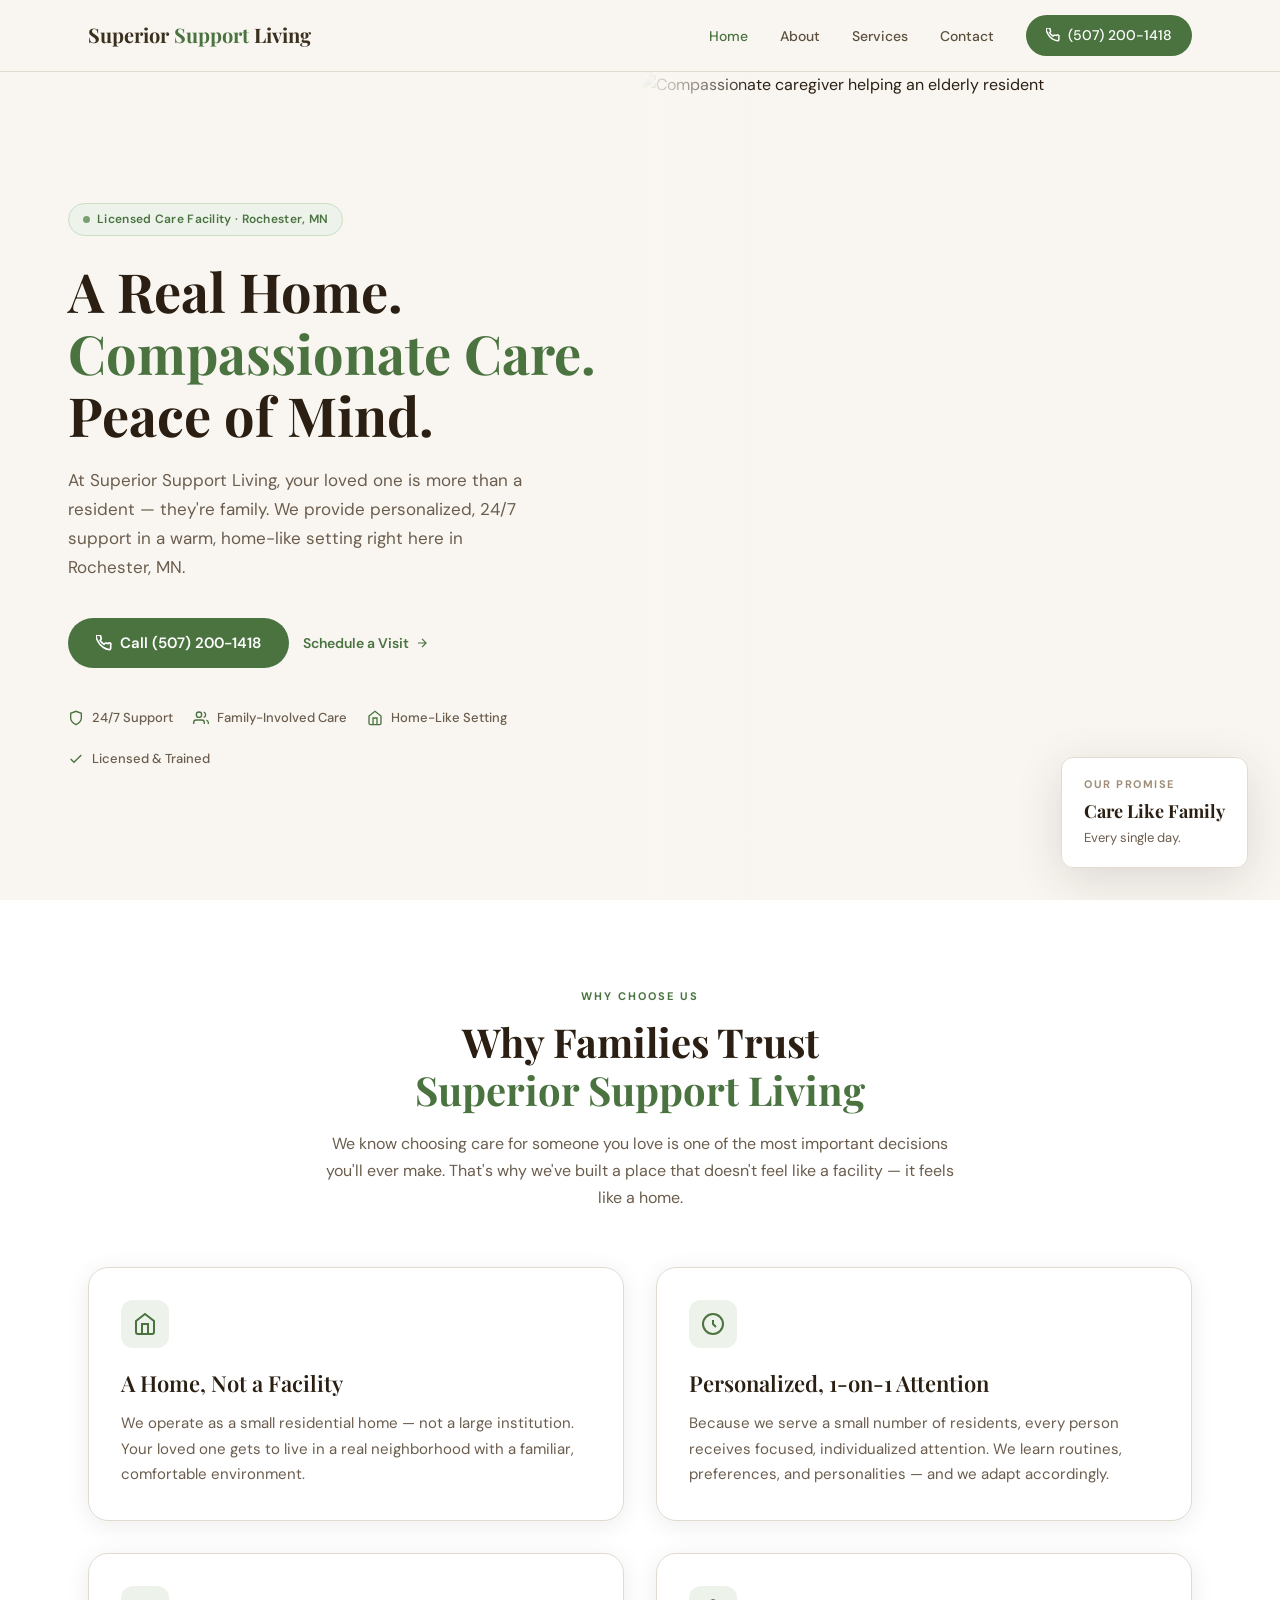
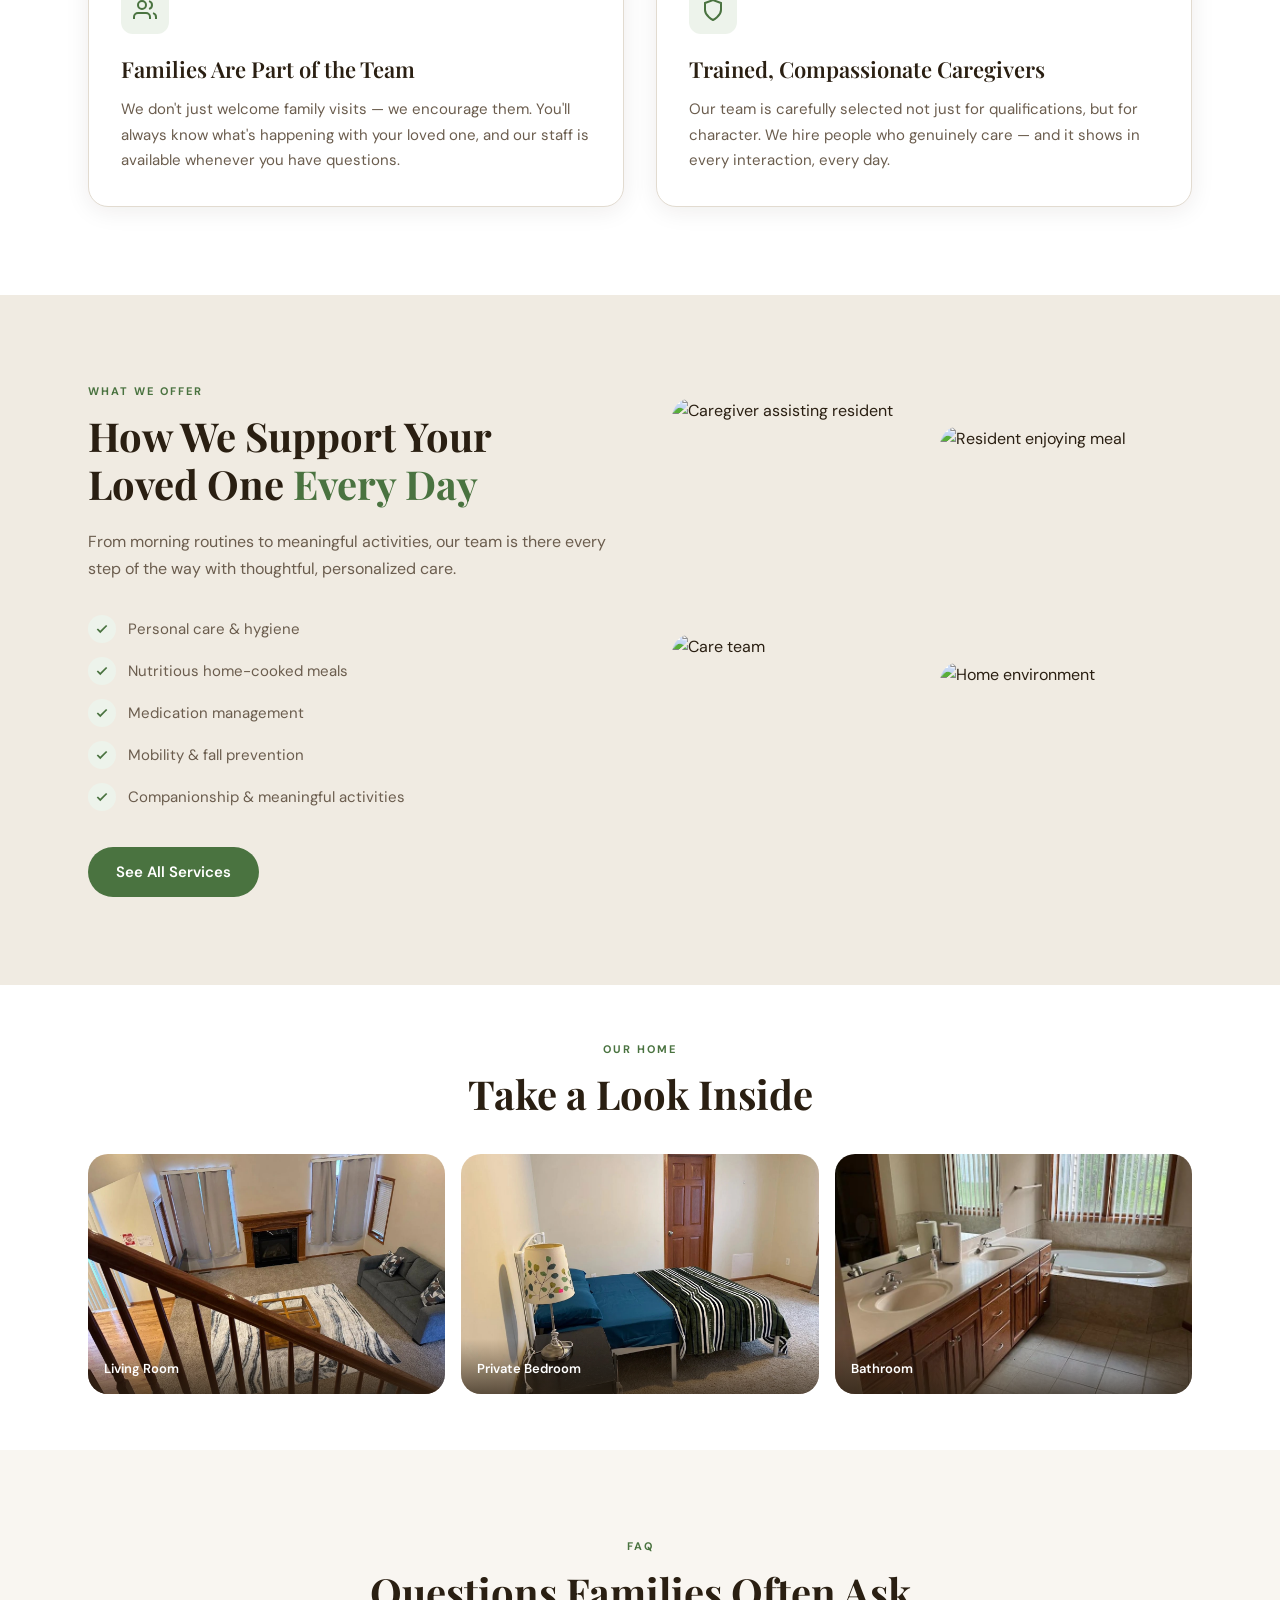
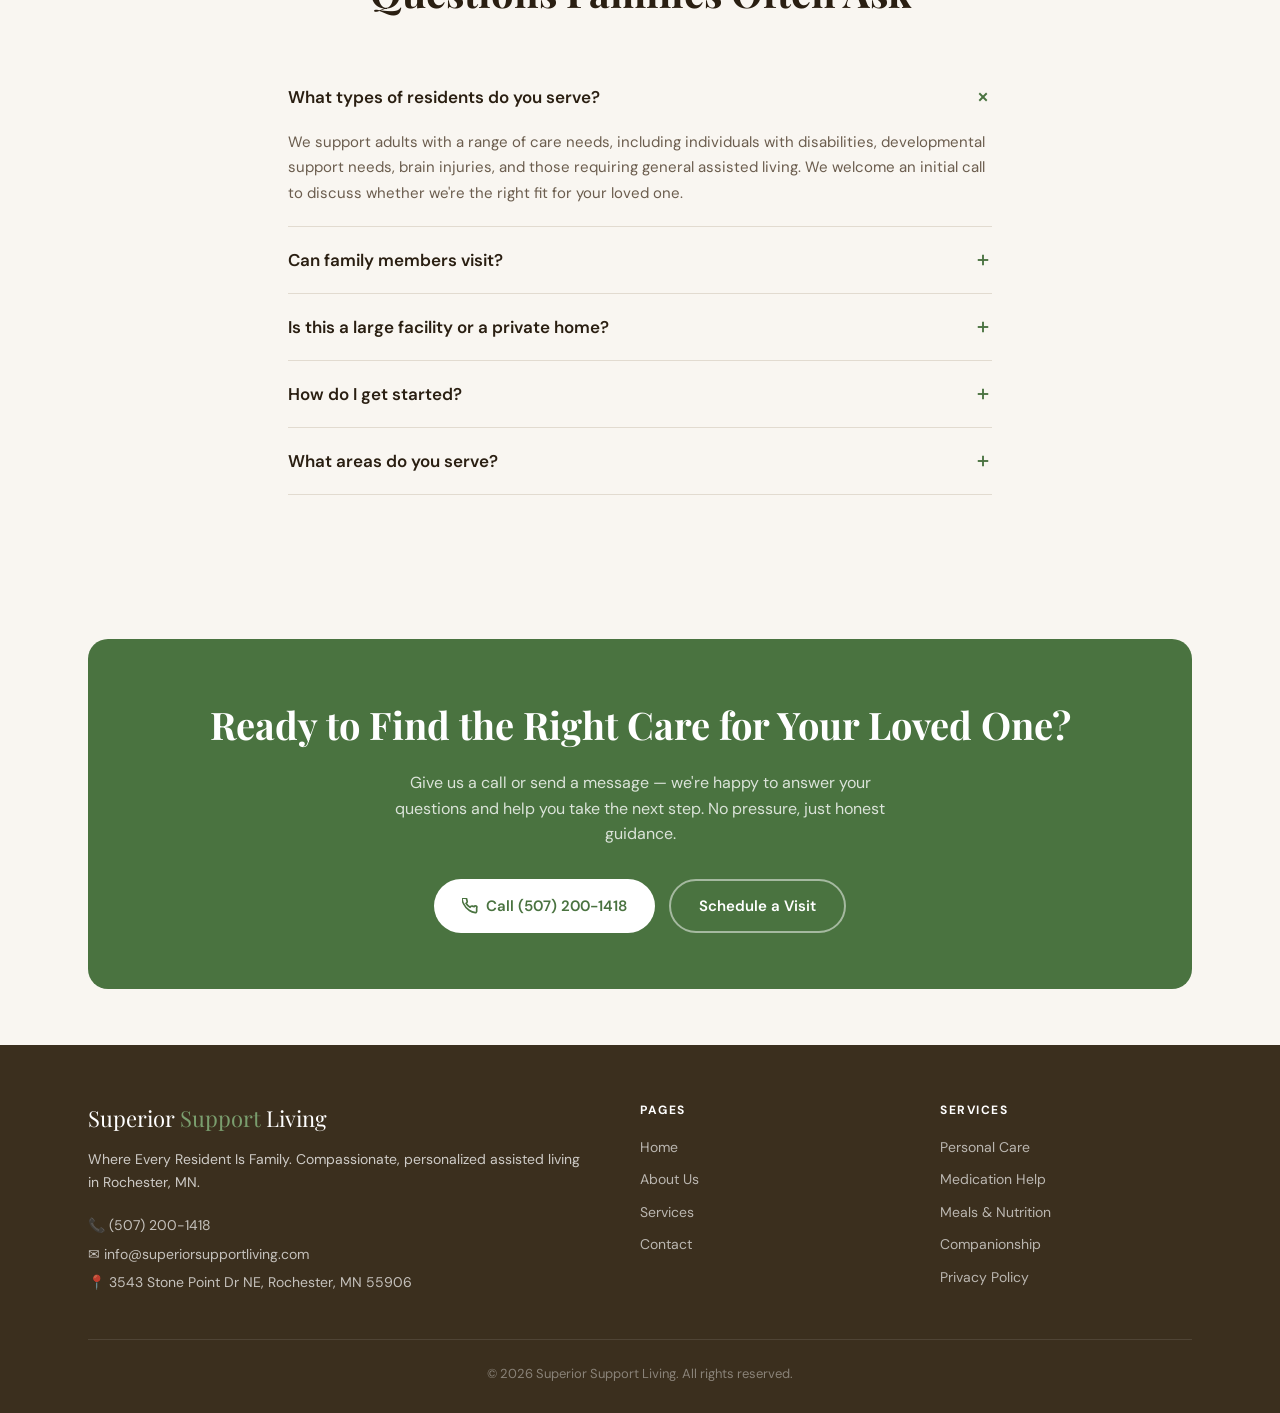
==== index.html @ 50639006 "🏠 Initial launch — full responsive redesign - 5 pages: Home, About, Services, Contact, Privacy - War" ====
<!DOCTYPE html>
<html lang="en">
<head>
  <meta charset="UTF-8" />
  <meta name="viewport" content="width=device-width, initial-scale=1.0" />
  <title>Superior Support Living — Home Care in Rochester, MN</title>
  <meta name="description" content="Superior Support Living offers compassionate, personalized 24/7 assisted living in a warm home-like setting in Rochester, MN. Call (507) 200-1418." />
  <link rel="stylesheet" href="style.css" />
</head>
<body>

<!-- ─── NAV ─── -->
<nav class="nav">
  <div class="container">
    <a href="index.html" class="nav-logo">Superior <span>Support</span> Living</a>
    <ul class="nav-links">
      <li><a href="index.html" class="active">Home</a></li>
      <li><a href="about.html">About</a></li>
      <li><a href="services.html">Services</a></li>
      <li><a href="contact.html">Contact</a></li>
      <li>
        <a href="tel:5072001418" class="nav-phone">
          <svg viewBox="0 0 24 24" fill="none" stroke="currentColor" stroke-width="2.5"><path d="M22 16.92v3a2 2 0 01-2.18 2 19.79 19.79 0 01-8.63-3.07A19.5 19.5 0 013.07 9.8a19.79 19.79 0 01-3.07-8.67A2 2 0 012 .11h3a2 2 0 012 1.72c.127.96.361 1.903.7 2.81a2 2 0 01-.45 2.11L6.09 7.91a16 16 0 006 6l1.27-1.27a2 2 0 012.11-.45c.907.339 1.85.573 2.81.7A2 2 0 0122 14.92z"/></svg>
          (507) 200-1418
        </a>
      </li>
    </ul>
    <button class="hamburger" id="hamburger" aria-label="Open menu">
      <span></span><span></span><span></span>
    </button>
  </div>
</nav>

<!-- Mobile nav -->
<div class="mobile-nav" id="mobile-nav">
  <a href="index.html">Home</a>
  <a href="about.html">About</a>
  <a href="services.html">Services</a>
  <a href="contact.html">Contact</a>
  <a href="tel:5072001418" class="nav-phone">
    <svg viewBox="0 0 24 24" fill="none" stroke="currentColor" stroke-width="2.5" style="width:14px;height:14px"><path d="M22 16.92v3a2 2 0 01-2.18 2 19.79 19.79 0 01-8.63-3.07A19.5 19.5 0 013.07 9.8a19.79 19.79 0 01-3.07-8.67A2 2 0 012 .11h3a2 2 0 012 1.72c.127.96.361 1.903.7 2.81a2 2 0 01-.45 2.11L6.09 7.91a16 16 0 006 6l1.27-1.27a2 2 0 012.11-.45c.907.339 1.85.573 2.81.7A2 2 0 0122 14.92z"/></svg>
    (507) 200-1418
  </a>
</div>

<div class="page-body">

  <!-- ─── HERO ─── -->
  <section style="background: var(--cream); overflow: hidden;">
    <div class="hero-split" style="display:grid; grid-template-columns:1fr 1fr; align-items:center; min-height:calc(100vh - var(--nav-h));">
    <div class="hero-content" style="padding: 72px 28px; max-width: 600px; margin-left: auto;">
      <div class="badge fade-up" style="margin-bottom: 24px;">
        <div class="badge-dot"></div>
        Licensed Care Facility · Rochester, MN
      </div>
      <h1 class="h1 fade-up d1" style="margin-bottom: 20px;">A Real Home.<br><em>Compassionate Care.</em><br>Peace of Mind.</h1>
      <p style="font-size: 17px; color: var(--muted); line-height: 1.7; margin-bottom: 36px; max-width: 460px;" class="fade-up d2">
        At Superior Support Living, your loved one is more than a resident — they're family. We provide personalized, 24/7 support in a warm, home-like setting right here in Rochester, MN.
      </p>
      <div class="hero-actions fade-up d3" style="display: flex; gap: 14px; align-items: center; margin-bottom: 40px; flex-wrap: wrap;">
        <a href="tel:5072001418" class="btn btn-primary">
          <svg viewBox="0 0 24 24" fill="none" stroke="currentColor" stroke-width="2.5"><path d="M22 16.92v3a2 2 0 01-2.18 2 19.79 19.79 0 01-8.63-3.07A19.5 19.5 0 013.07 9.8a19.79 19.79 0 01-3.07-8.67A2 2 0 012 .11h3a2 2 0 012 1.72c.127.96.361 1.903.7 2.81a2 2 0 01-.45 2.11L6.09 7.91a16 16 0 006 6l1.27-1.27a2 2 0 012.11-.45c.907.339 1.85.573 2.81.7A2 2 0 0122 14.92z"/></svg>
          Call (507) 200-1418
        </a>
        <a href="contact.html" class="link-arrow">
          Schedule a Visit
          <svg viewBox="0 0 24 24" fill="none" stroke="currentColor" stroke-width="2"><path d="M5 12h14M12 5l7 7-7 7"/></svg>
        </a>
      </div>
      <div class="trust-row fade-up d4">
        <div class="trust-item">
          <svg viewBox="0 0 24 24" fill="none" stroke="currentColor" stroke-width="2"><path d="M12 22s8-4 8-10V5l-8-3-8 3v7c0 6 8 10 8 10z"/></svg>
          24/7 Support
        </div>
        <div class="trust-item">
          <svg viewBox="0 0 24 24" fill="none" stroke="currentColor" stroke-width="2"><path d="M17 21v-2a4 4 0 00-4-4H5a4 4 0 00-4 4v2"/><circle cx="9" cy="7" r="4"/><path d="M23 21v-2a4 4 0 00-3-3.87M16 3.13a4 4 0 010 7.75"/></svg>
          Family-Involved Care
        </div>
        <div class="trust-item">
          <svg viewBox="0 0 24 24" fill="none" stroke="currentColor" stroke-width="2"><path d="M3 9l9-7 9 7v11a2 2 0 01-2 2H5a2 2 0 01-2-2z"/><polyline points="9 22 9 12 15 12 15 22"/></svg>
          Home-Like Setting
        </div>
        <div class="trust-item">
          <svg viewBox="0 0 24 24" fill="none" stroke="currentColor" stroke-width="2"><polyline points="20 6 9 17 4 12"/></svg>
          Licensed & Trained
        </div>
      </div>
    </div>

    <!-- Hero image side -->
    <div class="hero-img" style="height: 100%; min-height: 600px; position: relative; overflow: hidden;">
      <img
        src="https://images.unsplash.com/photo-1576765608866-5b51046452be?w=900&q=80"
        alt="Compassionate caregiver helping an elderly resident"
        style="width:100%; height:100%; object-fit:cover; object-position: center top;"
      />
      <div class="gradient-fade" style="position:absolute;inset:0;background:linear-gradient(to right, var(--cream) 0%, transparent 18%);"></div>
      <!-- Floating card -->
      <div class="floating-card" style="position:absolute;bottom:32px;right:32px;background:rgba(255,255,255,0.95);border-radius:var(--radius);padding:18px 22px;backdrop-filter:blur(8px);border:1px solid var(--border);box-shadow:var(--shadow-lg);">
        <div style="font-size:11px;font-weight:700;letter-spacing:1.5px;text-transform:uppercase;color:var(--brown-light);margin-bottom:4px;">Our Promise</div>
        <div style="font-family:var(--font-head);font-size:18px;font-weight:700;color:var(--text);margin-bottom:2px;">Care Like Family</div>
        <div style="font-size:13px;color:var(--muted);">Every single day.</div>
      </div>
    </div>
  </div>
  </section>

  <!-- ─── WHY CHOOSE US ─── -->
  <section class="section" style="background: var(--white);">
    <div class="container">
      <div style="text-align:center; max-width: 640px; margin: 0 auto 56px;">
        <div class="eyebrow">Why Choose Us</div>
        <h2 class="h2">Why Families Trust<br><em>Superior Support Living</em></h2>
        <p style="color:var(--muted);margin-top:16px;font-size:16px;line-height:1.7;">We know choosing care for someone you love is one of the most important decisions you'll ever make. That's why we've built a place that doesn't feel like a facility — it feels like a home.</p>
      </div>
      <div class="grid-2" style="gap: 32px;">
        <div class="card">
          <div class="card-icon">
            <svg viewBox="0 0 24 24" fill="none" stroke="currentColor" stroke-width="2"><path d="M3 9l9-7 9 7v11a2 2 0 01-2 2H5a2 2 0 01-2-2z"/><polyline points="9 22 9 12 15 12 15 22"/></svg>
          </div>
          <h3 class="h3" style="margin-bottom:10px;">A Home, Not a Facility</h3>
          <p style="color:var(--muted);font-size:15px;line-height:1.7;">We operate as a small residential home — not a large institution. Your loved one gets to live in a real neighborhood with a familiar, comfortable environment.</p>
        </div>
        <div class="card">
          <div class="card-icon">
            <svg viewBox="0 0 24 24" fill="none" stroke="currentColor" stroke-width="2"><circle cx="12" cy="12" r="10"/><path d="M12 8v4l3 3"/></svg>
          </div>
          <h3 class="h3" style="margin-bottom:10px;">Personalized, 1-on-1 Attention</h3>
          <p style="color:var(--muted);font-size:15px;line-height:1.7;">Because we serve a small number of residents, every person receives focused, individualized attention. We learn routines, preferences, and personalities — and we adapt accordingly.</p>
        </div>
        <div class="card">
          <div class="card-icon">
            <svg viewBox="0 0 24 24" fill="none" stroke="currentColor" stroke-width="2"><path d="M17 21v-2a4 4 0 00-4-4H5a4 4 0 00-4 4v2"/><circle cx="9" cy="7" r="4"/><path d="M23 21v-2a4 4 0 00-3-3.87M16 3.13a4 4 0 010 7.75"/></svg>
          </div>
          <h3 class="h3" style="margin-bottom:10px;">Families Are Part of the Team</h3>
          <p style="color:var(--muted);font-size:15px;line-height:1.7;">We don't just welcome family visits — we encourage them. You'll always know what's happening with your loved one, and our staff is available whenever you have questions.</p>
        </div>
        <div class="card">
          <div class="card-icon">
            <svg viewBox="0 0 24 24" fill="none" stroke="currentColor" stroke-width="2"><path d="M12 22s8-4 8-10V5l-8-3-8 3v7c0 6 8 10 8 10z"/></svg>
          </div>
          <h3 class="h3" style="margin-bottom:10px;">Trained, Compassionate Caregivers</h3>
          <p style="color:var(--muted);font-size:15px;line-height:1.7;">Our team is carefully selected not just for qualifications, but for character. We hire people who genuinely care — and it shows in every interaction, every day.</p>
        </div>
      </div>
    </div>
  </section>

  <!-- ─── SERVICES PREVIEW ─── -->
  <section class="section" style="background: var(--cream-dark);">
    <div class="container">
      <div class="services-split" style="display:grid;grid-template-columns:1fr 1fr;gap:64px;align-items:center;">
        <div>
          <div class="eyebrow">What We Offer</div>
          <h2 class="h2" style="margin-bottom:20px;">How We Support Your Loved One <em>Every Day</em></h2>
          <p style="color:var(--muted);font-size:16px;line-height:1.7;margin-bottom:32px;">From morning routines to meaningful activities, our team is there every step of the way with thoughtful, personalized care.</p>
          <ul style="display:flex;flex-direction:column;gap:14px;margin-bottom:36px;">
            <li style="display:flex;align-items:center;gap:12px;font-size:15px;color:var(--muted);">
              <span style="width:28px;height:28px;border-radius:50%;background:var(--green-pale);display:flex;align-items:center;justify-content:center;flex-shrink:0;">
                <svg width="14" height="14" viewBox="0 0 24 24" fill="none" stroke="var(--green)" stroke-width="3"><polyline points="20 6 9 17 4 12"/></svg>
              </span>
              Personal care &amp; hygiene
            </li>
            <li style="display:flex;align-items:center;gap:12px;font-size:15px;color:var(--muted);">
              <span style="width:28px;height:28px;border-radius:50%;background:var(--green-pale);display:flex;align-items:center;justify-content:center;flex-shrink:0;">
                <svg width="14" height="14" viewBox="0 0 24 24" fill="none" stroke="var(--green)" stroke-width="3"><polyline points="20 6 9 17 4 12"/></svg>
              </span>
              Nutritious home-cooked meals
            </li>
            <li style="display:flex;align-items:center;gap:12px;font-size:15px;color:var(--muted);">
              <span style="width:28px;height:28px;border-radius:50%;background:var(--green-pale);display:flex;align-items:center;justify-content:center;flex-shrink:0;">
                <svg width="14" height="14" viewBox="0 0 24 24" fill="none" stroke="var(--green)" stroke-width="3"><polyline points="20 6 9 17 4 12"/></svg>
              </span>
              Medication management
            </li>
            <li style="display:flex;align-items:center;gap:12px;font-size:15px;color:var(--muted);">
              <span style="width:28px;height:28px;border-radius:50%;background:var(--green-pale);display:flex;align-items:center;justify-content:center;flex-shrink:0;">
                <svg width="14" height="14" viewBox="0 0 24 24" fill="none" stroke="var(--green)" stroke-width="3"><polyline points="20 6 9 17 4 12"/></svg>
              </span>
              Mobility &amp; fall prevention
            </li>
            <li style="display:flex;align-items:center;gap:12px;font-size:15px;color:var(--muted);">
              <span style="width:28px;height:28px;border-radius:50%;background:var(--green-pale);display:flex;align-items:center;justify-content:center;flex-shrink:0;">
                <svg width="14" height="14" viewBox="0 0 24 24" fill="none" stroke="var(--green)" stroke-width="3"><polyline points="20 6 9 17 4 12"/></svg>
              </span>
              Companionship &amp; meaningful activities
            </li>
          </ul>
          <a href="services.html" class="btn btn-primary">See All Services</a>
        </div>
        <div class="photo-mosaic" style="display:grid;grid-template-columns:1fr 1fr;gap:16px;">
          <img src="https://images.unsplash.com/photo-1609220136736-443140cffec6?w=400&q=80" alt="Caregiver assisting resident" style="border-radius:var(--radius-lg);height:220px;object-fit:cover;width:100%;" />
          <img src="https://images.unsplash.com/photo-1600880292203-757bb62b4baf?w=400&q=80" alt="Resident enjoying meal" style="border-radius:var(--radius-lg);height:220px;object-fit:cover;width:100%;margin-top:28px;" />
          <img src="https://images.unsplash.com/photo-1559839734-2b71ea197ec2?w=400&q=80" alt="Care team" style="border-radius:var(--radius-lg);height:220px;object-fit:cover;width:100%;margin-top:-28px;" />
          <img src="https://images.unsplash.com/photo-1576091160399-112ba8d25d1d?w=400&q=80" alt="Home environment" style="border-radius:var(--radius-lg);height:220px;object-fit:cover;width:100%;" />
        </div>
      </div>
    </div>
  </section>

  <!-- ─── FACILITY PHOTOS ─── -->
  <section class="section-sm" style="background:var(--white);">
    <div class="container">
      <div style="text-align:center;margin-bottom:36px;">
        <div class="eyebrow">Our Home</div>
        <h2 class="h2">Take a Look Inside</h2>
      </div>
      <div class="photo-strip" style="display:grid;grid-template-columns:repeat(3,1fr);gap:16px;">
        <div style="position:relative;border-radius:var(--radius-lg);overflow:hidden;height:240px;">
          <img src="1777324866718_image.png" alt="Cozy living room with fireplace" style="width:100%;height:100%;object-fit:cover;" />
          <div style="position:absolute;bottom:0;left:0;right:0;background:linear-gradient(to top,rgba(42,31,18,.7),transparent);padding:20px 16px 14px;">
            <div style="font-size:13px;font-weight:600;color:var(--white);">Living Room</div>
          </div>
        </div>
        <div style="position:relative;border-radius:var(--radius-lg);overflow:hidden;height:240px;">
          <img src="1777324880908_image.png" alt="Private bedroom" style="width:100%;height:100%;object-fit:cover;" />
          <div style="position:absolute;bottom:0;left:0;right:0;background:linear-gradient(to top,rgba(42,31,18,.7),transparent);padding:20px 16px 14px;">
            <div style="font-size:13px;font-weight:600;color:var(--white);">Private Bedroom</div>
          </div>
        </div>
        <div style="position:relative;border-radius:var(--radius-lg);overflow:hidden;height:240px;">
          <img src="1777324900011_image.png" alt="Spacious bathroom" style="width:100%;height:100%;object-fit:cover;" />
          <div style="position:absolute;bottom:0;left:0;right:0;background:linear-gradient(to top,rgba(42,31,18,.7),transparent);padding:20px 16px 14px;">
            <div style="font-size:13px;font-weight:600;color:var(--white);">Bathroom</div>
          </div>
        </div>
      </div>
    </div>
  </section>

  <!-- ─── FAQ ─── -->
  <section class="section" style="background: var(--cream);">
    <div class="container" style="max-width: 760px;">
      <div style="text-align:center; margin-bottom: 48px;">
        <div class="eyebrow">FAQ</div>
        <h2 class="h2">Questions Families Often Ask</h2>
      </div>
      <div class="faq-list">
        <div class="faq-item open">
          <button class="faq-q">What types of residents do you serve?<svg viewBox="0 0 24 24" fill="none" stroke="currentColor" stroke-width="2.5"><line x1="12" y1="5" x2="12" y2="19"/><line x1="5" y1="12" x2="19" y2="12"/></svg></button>
          <div class="faq-a"><p>We support adults with a range of care needs, including individuals with disabilities, developmental support needs, brain injuries, and those requiring general assisted living. We welcome an initial call to discuss whether we're the right fit for your loved one.</p></div>
        </div>
        <div class="faq-item">
          <button class="faq-q">Can family members visit?<svg viewBox="0 0 24 24" fill="none" stroke="currentColor" stroke-width="2.5"><line x1="12" y1="5" x2="12" y2="19"/><line x1="5" y1="12" x2="19" y2="12"/></svg></button>
          <div class="faq-a"><p>Absolutely — and we encourage it. Family involvement is a core part of how we care for residents. You're welcome to visit, join meals, and stay connected. Just give us a heads up so we can prepare a warm welcome.</p></div>
        </div>
        <div class="faq-item">
          <button class="faq-q">Is this a large facility or a private home?<svg viewBox="0 0 24 24" fill="none" stroke="currentColor" stroke-width="2.5"><line x1="12" y1="5" x2="12" y2="19"/><line x1="5" y1="12" x2="19" y2="12"/></svg></button>
          <div class="faq-a"><p>We operate as a small, private residential home — not a large nursing facility. Smaller settings mean more personal attention, quieter days, and an environment that actually feels like home.</p></div>
        </div>
        <div class="faq-item">
          <button class="faq-q">How do I get started?<svg viewBox="0 0 24 24" fill="none" stroke="currentColor" stroke-width="2.5"><line x1="12" y1="5" x2="12" y2="19"/><line x1="5" y1="12" x2="19" y2="12"/></svg></button>
          <div class="faq-a"><p>The easiest first step is to give us a call at (507) 200-1418. We'll have a friendly conversation, answer your questions, and arrange a visit if you'd like to see the home in person. There's no pressure — just honest guidance.</p></div>
        </div>
        <div class="faq-item">
          <button class="faq-q">What areas do you serve?<svg viewBox="0 0 24 24" fill="none" stroke="currentColor" stroke-width="2.5"><line x1="12" y1="5" x2="12" y2="19"/><line x1="5" y1="12" x2="19" y2="12"/></svg></button>
          <div class="faq-a"><p>We are based in Rochester, MN and primarily serve residents and families in the greater Rochester area.</p></div>
        </div>
      </div>
    </div>
  </section>

  <!-- ─── CTA BANNER ─── -->
  <section class="section-sm">
    <div class="container">
      <div class="cta-banner">
        <h2>Ready to Find the Right Care for Your Loved One?</h2>
        <p>Give us a call or send a message — we're happy to answer your questions and help you take the next step. No pressure, just honest guidance.</p>
        <div class="btn-row">
          <a href="tel:5072001418" class="btn btn-white">
            <svg viewBox="0 0 24 24" fill="none" stroke="currentColor" stroke-width="2.5"><path d="M22 16.92v3a2 2 0 01-2.18 2 19.79 19.79 0 01-8.63-3.07A19.5 19.5 0 013.07 9.8a19.79 19.79 0 01-3.07-8.67A2 2 0 012 .11h3a2 2 0 012 1.72c.127.96.361 1.903.7 2.81a2 2 0 01-.45 2.11L6.09 7.91a16 16 0 006 6l1.27-1.27a2 2 0 012.11-.45c.907.339 1.85.573 2.81.7A2 2 0 0122 14.92z"/></svg>
            Call (507) 200-1418
          </a>
          <a href="contact.html" class="btn btn-outline" style="background:transparent;color:white;border-color:rgba(255,255,255,0.5);">Schedule a Visit</a>
        </div>
      </div>
    </div>
  </section>

</div><!-- end page-body -->

<!-- ─── FOOTER ─── -->
<footer>
  <div class="container">
    <div class="footer-grid">
      <div>
        <div class="footer-logo">Superior <span>Support</span> Living</div>
        <p class="footer-tagline">Where Every Resident Is Family. Compassionate, personalized assisted living in Rochester, MN.</p>
        <div class="footer-contact">
          <a href="tel:5072001418">📞 (507) 200-1418</a>
          <a href="mailto:info@superiorsupportliving.com">✉ info@superiorsupportliving.com</a>
          <a href="https://maps.google.com/?q=3543+Stone+Point+Dr+NE+Rochester+MN+55906" target="_blank">📍 3543 Stone Point Dr NE, Rochester, MN 55906</a>
        </div>
      </div>
      <div class="footer-col">
        <h4>Pages</h4>
        <a href="index.html">Home</a>
        <a href="about.html">About Us</a>
        <a href="services.html">Services</a>
        <a href="contact.html">Contact</a>
      </div>
      <div class="footer-col">
        <h4>Services</h4>
        <a href="services.html">Personal Care</a>
        <a href="services.html">Medication Help</a>
        <a href="services.html">Meals & Nutrition</a>
        <a href="services.html">Companionship</a>
        <a href="privacy.html">Privacy Policy</a>
      </div>
    </div>
    <div class="footer-bottom">© 2026 Superior Support Living. All rights reserved.</div>
  </div>
</footer>

<script>
  const hamburger = document.getElementById('hamburger');
  const mobileNav = document.getElementById('mobile-nav');
  hamburger.addEventListener('click', () => {
    mobileNav.classList.toggle('open');
    document.body.classList.toggle('nav-open');
  });
  document.querySelectorAll('.faq-q').forEach(btn => {
    btn.addEventListener('click', () => {
      const item = btn.parentElement;
      const isOpen = item.classList.contains('open');
      document.querySelectorAll('.faq-item').forEach(i => i.classList.remove('open'));
      if (!isOpen) item.classList.add('open');
    });
  });
</script>
</body>
</html>
---- style.css ----
@import url('https://fonts.googleapis.com/css2?family=Playfair+Display:wght@400;600;700&family=DM+Sans:wght@300;400;500;600&display=swap');

/* ─── TOKENS ─── */
:root {
  --green:       #4a7340;
  --green-light: #7a9e6e;
  --green-pale:  #edf3eb;
  --green-mid:   #c8dfc2;
  --cream:       #f9f6f1;
  --cream-dark:  #f0ebe2;
  --brown:       #3b2f1e;
  --brown-mid:   #5c4f3d;
  --brown-light: #9e8e7a;
  --white:       #ffffff;
  --text:        #2a1f12;
  --muted:       #6b5d4e;
  --border:      #e2dbd0;
  --shadow:      0 4px 24px rgba(42,31,18,0.08);
  --shadow-lg:   0 12px 48px rgba(42,31,18,0.14);
  --radius:      12px;
  --radius-lg:   20px;
  --font-head:   'Playfair Display', Georgia, serif;
  --font-body:   'DM Sans', sans-serif;
  --nav-h:       72px;
  --max:         1160px;
}

/* ─── RESET ─── */
*, *::before, *::after { box-sizing: border-box; margin: 0; padding: 0; }
html { scroll-behavior: smooth; font-size: 16px; }
body { font-family: var(--font-body); background: var(--cream); color: var(--text); line-height: 1.6; -webkit-font-smoothing: antialiased; }
img { max-width: 100%; display: block; }
a { color: inherit; text-decoration: none; }
ul { list-style: none; }

/* ─── LAYOUT ─── */
.container { max-width: var(--max); margin: 0 auto; padding: 0 28px; }
.section { padding: 88px 0; }
.section-sm { padding: 56px 0; }

/* ─── NAV ─── */
.nav {
  position: fixed; top: 0; left: 0; right: 0; z-index: 100;
  height: var(--nav-h);
  background: rgba(249,246,241,0.95);
  backdrop-filter: blur(12px);
  border-bottom: 1px solid var(--border);
  display: flex; align-items: center;
}
.nav .container { display: flex; align-items: center; justify-content: space-between; width: 100%; }
.nav-logo { font-family: var(--font-head); font-size: 20px; font-weight: 700; color: var(--brown); }
.nav-logo span { color: var(--green); }
.nav-links { display: flex; gap: 32px; align-items: center; }
.nav-links a { font-size: 14px; font-weight: 500; color: var(--brown-mid); transition: color .2s; }
.nav-links a:hover, .nav-links a.active { color: var(--green); }
.nav-phone {
  display: flex; align-items: center; gap: 8px;
  background: var(--green); color: var(--white) !important;
  padding: 9px 20px; border-radius: 50px;
  font-size: 14px; font-weight: 600;
  transition: background .2s, transform .15s;
}
.nav-phone:hover { background: var(--green-light); transform: translateY(-1px); }
.nav-phone svg { width: 14px; height: 14px; flex-shrink: 0; }

/* hamburger */
.hamburger { display: none; background: none; border: none; cursor: pointer; padding: 6px; flex-direction: column; gap: 5px; }
.hamburger span { display: block; width: 24px; height: 2px; background: var(--brown); border-radius: 2px; transition: all .25s; }
.mobile-nav { display: none; position: fixed; inset: var(--nav-h) 0 0 0; background: var(--cream); z-index: 99; padding: 32px 28px; flex-direction: column; gap: 24px; }
.mobile-nav a { font-size: 20px; font-weight: 500; color: var(--brown-mid); padding: 8px 0; border-bottom: 1px solid var(--border); }
.mobile-nav .nav-phone { align-self: flex-start; margin-top: 8px; }
.mobile-nav.open { display: flex; }
body.nav-open { overflow: hidden; }

/* ─── PAGE BODY OFFSET ─── */
.page-body { padding-top: var(--nav-h); }

/* ─── BUTTONS ─── */
.btn { display: inline-flex; align-items: center; gap: 8px; padding: 13px 28px; border-radius: 50px; font-family: var(--font-body); font-size: 15px; font-weight: 600; cursor: pointer; border: none; transition: all .2s; }
.btn-primary { background: var(--green); color: var(--white); }
.btn-primary:hover { background: var(--green-light); transform: translateY(-2px); box-shadow: 0 8px 24px rgba(74,115,64,0.25); }
.btn-outline { background: transparent; color: var(--green); border: 2px solid var(--green); }
.btn-outline:hover { background: var(--green-pale); transform: translateY(-2px); }
.btn-white { background: var(--white); color: var(--green); }
.btn-white:hover { background: var(--cream); transform: translateY(-2px); }
.btn svg { width: 16px; height: 16px; }

.link-arrow { display: inline-flex; align-items: center; gap: 6px; font-size: 14px; font-weight: 600; color: var(--green); transition: gap .2s; }
.link-arrow:hover { gap: 10px; }
.link-arrow svg { width: 14px; height: 14px; }

/* ─── BADGE ─── */
.badge { display: inline-flex; align-items: center; gap: 7px; background: var(--green-pale); color: var(--green); font-size: 12px; font-weight: 600; padding: 6px 14px; border-radius: 50px; border: 1px solid var(--green-mid); letter-spacing: .3px; }
.badge-dot { width: 7px; height: 7px; background: var(--green-light); border-radius: 50%; }

/* ─── SECTION LABEL ─── */
.eyebrow { font-size: 11px; font-weight: 700; letter-spacing: 2px; text-transform: uppercase; color: var(--green); margin-bottom: 12px; }

/* ─── HEADINGS ─── */
.h1 { font-family: var(--font-head); font-size: clamp(36px, 5vw, 54px); font-weight: 700; line-height: 1.15; color: var(--text); }
.h2 { font-family: var(--font-head); font-size: clamp(28px, 3.5vw, 40px); font-weight: 700; line-height: 1.2; color: var(--text); }
.h3 { font-family: var(--font-head); font-size: 22px; font-weight: 600; color: var(--text); }
.h1 em, .h2 em { color: var(--green); font-style: normal; }

/* ─── TRUST ROW ─── */
.trust-row { display: flex; flex-wrap: wrap; gap: 20px; }
.trust-item { display: flex; align-items: center; gap: 8px; font-size: 13px; font-weight: 500; color: var(--muted); }
.trust-item svg { width: 16px; height: 16px; color: var(--green); flex-shrink: 0; }

/* ─── CARDS ─── */
.card { background: var(--white); border-radius: var(--radius-lg); padding: 32px; border: 1px solid var(--border); box-shadow: var(--shadow); transition: transform .2s, box-shadow .2s; }
.card:hover { transform: translateY(-4px); box-shadow: var(--shadow-lg); }
.card-icon { width: 48px; height: 48px; background: var(--green-pale); border-radius: 12px; display: flex; align-items: center; justify-content: center; margin-bottom: 18px; }
.card-icon svg { width: 24px; height: 24px; color: var(--green); }

/* ─── GRID ─── */
.grid-2 { display: grid; grid-template-columns: 1fr 1fr; gap: 28px; }
.grid-3 { display: grid; grid-template-columns: repeat(3, 1fr); gap: 28px; }

/* ─── FAQ ─── */
.faq-item { border-bottom: 1px solid var(--border); }
.faq-q { width: 100%; background: none; border: none; text-align: left; padding: 22px 0; cursor: pointer; display: flex; justify-content: space-between; align-items: center; font-family: var(--font-body); font-size: 17px; font-weight: 600; color: var(--text); gap: 16px; }
.faq-q svg { width: 18px; height: 18px; color: var(--green); flex-shrink: 0; transition: transform .25s; }
.faq-item.open .faq-q svg { transform: rotate(45deg); }
.faq-a { max-height: 0; overflow: hidden; transition: max-height .35s ease, padding .35s ease; }
.faq-a p { color: var(--muted); font-size: 15px; line-height: 1.7; padding-bottom: 20px; }
.faq-item.open .faq-a { max-height: 300px; }

/* ─── CTA BANNER ─── */
.cta-banner { background: var(--green); border-radius: var(--radius-lg); padding: 56px 48px; text-align: center; }
.cta-banner h2 { font-family: var(--font-head); font-size: clamp(26px, 3vw, 38px); color: var(--white); margin-bottom: 14px; }
.cta-banner p { color: rgba(255,255,255,0.8); font-size: 16px; margin-bottom: 32px; max-width: 520px; margin-left: auto; margin-right: auto; }
.cta-banner .btn-row { display: flex; gap: 14px; justify-content: center; flex-wrap: wrap; }

/* ─── FOOTER ─── */
footer { background: var(--brown); color: rgba(255,255,255,0.75); padding: 56px 0 28px; }
.footer-grid { display: grid; grid-template-columns: 2fr 1fr 1fr; gap: 48px; margin-bottom: 40px; }
.footer-logo { font-family: var(--font-head); font-size: 22px; color: var(--white); margin-bottom: 12px; }
.footer-logo span { color: var(--green-light); }
.footer-tagline { font-size: 14px; line-height: 1.65; margin-bottom: 20px; }
.footer-contact a { display: block; font-size: 14px; color: rgba(255,255,255,0.7); margin-bottom: 6px; transition: color .2s; }
.footer-contact a:hover { color: var(--white); }
.footer-col h4 { font-size: 12px; font-weight: 700; letter-spacing: 1.5px; text-transform: uppercase; color: var(--white); margin-bottom: 16px; }
.footer-col a { display: block; font-size: 14px; color: rgba(255,255,255,0.65); margin-bottom: 10px; transition: color .2s; }
.footer-col a:hover { color: var(--white); }
.footer-bottom { border-top: 1px solid rgba(255,255,255,0.1); padding-top: 24px; font-size: 13px; text-align: center; color: rgba(255,255,255,0.4); }

/* ─── PAGE HERO (inner pages) ─── */
.page-hero { background: var(--brown); padding: 72px 0 64px; text-align: center; }
.page-hero .eyebrow { color: var(--green-light); margin-bottom: 14px; }
.page-hero h1 { font-family: var(--font-head); font-size: clamp(32px, 4vw, 48px); color: var(--white); margin-bottom: 16px; }
.page-hero p { font-size: 17px; color: rgba(255,255,255,0.72); max-width: 560px; margin: 0 auto; }

/* ─── FORM ─── */
.form-grid { display: grid; grid-template-columns: 1fr 1fr; gap: 20px; }
.form-group { display: flex; flex-direction: column; gap: 6px; }
.form-group.full { grid-column: 1 / -1; }
.form-group label { font-size: 13px; font-weight: 600; color: var(--brown-mid); }
.form-group input, .form-group textarea, .form-group select {
  padding: 12px 16px; border: 1.5px solid var(--border); border-radius: var(--radius);
  font-family: var(--font-body); font-size: 15px; color: var(--text);
  background: var(--white); transition: border-color .2s;
  width: 100%;
}
.form-group input:focus, .form-group textarea:focus { outline: none; border-color: var(--green); }
.form-group textarea { resize: vertical; min-height: 130px; }

/* ─── VALUES ─── */
.value-item { display: flex; gap: 20px; align-items: flex-start; padding: 28px 0; border-bottom: 1px solid var(--border); }
.value-item:last-child { border-bottom: none; }
.value-num { font-family: var(--font-head); font-size: 36px; font-weight: 700; color: var(--green-mid); line-height: 1; flex-shrink: 0; width: 52px; }
.value-text h3 { font-size: 18px; font-weight: 600; margin-bottom: 6px; }
.value-text p { font-size: 15px; color: var(--muted); line-height: 1.65; }

/* ─── SERVICE CARD ─── */
.service-card { background: var(--white); border-radius: var(--radius-lg); border: 1px solid var(--border); overflow: hidden; transition: transform .2s, box-shadow .2s; }
.service-card:hover { transform: translateY(-4px); box-shadow: var(--shadow-lg); }
.service-card-head { background: var(--green-pale); padding: 28px 28px 20px; }
.service-card-head .card-icon { margin-bottom: 14px; }
.service-card-head h3 { font-size: 20px; font-weight: 600; }
.service-card-body { padding: 24px 28px; }
.service-card-body p { font-size: 15px; color: var(--muted); line-height: 1.65; margin-bottom: 16px; }
.service-bullets { display: flex; flex-direction: column; gap: 8px; }
.service-bullet { display: flex; align-items: flex-start; gap: 8px; font-size: 14px; color: var(--muted); }
.service-bullet::before { content: ''; width: 6px; height: 6px; border-radius: 50%; background: var(--green); margin-top: 7px; flex-shrink: 0; }

/* ─── ANIMATIONS ─── */
@keyframes fadeUp { from { opacity: 0; transform: translateY(24px); } to { opacity: 1; transform: translateY(0); } }
.fade-up { opacity: 0; animation: fadeUp .6s ease forwards; }
.fade-up.d1 { animation-delay: .1s; }
.fade-up.d2 { animation-delay: .2s; }
.fade-up.d3 { animation-delay: .3s; }
.fade-up.d4 { animation-delay: .4s; }

/* ══════════════════════════════════════
   RESPONSIVE — TABLET (≤900px)
══════════════════════════════════════ */
@media (max-width: 900px) {

  /* Nav */
  .nav-links { display: none; }
  .hamburger { display: flex; }

  /* Layout helpers */
  .grid-2,
  .grid-3 { grid-template-columns: 1fr; }

  .footer-grid { grid-template-columns: 1fr 1fr; gap: 32px; }
  .form-grid   { grid-template-columns: 1fr; }
  .form-group.full { grid-column: 1; }

  .cta-banner { padding: 40px 24px; }

  /* Section spacing */
  .section    { padding: 64px 0; }
  .section-sm { padding: 40px 0; }

  /* ── HOME: hero ── */
  .hero-split {
    grid-template-columns: 1fr !important;
    min-height: auto !important;
  }
  .hero-split .hero-content {
    padding: 48px 28px 40px !important;
    max-width: 100% !important;
    margin: 0 !important;
  }
  .hero-split .hero-img {
    min-height: 300px !important;
    height: 300px !important;
  }
  .hero-split .hero-img .gradient-fade {
    background: linear-gradient(to bottom, var(--cream) 0%, transparent 20%) !important;
  }

  /* ── HOME: services preview split ── */
  .services-split {
    grid-template-columns: 1fr !important;
    gap: 40px !important;
  }
  .services-split .photo-mosaic {
    grid-template-columns: 1fr 1fr !important;
  }
  .services-split .photo-mosaic img { margin-top: 0 !important; height: 180px !important; }

  /* ── HOME: photo strip ── */
  .photo-strip {
    grid-template-columns: 1fr !important;
    gap: 12px !important;
  }
  .photo-strip > div { height: 220px !important; }

  /* ── ABOUT: story split ── */
  .story-split {
    grid-template-columns: 1fr !important;
    gap: 40px !important;
  }
  .story-split .story-img-wrap {
    position: static !important;
  }
  .story-split .story-img-wrap .address-card {
    left: 0 !important;
    bottom: -12px !important;
    position: relative !important;
    display: inline-block;
    margin-top: 16px;
  }

  /* ── ABOUT: values split ── */
  .values-split {
    grid-template-columns: 1fr !important;
    gap: 40px !important;
  }
  .values-split .values-mosaic {
    display: none !important;
  }

  /* ── CONTACT: contact split ── */
  .contact-split {
    grid-template-columns: 1fr !important;
    gap: 40px !important;
  }

  /* ── SERVICES: additional grid ── */
  .additional-grid {
    grid-template-columns: 1fr 1fr !important;
  }
}

/* ══════════════════════════════════════
   RESPONSIVE — MOBILE (≤600px)
══════════════════════════════════════ */
@media (max-width: 600px) {

  /* Container */
  .container { padding: 0 18px; }

  /* Nav */
  .nav-logo { font-size: 16px; }

  /* Sections */
  .section    { padding: 48px 0; }
  .section-sm { padding: 32px 0; }

  /* Typography */
  .h1 { font-size: 30px; }
  .h2 { font-size: 24px; }
  .h3 { font-size: 19px; }
  .page-hero h1 { font-size: 26px; }
  .page-hero p  { font-size: 15px; }

  /* Hero */
  .hero-split .hero-content { padding: 36px 18px 32px !important; }
  .hero-split .hero-img     { height: 260px !important; min-height: 260px !important; }

  /* Buttons */
  .hero-actions { flex-direction: column; align-items: stretch !important; }
  .hero-actions .btn  { justify-content: center; width: 100%; }
  .hero-actions .link-arrow { justify-content: center; }
  .btn { padding: 12px 22px; font-size: 14px; }

  /* Trust row */
  .trust-row { gap: 12px; }
  .trust-item { font-size: 12px; }

  /* Grids */
  .grid-2,
  .grid-3 { grid-template-columns: 1fr; gap: 16px; }

  /* Footer */
  .footer-grid { grid-template-columns: 1fr; gap: 28px; }
  .footer-logo { font-size: 18px; }

  /* CTA banner */
  .cta-banner { padding: 36px 20px; border-radius: var(--radius); }
  .cta-banner h2 { font-size: 22px; }
  .cta-banner p  { font-size: 14px; }
  .cta-banner .btn-row { flex-direction: column; align-items: stretch; }
  .cta-banner .btn-row .btn { justify-content: center; }

  /* Values */
  .value-item   { flex-direction: column; gap: 8px; }
  .value-num    { font-size: 28px; width: auto; }

  /* Home photo strip */
  .photo-strip  { grid-template-columns: 1fr !important; }
  .photo-strip > div { height: 200px !important; }

  /* Services mosaic hidden on mobile */
  .services-split .photo-mosaic { display: none !important; }

  /* Services additional grid */
  .additional-grid { grid-template-columns: 1fr !important; }

  /* Mission/vision grid */
  .mission-grid { grid-template-columns: 1fr !important; gap: 16px !important; }

  /* Forms */
  .form-grid { grid-template-columns: 1fr !important; }

  /* Contact info cards */
  .contact-info-item { gap: 14px; }
  .contact-icon { width: 40px !important; height: 40px !important; font-size: 16px !important; }

  /* Map */
  .contact-map iframe { height: 180px !important; }

  /* Card padding */
  .card { padding: 24px 20px; }
  .service-card-head { padding: 22px 20px 16px; }
  .service-card-body { padding: 18px 20px; }

  /* Floating cards hidden on small screens */
  .floating-card { display: none !important; }

  /* Page hero padding */
  .page-hero { padding: 48px 0 40px; }
}
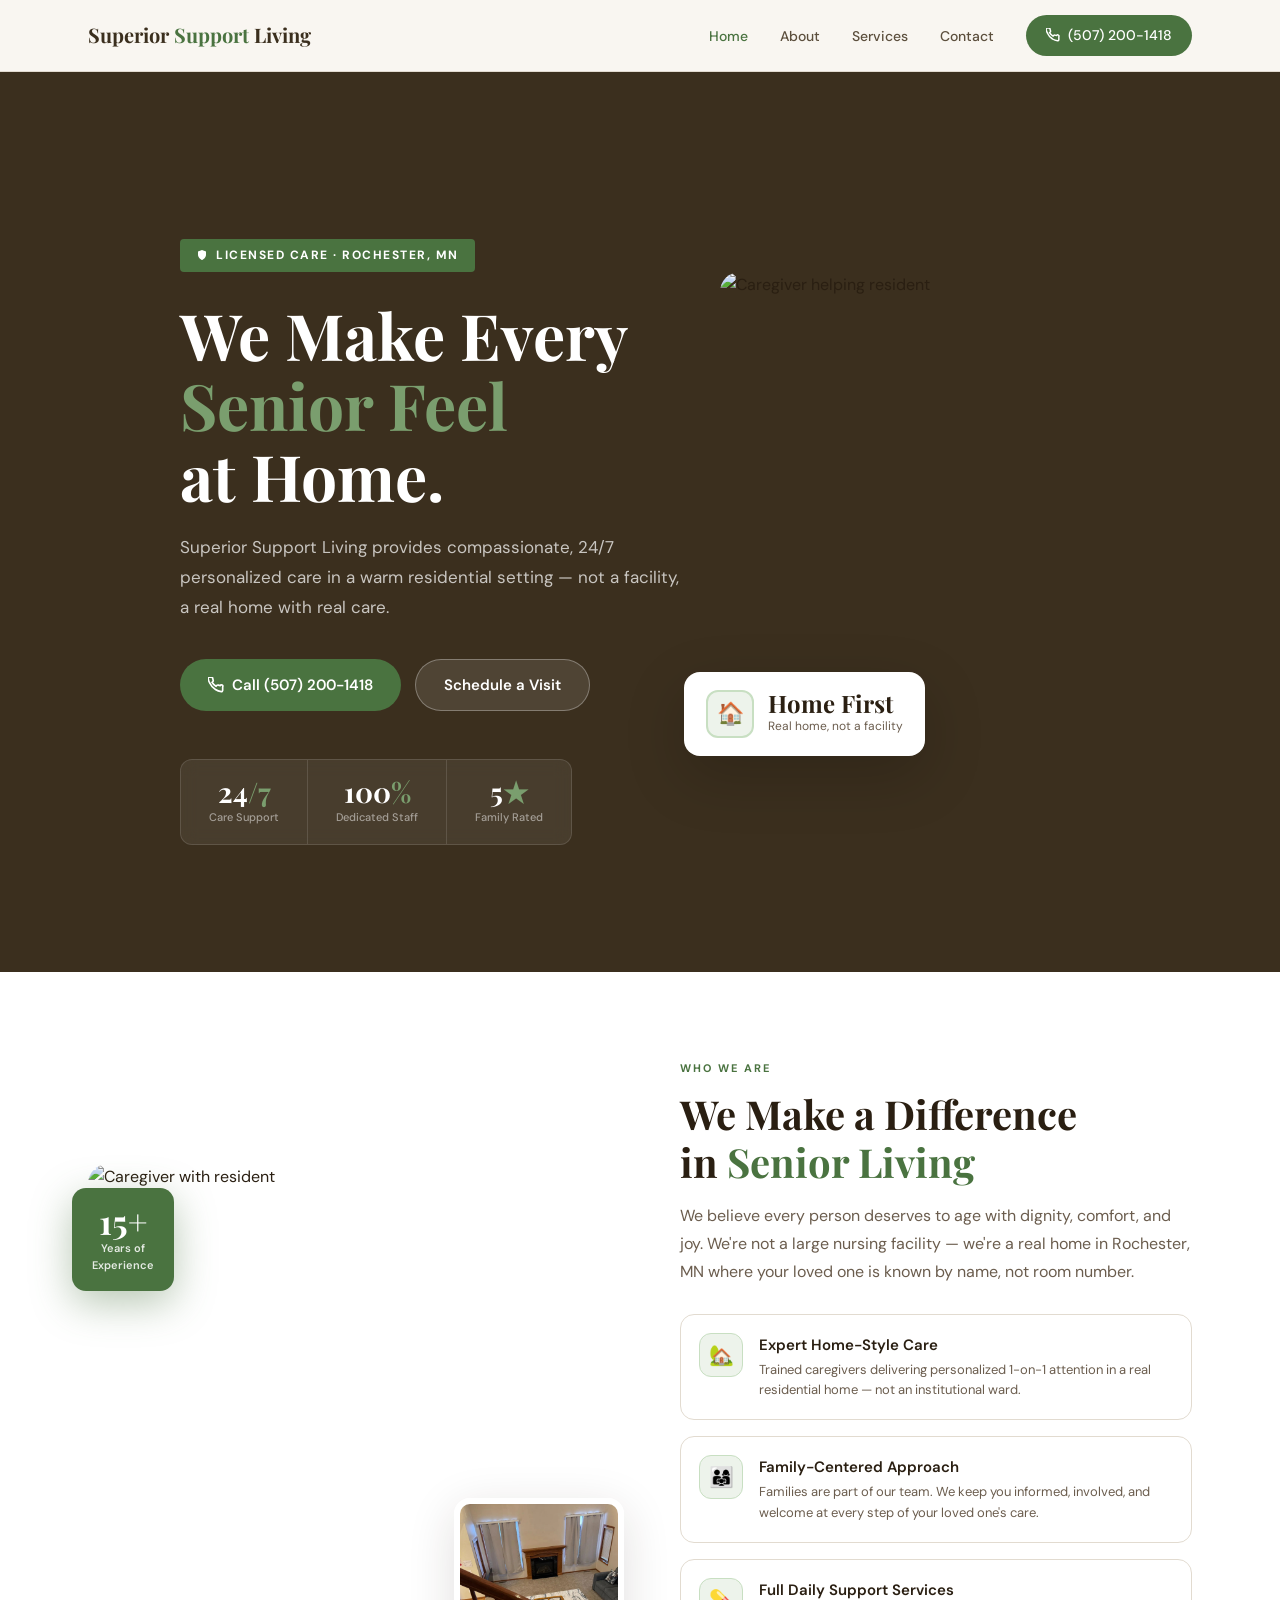
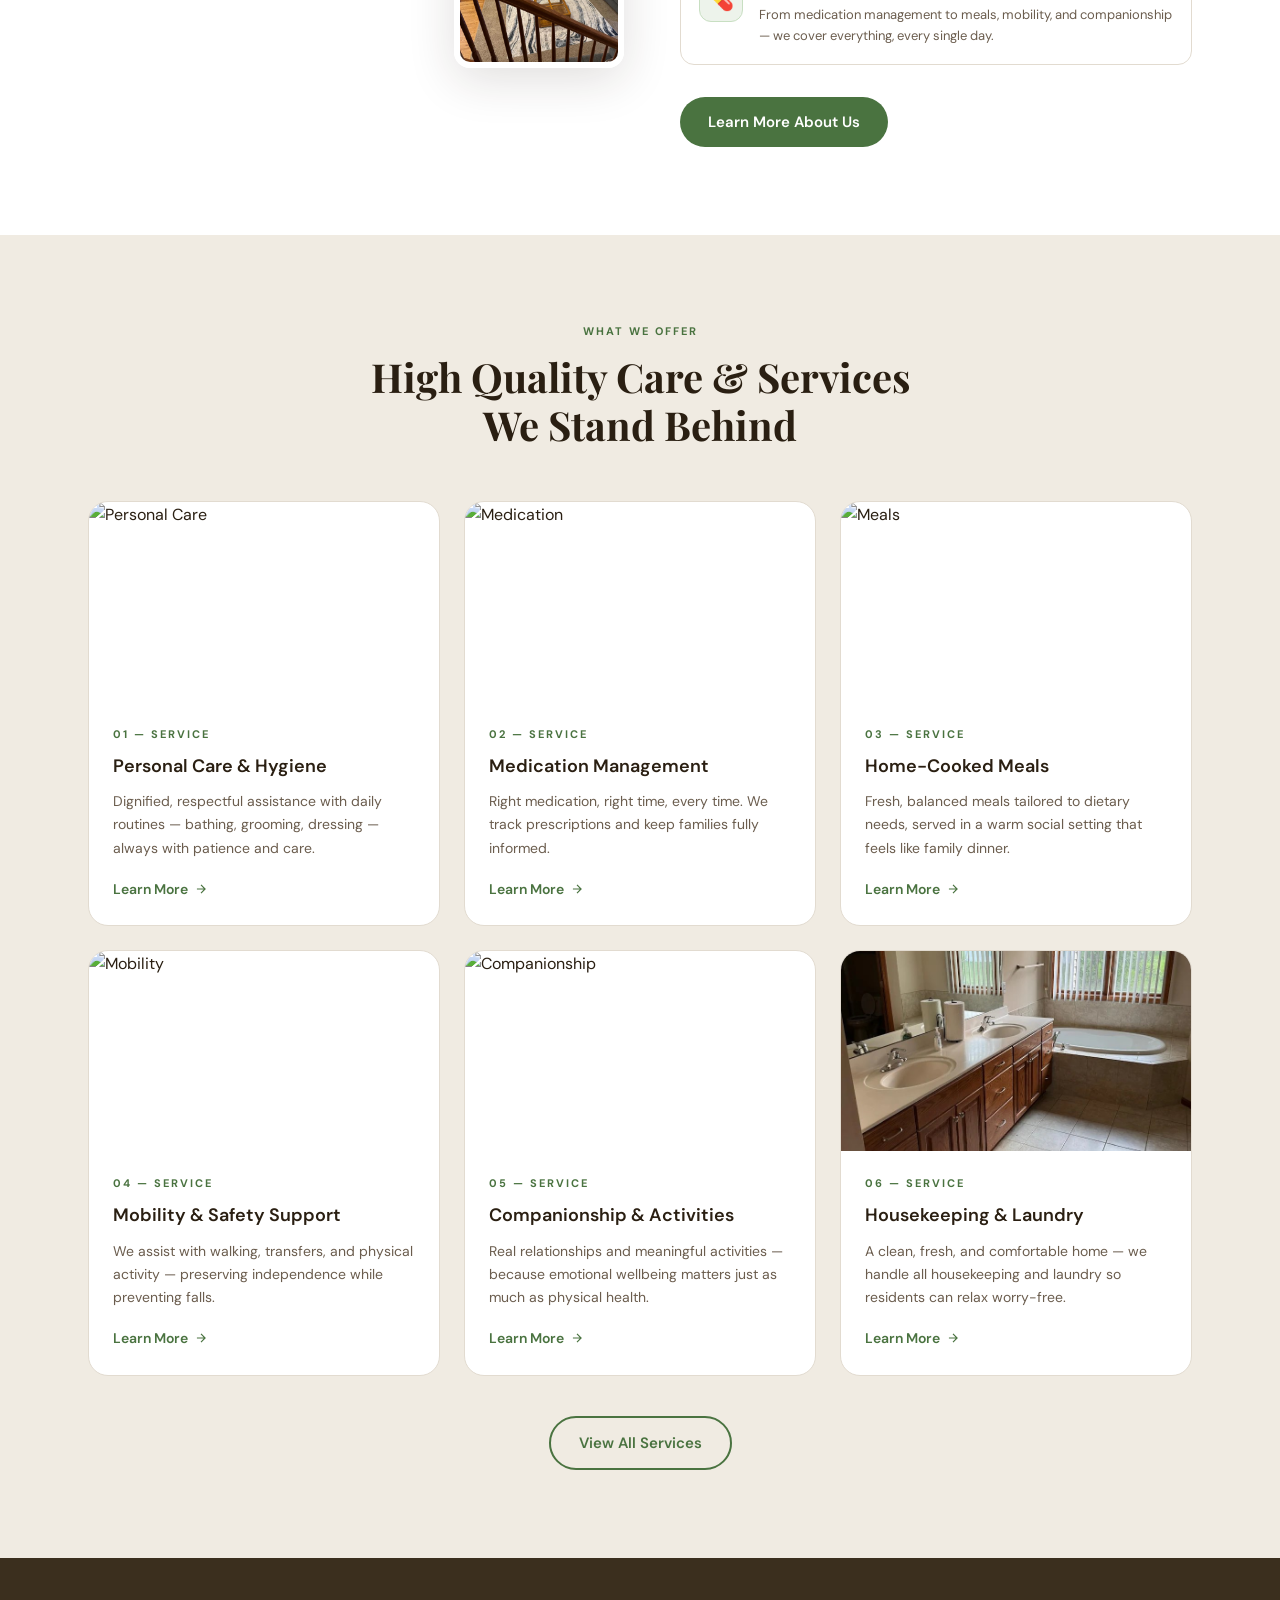
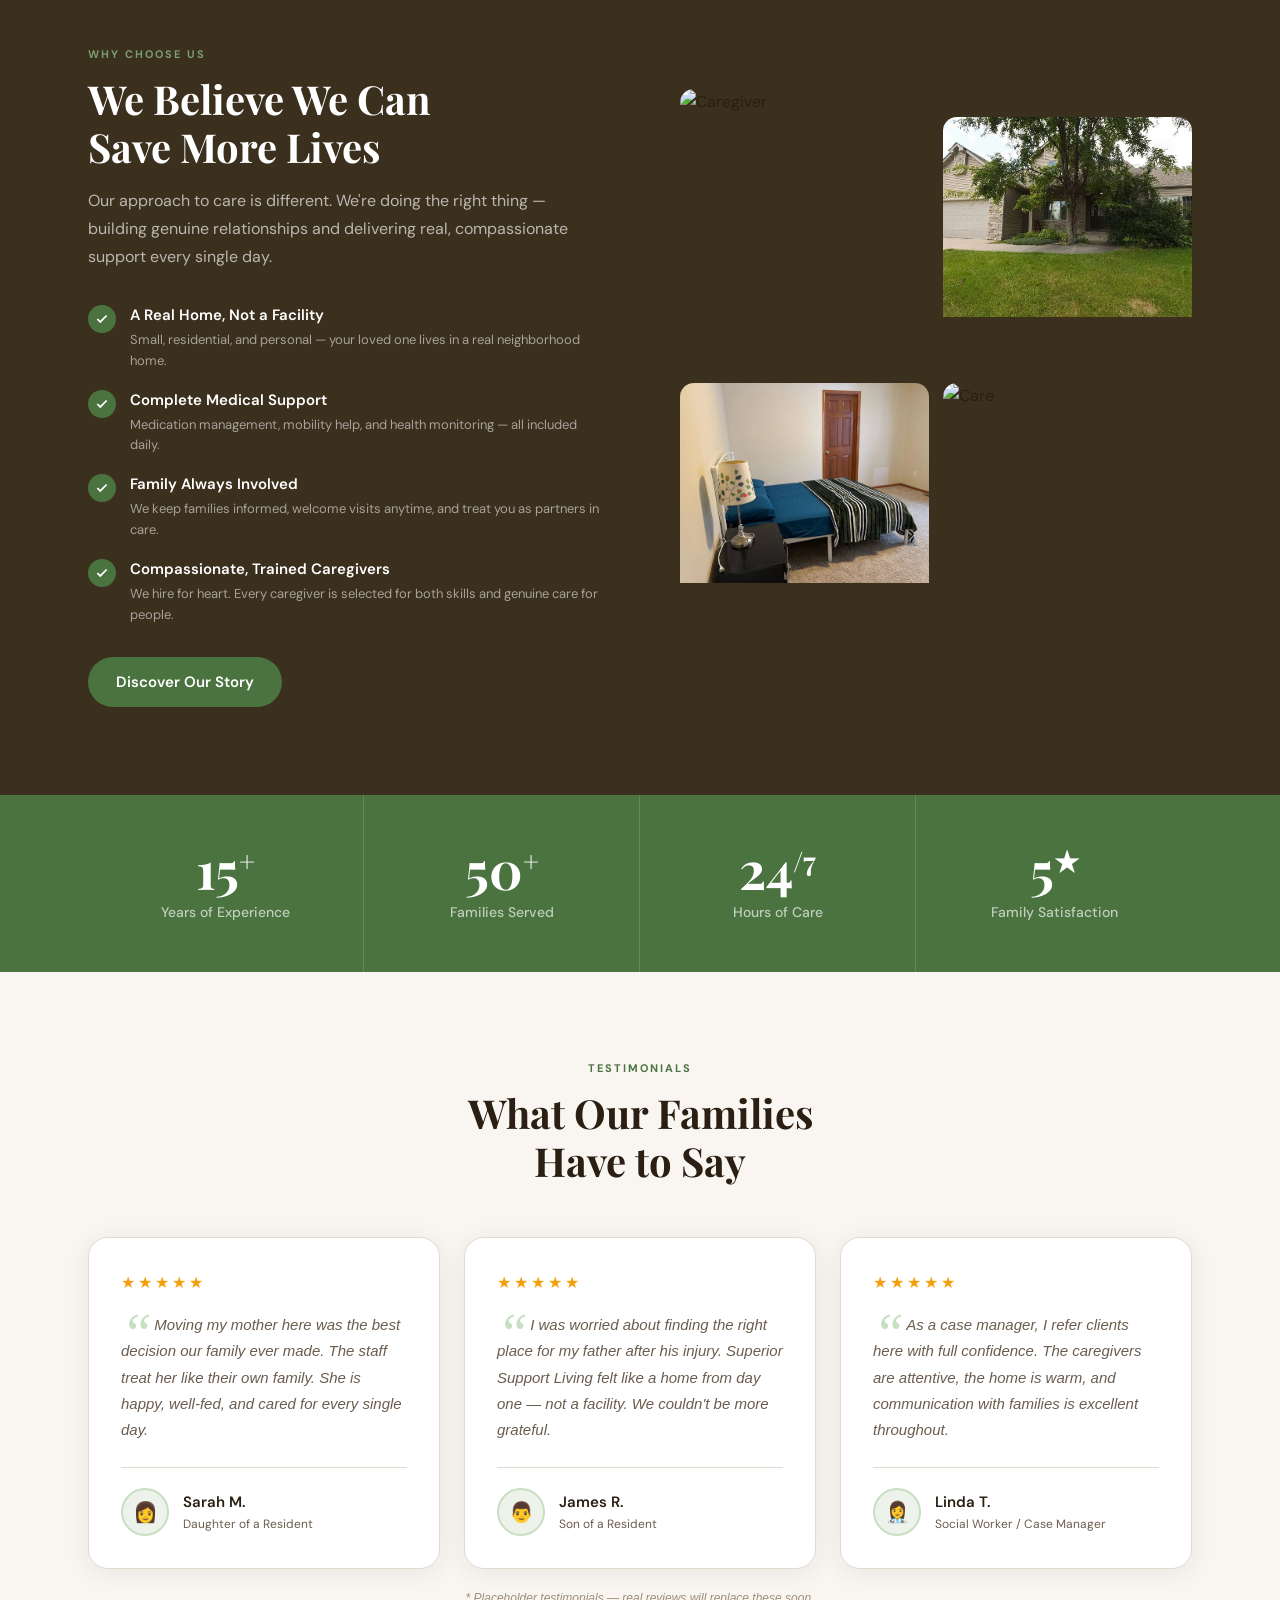
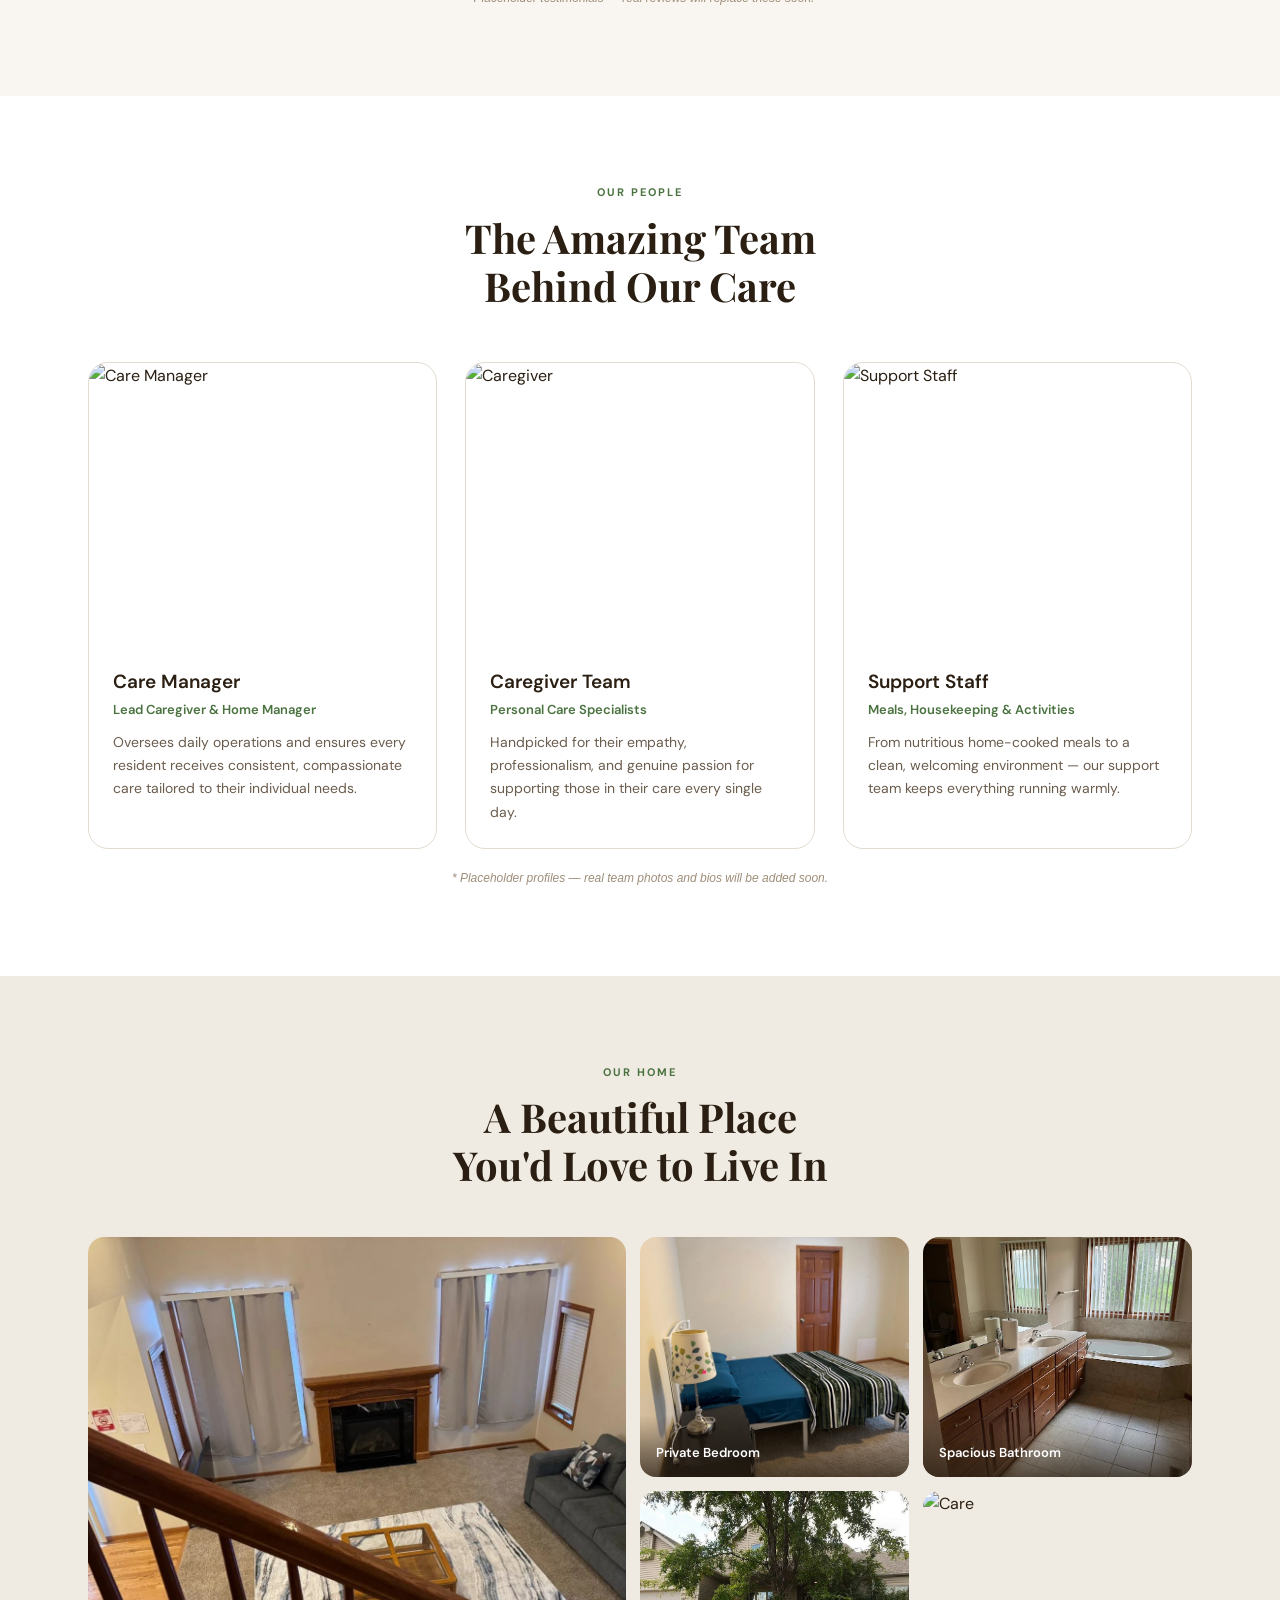
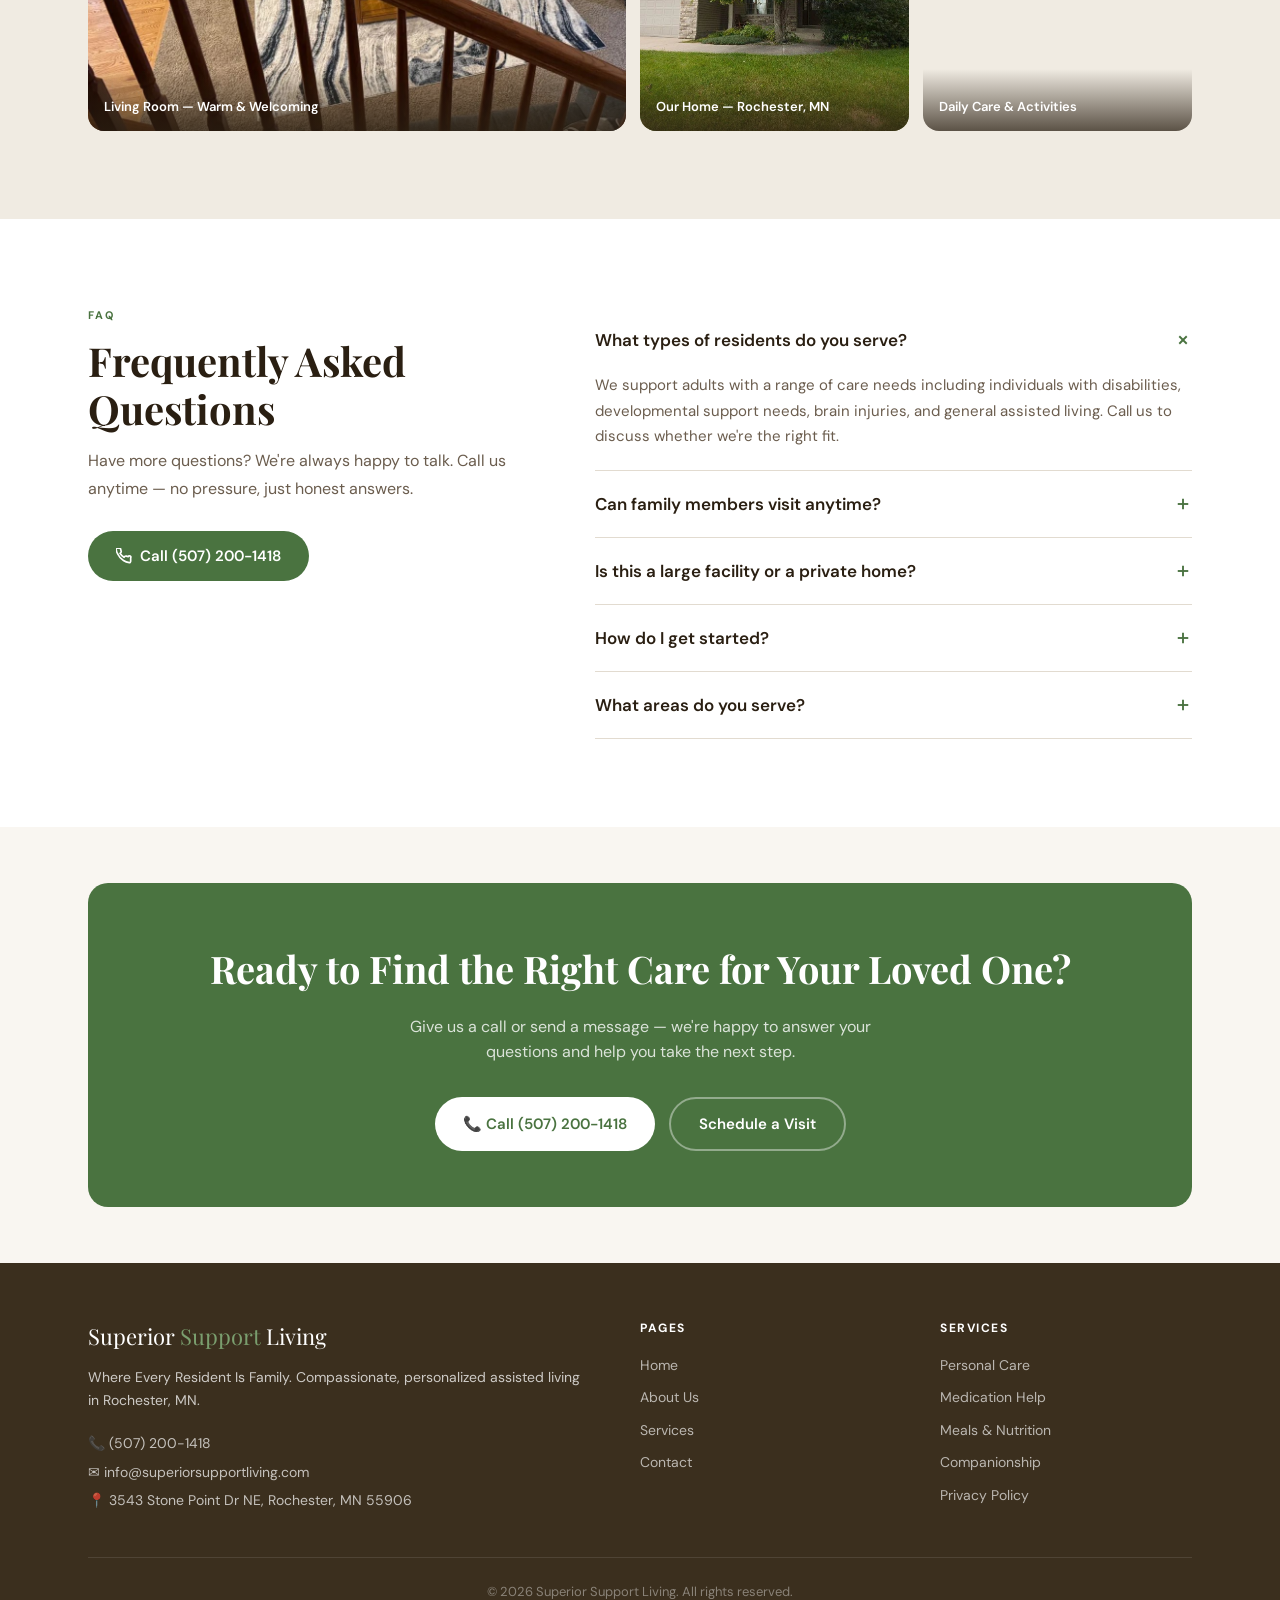
==== commit bb423761: "🎨 Full homepage redesign — Carer-theme level quality - Bold dark hero with background image overlay " ====
--- a/index.html
+++ b/index.html
@@ -6,10 +6,209 @@
   <title>Superior Support Living — Home Care in Rochester, MN</title>
   <meta name="description" content="Superior Support Living offers compassionate, personalized 24/7 assisted living in a warm home-like setting in Rochester, MN. Call (507) 200-1418." />
   <link rel="stylesheet" href="style.css" />
+  <style>
+    .hero {
+      position: relative; min-height: 100vh;
+      display: flex; align-items: center; overflow: hidden;
+      background: var(--brown);
+    }
+    .hero-bg {
+      position: absolute; inset: 0;
+      background: url('https://images.unsplash.com/photo-1576765608866-5b51046452be?w=1400&q=80') center/cover no-repeat;
+      opacity: 0.28;
+    }
+    .hero-inner {
+      position: relative; z-index: 2; width: 100%;
+      display: grid; grid-template-columns: 1fr 380px;
+      gap: 40px; align-items: center;
+    }
+    .hero-content { padding: 120px 0 80px; max-width: 600px; }
+    .hero-tag {
+      display: inline-flex; align-items: center; gap: 8px;
+      background: var(--green); color: #fff;
+      font-size: 12px; font-weight: 700; letter-spacing: 1.5px; text-transform: uppercase;
+      padding: 7px 16px; border-radius: 4px; margin-bottom: 28px;
+    }
+    .hero h1 {
+      font-family: var(--font-head);
+      font-size: clamp(38px, 5vw, 64px);
+      font-weight: 700; line-height: 1.1;
+      color: #fff; margin-bottom: 22px;
+    }
+    .hero h1 span { color: var(--green-light); }
+    .hero-sub { font-size: 17px; color: rgba(255,255,255,0.72); line-height: 1.75; margin-bottom: 36px; max-width: 500px; }
+    .hero-btns { display: flex; gap: 14px; flex-wrap: wrap; margin-bottom: 48px; }
+    .hero-stats {
+      display: flex;
+      background: rgba(255,255,255,0.07);
+      border: 1px solid rgba(255,255,255,0.12);
+      border-radius: 12px; overflow: hidden;
+      backdrop-filter: blur(8px); width: fit-content;
+    }
+    .hero-stat {
+      padding: 18px 28px; text-align: center;
+      border-right: 1px solid rgba(255,255,255,0.12);
+    }
+    .hero-stat:last-child { border-right: none; }
+    .hero-stat-num { font-family: var(--font-head); font-size: 28px; font-weight: 700; color: #fff; line-height: 1; }
+    .hero-stat-num span { color: var(--green-light); }
+    .hero-stat-label { font-size: 11px; color: rgba(255,255,255,0.5); margin-top: 3px; font-weight: 500; }
+    .hero-card-col { position: relative; padding: 40px 0 80px; }
+    .hero-img-main { border-radius: 20px; overflow: hidden; height: 460px; }
+    .hero-img-main img { width: 100%; height: 100%; object-fit: cover; }
+    .hero-badge-card {
+      position: absolute; bottom: 56px; left: -36px;
+      background: var(--white); border-radius: 16px;
+      padding: 18px 22px; box-shadow: 0 20px 60px rgba(0,0,0,0.18);
+      display: flex; align-items: center; gap: 14px; min-width: 200px;
+    }
+    .badge-icon { width: 48px; height: 48px; border-radius: 12px; background: var(--green-pale); border: 2px solid var(--green-mid); display: flex; align-items: center; justify-content: center; font-size: 22px; flex-shrink: 0; }
+    .badge-num { font-family: var(--font-head); font-size: 24px; font-weight: 700; color: var(--text); line-height: 1; }
+    .badge-lbl { font-size: 12px; color: var(--muted); margin-top: 2px; }
+
+    /* INTRO */
+    .intro-split { display: grid; grid-template-columns: 1fr 1fr; gap: 80px; align-items: center; }
+    .intro-img-wrap { position: relative; }
+    .intro-img-main { border-radius: 20px; overflow: hidden; height: 480px; }
+    .intro-img-main img { width: 100%; height: 100%; object-fit: cover; }
+    .intro-img-accent {
+      position: absolute; bottom: -24px; right: -24px;
+      width: 170px; height: 170px; border-radius: 16px; overflow: hidden;
+      border: 6px solid var(--white); box-shadow: var(--shadow-lg);
+    }
+    .intro-img-accent img { width: 100%; height: 100%; object-fit: cover; }
+    .exp-badge {
+      position: absolute; top: 24px; left: -16px;
+      background: var(--green); color: #fff;
+      border-radius: 14px; padding: 16px 20px;
+      box-shadow: 0 12px 40px rgba(74,115,64,0.4); text-align: center;
+    }
+    .exp-badge .num { font-family: var(--font-head); font-size: 34px; font-weight: 700; line-height: 1; }
+    .exp-badge .lbl { font-size: 11px; font-weight: 600; opacity: 0.85; margin-top: 2px; }
+    .intro-features { display: flex; flex-direction: column; gap: 16px; margin: 28px 0 32px; }
+    .intro-feature {
+      display: flex; gap: 16px; align-items: flex-start;
+      padding: 18px; border-radius: 14px;
+      border: 1px solid var(--border); background: var(--white);
+      transition: box-shadow .2s, transform .2s;
+    }
+    .intro-feature:hover { box-shadow: var(--shadow); transform: translateX(4px); }
+    .intro-feature-icon { width: 44px; height: 44px; border-radius: 12px; background: var(--green-pale); border: 1px solid var(--green-mid); display: flex; align-items: center; justify-content: center; font-size: 20px; flex-shrink: 0; }
+    .intro-feature h4 { font-size: 15px; font-weight: 600; margin-bottom: 3px; }
+    .intro-feature p { font-size: 13px; color: var(--muted); line-height: 1.6; }
+
+    /* SERVICES */
+    .svc-grid { display: grid; grid-template-columns: repeat(3,1fr); gap: 24px; }
+    .svc-card { background: var(--white); border-radius: 20px; overflow: hidden; border: 1px solid var(--border); transition: transform .25s, box-shadow .25s; }
+    .svc-card:hover { transform: translateY(-6px); box-shadow: var(--shadow-lg); }
+    .svc-img { height: 200px; overflow: hidden; }
+    .svc-img img { width: 100%; height: 100%; object-fit: cover; transition: transform .4s; }
+    .svc-card:hover .svc-img img { transform: scale(1.05); }
+    .svc-body { padding: 24px; }
+    .svc-num { font-size: 11px; font-weight: 700; letter-spacing: 2px; color: var(--green); text-transform: uppercase; margin-bottom: 8px; }
+    .svc-body h3 { font-size: 18px; font-weight: 600; margin-bottom: 10px; }
+    .svc-body p { font-size: 14px; color: var(--muted); line-height: 1.65; margin-bottom: 16px; }
+
+    /* WHY */
+    .why-section { background: var(--brown); position: relative; overflow: hidden; }
+    .why-section::before { content: ''; position: absolute; inset: 0; background: url('https://images.unsplash.com/photo-1609220136736-443140cffec6?w=1200&q=50') center/cover; opacity: 0.07; }
+    .why-grid { display: grid; grid-template-columns: 1fr 1fr; gap: 80px; align-items: center; position: relative; z-index: 1; }
+    .why-left .eyebrow { color: var(--green-light); }
+    .why-left h2 { color: #fff; }
+    .why-left > p { color: rgba(255,255,255,0.65); font-size: 16px; line-height: 1.75; margin: 16px 0 32px; }
+    .why-list { display: flex; flex-direction: column; gap: 16px; }
+    .why-item { display: flex; gap: 14px; align-items: flex-start; }
+    .why-check { width: 28px; height: 28px; border-radius: 50%; background: var(--green); flex-shrink: 0; display: flex; align-items: center; justify-content: center; margin-top: 2px; }
+    .why-check svg { width: 14px; height: 14px; color: #fff; }
+    .why-item h4 { font-size: 15px; font-weight: 600; color: #fff; margin-bottom: 3px; }
+    .why-item p { font-size: 13px; color: rgba(255,255,255,0.55); line-height: 1.6; }
+    .why-photos { display: grid; grid-template-columns: 1fr 1fr; gap: 14px; }
+    .why-photo { border-radius: 14px; overflow: hidden; }
+    .why-photo img { width: 100%; object-fit: cover; display: block; }
+    .why-photo.tall img { height: 280px; }
+    .why-photo.short img { height: 200px; }
+    .why-photo.offset { margin-top: 28px; }
+
+    /* STATS */
+    .stats-bar { background: var(--green); }
+    .stats-grid { display: grid; grid-template-columns: repeat(4,1fr); }
+    .stat-item { text-align: center; padding: 48px 24px; border-right: 1px solid rgba(255,255,255,0.15); }
+    .stat-item:last-child { border-right: none; }
+    .stat-num { font-family: var(--font-head); font-size: 52px; font-weight: 700; color: #fff; line-height: 1; }
+    .stat-num sup { font-size: 28px; vertical-align: super; }
+    .stat-label { font-size: 14px; color: rgba(255,255,255,0.65); font-weight: 500; margin-top: 6px; }
+
+    /* TESTIMONIALS */
+    .testi-grid { display: grid; grid-template-columns: repeat(3,1fr); gap: 24px; }
+    .testi-card { background: var(--white); border-radius: 20px; padding: 32px; border: 1px solid var(--border); box-shadow: var(--shadow); display: flex; flex-direction: column; transition: transform .2s, box-shadow .2s; }
+    .testi-card:hover { transform: translateY(-4px); box-shadow: var(--shadow-lg); }
+    .testi-stars { display: flex; gap: 3px; margin-bottom: 16px; }
+    .testi-stars span { color: #f59e0b; font-size: 16px; }
+    .testi-quote { font-size: 15px; color: var(--muted); line-height: 1.75; flex: 1; margin-bottom: 24px; font-style: italic; position: relative; }
+    .testi-quote::before { content: '\201C'; font-size: 56px; color: var(--green-mid); line-height: 0; vertical-align: -22px; margin-right: 2px; font-family: var(--font-head); }
+    .testi-author { display: flex; align-items: center; gap: 14px; border-top: 1px solid var(--border); padding-top: 20px; }
+    .testi-avatar { width: 48px; height: 48px; border-radius: 50%; background: var(--green-pale); border: 2px solid var(--green-mid); display: flex; align-items: center; justify-content: center; font-size: 20px; flex-shrink: 0; }
+    .testi-name { font-size: 15px; font-weight: 600; color: var(--text); }
+    .testi-role { font-size: 12px; color: var(--muted); margin-top: 1px; }
+
+    /* TEAM */
+    .team-grid { display: grid; grid-template-columns: repeat(3,1fr); gap: 28px; }
+    .team-card { border-radius: 20px; overflow: hidden; border: 1px solid var(--border); transition: transform .2s, box-shadow .2s; }
+    .team-card:hover { transform: translateY(-6px); box-shadow: var(--shadow-lg); }
+    .team-img { height: 280px; overflow: hidden; }
+    .team-img img { width: 100%; height: 100%; object-fit: cover; transition: transform .4s; }
+    .team-card:hover .team-img img { transform: scale(1.04); }
+    .team-body { padding: 24px; }
+    .team-body h3 { font-size: 19px; font-weight: 600; margin-bottom: 3px; }
+    .team-role { font-size: 13px; color: var(--green); font-weight: 600; margin-bottom: 10px; }
+    .team-body p { font-size: 14px; color: var(--muted); line-height: 1.65; }
+
+    /* GALLERY */
+    .gallery-grid { display: grid; grid-template-columns: 2fr 1fr 1fr; grid-template-rows: 240px 240px; gap: 14px; }
+    .gallery-item { border-radius: 16px; overflow: hidden; position: relative; }
+    .gallery-item.span2 { grid-row: span 2; }
+    .gallery-item img { width: 100%; height: 100%; object-fit: cover; transition: transform .4s; }
+    .gallery-item:hover img { transform: scale(1.05); }
+    .gal-label { position: absolute; bottom: 0; left: 0; right: 0; background: linear-gradient(to top,rgba(42,31,18,.75),transparent); padding: 28px 16px 14px; font-size: 13px; font-weight: 600; color: #fff; }
+
+    /* FAQ */
+    .faq-split { display: grid; grid-template-columns: 1fr 1.4fr; gap: 80px; align-items: start; }
+    .faq-left p { color: var(--muted); font-size: 16px; line-height: 1.75; margin: 14px 0 28px; }
+
+    /* RESPONSIVE */
+    @media (max-width: 1024px) {
+      .hero-inner { grid-template-columns: 1fr; }
+      .hero-card-col { display: none; }
+      .hero-content { padding: 100px 0 60px; }
+    }
+    @media (max-width: 900px) {
+      .intro-split, .why-grid, .faq-split { grid-template-columns: 1fr; gap: 40px; }
+      .intro-img-accent, .exp-badge { display: none; }
+      .why-photos { display: none; }
+      .svc-grid { grid-template-columns: 1fr 1fr; }
+      .stats-grid { grid-template-columns: 1fr 1fr; }
+      .stat-item { border-bottom: 1px solid rgba(255,255,255,0.12); }
+      .testi-grid { grid-template-columns: 1fr; }
+      .team-grid { grid-template-columns: 1fr 1fr; }
+      .gallery-grid { grid-template-columns: 1fr 1fr; grid-template-rows: 200px 200px 200px; }
+      .gallery-item.span2 { grid-row: span 1; }
+    }
+    @media (max-width: 600px) {
+      .hero h1 { font-size: 32px; }
+      .hero-btns { flex-direction: column; }
+      .hero-btns .btn { justify-content: center; }
+      .hero-stats { flex-wrap: wrap; width: 100%; }
+      .hero-stat { flex: 1 1 calc(33% - 1px); }
+      .svc-grid { grid-template-columns: 1fr; }
+      .stats-grid { grid-template-columns: 1fr 1fr; }
+      .team-grid { grid-template-columns: 1fr; }
+      .gallery-grid { grid-template-columns: 1fr 1fr; grid-template-rows: 160px 160px 160px; }
+      .faq-split { grid-template-columns: 1fr; gap: 32px; }
+    }
+  </style>
 </head>
 <body>
 
-<!-- ─── NAV ─── -->
 <nav class="nav">
   <div class="container">
     <a href="index.html" class="nav-logo">Superior <span>Support</span> Living</a>
@@ -18,268 +217,316 @@
       <li><a href="about.html">About</a></li>
       <li><a href="services.html">Services</a></li>
       <li><a href="contact.html">Contact</a></li>
-      <li>
-        <a href="tel:5072001418" class="nav-phone">
-          <svg viewBox="0 0 24 24" fill="none" stroke="currentColor" stroke-width="2.5"><path d="M22 16.92v3a2 2 0 01-2.18 2 19.79 19.79 0 01-8.63-3.07A19.5 19.5 0 013.07 9.8a19.79 19.79 0 01-3.07-8.67A2 2 0 012 .11h3a2 2 0 012 1.72c.127.96.361 1.903.7 2.81a2 2 0 01-.45 2.11L6.09 7.91a16 16 0 006 6l1.27-1.27a2 2 0 012.11-.45c.907.339 1.85.573 2.81.7A2 2 0 0122 14.92z"/></svg>
-          (507) 200-1418
-        </a>
-      </li>
+      <li><a href="tel:5072001418" class="nav-phone">
+        <svg viewBox="0 0 24 24" fill="none" stroke="currentColor" stroke-width="2.5" style="width:14px;height:14px"><path d="M22 16.92v3a2 2 0 01-2.18 2 19.79 19.79 0 01-8.63-3.07A19.5 19.5 0 013.07 9.8a19.79 19.79 0 01-3.07-8.67A2 2 0 012 .11h3a2 2 0 012 1.72c.127.96.361 1.903.7 2.81a2 2 0 01-.45 2.11L6.09 7.91a16 16 0 006 6l1.27-1.27a2 2 0 012.11-.45c.907.339 1.85.573 2.81.7A2 2 0 0122 14.92z"/></svg>
+        (507) 200-1418
+      </a></li>
     </ul>
-    <button class="hamburger" id="hamburger" aria-label="Open menu">
-      <span></span><span></span><span></span>
-    </button>
+    <button class="hamburger" id="hamburger" aria-label="Open menu"><span></span><span></span><span></span></button>
   </div>
 </nav>
-
-<!-- Mobile nav -->
 <div class="mobile-nav" id="mobile-nav">
-  <a href="index.html">Home</a>
-  <a href="about.html">About</a>
-  <a href="services.html">Services</a>
-  <a href="contact.html">Contact</a>
-  <a href="tel:5072001418" class="nav-phone">
-    <svg viewBox="0 0 24 24" fill="none" stroke="currentColor" stroke-width="2.5" style="width:14px;height:14px"><path d="M22 16.92v3a2 2 0 01-2.18 2 19.79 19.79 0 01-8.63-3.07A19.5 19.5 0 013.07 9.8a19.79 19.79 0 01-3.07-8.67A2 2 0 012 .11h3a2 2 0 012 1.72c.127.96.361 1.903.7 2.81a2 2 0 01-.45 2.11L6.09 7.91a16 16 0 006 6l1.27-1.27a2 2 0 012.11-.45c.907.339 1.85.573 2.81.7A2 2 0 0122 14.92z"/></svg>
-    (507) 200-1418
-  </a>
+  <a href="index.html">Home</a><a href="about.html">About</a><a href="services.html">Services</a><a href="contact.html">Contact</a>
+  <a href="tel:5072001418" class="nav-phone" style="width:fit-content">📞 (507) 200-1418</a>
 </div>
 
 <div class="page-body">
 
-  <!-- ─── HERO ─── -->
-  <section style="background: var(--cream); overflow: hidden;">
-    <div class="hero-split" style="display:grid; grid-template-columns:1fr 1fr; align-items:center; min-height:calc(100vh - var(--nav-h));">
-    <div class="hero-content" style="padding: 72px 28px; max-width: 600px; margin-left: auto;">
-      <div class="badge fade-up" style="margin-bottom: 24px;">
-        <div class="badge-dot"></div>
-        Licensed Care Facility · Rochester, MN
-      </div>
-      <h1 class="h1 fade-up d1" style="margin-bottom: 20px;">A Real Home.<br><em>Compassionate Care.</em><br>Peace of Mind.</h1>
-      <p style="font-size: 17px; color: var(--muted); line-height: 1.7; margin-bottom: 36px; max-width: 460px;" class="fade-up d2">
-        At Superior Support Living, your loved one is more than a resident — they're family. We provide personalized, 24/7 support in a warm, home-like setting right here in Rochester, MN.
-      </p>
-      <div class="hero-actions fade-up d3" style="display: flex; gap: 14px; align-items: center; margin-bottom: 40px; flex-wrap: wrap;">
-        <a href="tel:5072001418" class="btn btn-primary">
-          <svg viewBox="0 0 24 24" fill="none" stroke="currentColor" stroke-width="2.5"><path d="M22 16.92v3a2 2 0 01-2.18 2 19.79 19.79 0 01-8.63-3.07A19.5 19.5 0 013.07 9.8a19.79 19.79 0 01-3.07-8.67A2 2 0 012 .11h3a2 2 0 012 1.72c.127.96.361 1.903.7 2.81a2 2 0 01-.45 2.11L6.09 7.91a16 16 0 006 6l1.27-1.27a2 2 0 012.11-.45c.907.339 1.85.573 2.81.7A2 2 0 0122 14.92z"/></svg>
-          Call (507) 200-1418
-        </a>
-        <a href="contact.html" class="link-arrow">
-          Schedule a Visit
-          <svg viewBox="0 0 24 24" fill="none" stroke="currentColor" stroke-width="2"><path d="M5 12h14M12 5l7 7-7 7"/></svg>
-        </a>
-      </div>
-      <div class="trust-row fade-up d4">
-        <div class="trust-item">
-          <svg viewBox="0 0 24 24" fill="none" stroke="currentColor" stroke-width="2"><path d="M12 22s8-4 8-10V5l-8-3-8 3v7c0 6 8 10 8 10z"/></svg>
-          24/7 Support
-        </div>
-        <div class="trust-item">
-          <svg viewBox="0 0 24 24" fill="none" stroke="currentColor" stroke-width="2"><path d="M17 21v-2a4 4 0 00-4-4H5a4 4 0 00-4 4v2"/><circle cx="9" cy="7" r="4"/><path d="M23 21v-2a4 4 0 00-3-3.87M16 3.13a4 4 0 010 7.75"/></svg>
-          Family-Involved Care
-        </div>
-        <div class="trust-item">
-          <svg viewBox="0 0 24 24" fill="none" stroke="currentColor" stroke-width="2"><path d="M3 9l9-7 9 7v11a2 2 0 01-2 2H5a2 2 0 01-2-2z"/><polyline points="9 22 9 12 15 12 15 22"/></svg>
-          Home-Like Setting
-        </div>
-        <div class="trust-item">
-          <svg viewBox="0 0 24 24" fill="none" stroke="currentColor" stroke-width="2"><polyline points="20 6 9 17 4 12"/></svg>
-          Licensed & Trained
-        </div>
-      </div>
-    </div>
-
-    <!-- Hero image side -->
-    <div class="hero-img" style="height: 100%; min-height: 600px; position: relative; overflow: hidden;">
-      <img
-        src="https://images.unsplash.com/photo-1576765608866-5b51046452be?w=900&q=80"
-        alt="Compassionate caregiver helping an elderly resident"
-        style="width:100%; height:100%; object-fit:cover; object-position: center top;"
-      />
-      <div class="gradient-fade" style="position:absolute;inset:0;background:linear-gradient(to right, var(--cream) 0%, transparent 18%);"></div>
-      <!-- Floating card -->
-      <div class="floating-card" style="position:absolute;bottom:32px;right:32px;background:rgba(255,255,255,0.95);border-radius:var(--radius);padding:18px 22px;backdrop-filter:blur(8px);border:1px solid var(--border);box-shadow:var(--shadow-lg);">
-        <div style="font-size:11px;font-weight:700;letter-spacing:1.5px;text-transform:uppercase;color:var(--brown-light);margin-bottom:4px;">Our Promise</div>
-        <div style="font-family:var(--font-head);font-size:18px;font-weight:700;color:var(--text);margin-bottom:2px;">Care Like Family</div>
-        <div style="font-size:13px;color:var(--muted);">Every single day.</div>
+  <!-- HERO -->
+  <section class="hero">
+    <div class="hero-bg"></div>
+    <div class="container">
+      <div class="hero-inner">
+        <div class="hero-content">
+          <div class="hero-tag">
+            <svg width="12" height="12" viewBox="0 0 24 24" fill="currentColor"><path d="M12 22s8-4 8-10V5l-8-3-8 3v7c0 6 8 10 8 10z"/></svg>
+            Licensed Care · Rochester, MN
+          </div>
+          <h1>We Make Every<br><span>Senior Feel</span><br>at Home.</h1>
+          <p class="hero-sub">Superior Support Living provides compassionate, 24/7 personalized care in a warm residential setting — not a facility, a real home with real care.</p>
+          <div class="hero-btns">
+            <a href="tel:5072001418" class="btn btn-primary">
+              <svg viewBox="0 0 24 24" fill="none" stroke="currentColor" stroke-width="2.5"><path d="M22 16.92v3a2 2 0 01-2.18 2 19.79 19.79 0 01-8.63-3.07A19.5 19.5 0 013.07 9.8a19.79 19.79 0 01-3.07-8.67A2 2 0 012 .11h3a2 2 0 012 1.72c.127.96.361 1.903.7 2.81a2 2 0 01-.45 2.11L6.09 7.91a16 16 0 006 6l1.27-1.27a2 2 0 012.11-.45c.907.339 1.85.573 2.81.7A2 2 0 0122 14.92z"/></svg>
+              Call (507) 200-1418
+            </a>
+            <a href="contact.html" class="btn" style="background:rgba(255,255,255,0.1);color:#fff;border:1.5px solid rgba(255,255,255,0.3);">Schedule a Visit</a>
+          </div>
+          <div class="hero-stats">
+            <div class="hero-stat"><div class="hero-stat-num">24<span>/7</span></div><div class="hero-stat-label">Care Support</div></div>
+            <div class="hero-stat"><div class="hero-stat-num">100<span>%</span></div><div class="hero-stat-label">Dedicated Staff</div></div>
+            <div class="hero-stat"><div class="hero-stat-num">5<span>★</span></div><div class="hero-stat-label">Family Rated</div></div>
+          </div>
+        </div>
+        <div class="hero-card-col">
+          <div class="hero-img-main">
+            <img src="https://images.unsplash.com/photo-1559839734-2b71ea197ec2?w=700&q=80" alt="Caregiver helping resident" />
+          </div>
+          <div class="hero-badge-card">
+            <div class="badge-icon">🏠</div>
+            <div>
+              <div class="badge-num">Home First</div>
+              <div class="badge-lbl">Real home, not a facility</div>
+            </div>
+          </div>
+        </div>
+      </div>
+    </div>
+  </section>
+
+  <!-- INTRO -->
+  <section class="section" style="background:var(--white);">
+    <div class="container">
+      <div class="intro-split">
+        <div class="intro-img-wrap">
+          <div class="exp-badge"><div class="num">15+</div><div class="lbl">Years of<br>Experience</div></div>
+          <div class="intro-img-main"><img src="https://images.unsplash.com/photo-1576765608866-5b51046452be?w=800&q=80" alt="Caregiver with resident" /></div>
+          <div class="intro-img-accent"><img src="1777324866718_image.png" alt="Living room" /></div>
+        </div>
+        <div>
+          <div class="eyebrow">Who We Are</div>
+          <h2 class="h2">We Make a Difference<br>in <em>Senior Living</em></h2>
+          <p style="color:var(--muted);font-size:16px;line-height:1.75;margin:16px 0 0;">We believe every person deserves to age with dignity, comfort, and joy. We're not a large nursing facility — we're a real home in Rochester, MN where your loved one is known by name, not room number.</p>
+          <div class="intro-features">
+            <div class="intro-feature">
+              <div class="intro-feature-icon">🏡</div>
+              <div><h4>Expert Home-Style Care</h4><p>Trained caregivers delivering personalized 1-on-1 attention in a real residential home — not an institutional ward.</p></div>
+            </div>
+            <div class="intro-feature">
+              <div class="intro-feature-icon">👨‍👩‍👧</div>
+              <div><h4>Family-Centered Approach</h4><p>Families are part of our team. We keep you informed, involved, and welcome at every step of your loved one's care.</p></div>
+            </div>
+            <div class="intro-feature">
+              <div class="intro-feature-icon">💊</div>
+              <div><h4>Full Daily Support Services</h4><p>From medication management to meals, mobility, and companionship — we cover everything, every single day.</p></div>
+            </div>
+          </div>
+          <a href="about.html" class="btn btn-primary">Learn More About Us</a>
+        </div>
+      </div>
+    </div>
+  </section>
+
+  <!-- SERVICES -->
+  <section class="section" style="background:var(--cream-dark);">
+    <div class="container">
+      <div style="text-align:center;max-width:600px;margin:0 auto 52px;">
+        <div class="eyebrow">What We Offer</div>
+        <h2 class="h2">High Quality Care &amp; Services<br>We Stand Behind</h2>
+      </div>
+      <div class="svc-grid">
+        <div class="svc-card">
+          <div class="svc-img"><img src="https://images.unsplash.com/photo-1576765608866-5b51046452be?w=600&q=80" alt="Personal Care" /></div>
+          <div class="svc-body"><div class="svc-num">01 — Service</div><h3>Personal Care &amp; Hygiene</h3><p>Dignified, respectful assistance with daily routines — bathing, grooming, dressing — always with patience and care.</p><a href="services.html" class="link-arrow">Learn More <svg viewBox="0 0 24 24" fill="none" stroke="currentColor" stroke-width="2"><path d="M5 12h14M12 5l7 7-7 7"/></svg></a></div>
+        </div>
+        <div class="svc-card">
+          <div class="svc-img"><img src="https://images.unsplash.com/photo-1559839734-2b71ea197ec2?w=600&q=80" alt="Medication" /></div>
+          <div class="svc-body"><div class="svc-num">02 — Service</div><h3>Medication Management</h3><p>Right medication, right time, every time. We track prescriptions and keep families fully informed.</p><a href="services.html" class="link-arrow">Learn More <svg viewBox="0 0 24 24" fill="none" stroke="currentColor" stroke-width="2"><path d="M5 12h14M12 5l7 7-7 7"/></svg></a></div>
+        </div>
+        <div class="svc-card">
+          <div class="svc-img"><img src="https://images.unsplash.com/photo-1609220136736-443140cffec6?w=600&q=80" alt="Meals" /></div>
+          <div class="svc-body"><div class="svc-num">03 — Service</div><h3>Home-Cooked Meals</h3><p>Fresh, balanced meals tailored to dietary needs, served in a warm social setting that feels like family dinner.</p><a href="services.html" class="link-arrow">Learn More <svg viewBox="0 0 24 24" fill="none" stroke="currentColor" stroke-width="2"><path d="M5 12h14M12 5l7 7-7 7"/></svg></a></div>
+        </div>
+        <div class="svc-card">
+          <div class="svc-img"><img src="https://images.unsplash.com/photo-1576091160399-112ba8d25d1d?w=600&q=80" alt="Mobility" /></div>
+          <div class="svc-body"><div class="svc-num">04 — Service</div><h3>Mobility &amp; Safety Support</h3><p>We assist with walking, transfers, and physical activity — preserving independence while preventing falls.</p><a href="services.html" class="link-arrow">Learn More <svg viewBox="0 0 24 24" fill="none" stroke="currentColor" stroke-width="2"><path d="M5 12h14M12 5l7 7-7 7"/></svg></a></div>
+        </div>
+        <div class="svc-card">
+          <div class="svc-img"><img src="https://images.unsplash.com/photo-1600880292203-757bb62b4baf?w=600&q=80" alt="Companionship" /></div>
+          <div class="svc-body"><div class="svc-num">05 — Service</div><h3>Companionship &amp; Activities</h3><p>Real relationships and meaningful activities — because emotional wellbeing matters just as much as physical health.</p><a href="services.html" class="link-arrow">Learn More <svg viewBox="0 0 24 24" fill="none" stroke="currentColor" stroke-width="2"><path d="M5 12h14M12 5l7 7-7 7"/></svg></a></div>
+        </div>
+        <div class="svc-card">
+          <div class="svc-img"><img src="1777324900011_image.png" alt="Housekeeping" /></div>
+          <div class="svc-body"><div class="svc-num">06 — Service</div><h3>Housekeeping &amp; Laundry</h3><p>A clean, fresh, and comfortable home — we handle all housekeeping and laundry so residents can relax worry-free.</p><a href="services.html" class="link-arrow">Learn More <svg viewBox="0 0 24 24" fill="none" stroke="currentColor" stroke-width="2"><path d="M5 12h14M12 5l7 7-7 7"/></svg></a></div>
+        </div>
+      </div>
+      <div style="text-align:center;margin-top:40px;"><a href="services.html" class="btn btn-outline">View All Services</a></div>
+    </div>
+  </section>
+
+  <!-- WHY US -->
+  <section class="section why-section">
+    <div class="container">
+      <div class="why-grid">
+        <div class="why-left">
+          <div class="eyebrow">Why Choose Us</div>
+          <h2 class="h2">We Believe We Can<br>Save More Lives</h2>
+          <p>Our approach to care is different. We're doing the right thing — building genuine relationships and delivering real, compassionate support every single day.</p>
+          <div class="why-list">
+            <div class="why-item">
+              <div class="why-check"><svg viewBox="0 0 24 24" fill="none" stroke="currentColor" stroke-width="3"><polyline points="20 6 9 17 4 12"/></svg></div>
+              <div><h4>A Real Home, Not a Facility</h4><p>Small, residential, and personal — your loved one lives in a real neighborhood home.</p></div>
+            </div>
+            <div class="why-item">
+              <div class="why-check"><svg viewBox="0 0 24 24" fill="none" stroke="currentColor" stroke-width="3"><polyline points="20 6 9 17 4 12"/></svg></div>
+              <div><h4>Complete Medical Support</h4><p>Medication management, mobility help, and health monitoring — all included daily.</p></div>
+            </div>
+            <div class="why-item">
+              <div class="why-check"><svg viewBox="0 0 24 24" fill="none" stroke="currentColor" stroke-width="3"><polyline points="20 6 9 17 4 12"/></svg></div>
+              <div><h4>Family Always Involved</h4><p>We keep families informed, welcome visits anytime, and treat you as partners in care.</p></div>
+            </div>
+            <div class="why-item">
+              <div class="why-check"><svg viewBox="0 0 24 24" fill="none" stroke="currentColor" stroke-width="3"><polyline points="20 6 9 17 4 12"/></svg></div>
+              <div><h4>Compassionate, Trained Caregivers</h4><p>We hire for heart. Every caregiver is selected for both skills and genuine care for people.</p></div>
+            </div>
+          </div>
+          <a href="about.html" class="btn btn-primary" style="margin-top:32px;">Discover Our Story</a>
+        </div>
+        <div class="why-photos">
+          <div class="why-photo tall"><img src="https://images.unsplash.com/photo-1576765608866-5b51046452be?w=500&q=80" alt="Caregiver" /></div>
+          <div class="why-photo short offset"><img src="1777324919196_image.png" alt="Our home" /></div>
+          <div class="why-photo short"><img src="1777324880908_image.png" alt="Bedroom" /></div>
+          <div class="why-photo tall"><img src="https://images.unsplash.com/photo-1559839734-2b71ea197ec2?w=500&q=80" alt="Care" /></div>
+        </div>
+      </div>
+    </div>
+  </section>
+
+  <!-- STATS -->
+  <div class="stats-bar">
+    <div class="container">
+      <div class="stats-grid">
+        <div class="stat-item"><div class="stat-num">15<sup>+</sup></div><div class="stat-label">Years of Experience</div></div>
+        <div class="stat-item"><div class="stat-num">50<sup>+</sup></div><div class="stat-label">Families Served</div></div>
+        <div class="stat-item"><div class="stat-num">24<sup>/7</sup></div><div class="stat-label">Hours of Care</div></div>
+        <div class="stat-item"><div class="stat-num">5<sup>★</sup></div><div class="stat-label">Family Satisfaction</div></div>
       </div>
     </div>
   </div>
-  </section>
-
-  <!-- ─── WHY CHOOSE US ─── -->
-  <section class="section" style="background: var(--white);">
-    <div class="container">
-      <div style="text-align:center; max-width: 640px; margin: 0 auto 56px;">
-        <div class="eyebrow">Why Choose Us</div>
-        <h2 class="h2">Why Families Trust<br><em>Superior Support Living</em></h2>
-        <p style="color:var(--muted);margin-top:16px;font-size:16px;line-height:1.7;">We know choosing care for someone you love is one of the most important decisions you'll ever make. That's why we've built a place that doesn't feel like a facility — it feels like a home.</p>
-      </div>
-      <div class="grid-2" style="gap: 32px;">
-        <div class="card">
-          <div class="card-icon">
-            <svg viewBox="0 0 24 24" fill="none" stroke="currentColor" stroke-width="2"><path d="M3 9l9-7 9 7v11a2 2 0 01-2 2H5a2 2 0 01-2-2z"/><polyline points="9 22 9 12 15 12 15 22"/></svg>
-          </div>
-          <h3 class="h3" style="margin-bottom:10px;">A Home, Not a Facility</h3>
-          <p style="color:var(--muted);font-size:15px;line-height:1.7;">We operate as a small residential home — not a large institution. Your loved one gets to live in a real neighborhood with a familiar, comfortable environment.</p>
-        </div>
-        <div class="card">
-          <div class="card-icon">
-            <svg viewBox="0 0 24 24" fill="none" stroke="currentColor" stroke-width="2"><circle cx="12" cy="12" r="10"/><path d="M12 8v4l3 3"/></svg>
-          </div>
-          <h3 class="h3" style="margin-bottom:10px;">Personalized, 1-on-1 Attention</h3>
-          <p style="color:var(--muted);font-size:15px;line-height:1.7;">Because we serve a small number of residents, every person receives focused, individualized attention. We learn routines, preferences, and personalities — and we adapt accordingly.</p>
-        </div>
-        <div class="card">
-          <div class="card-icon">
-            <svg viewBox="0 0 24 24" fill="none" stroke="currentColor" stroke-width="2"><path d="M17 21v-2a4 4 0 00-4-4H5a4 4 0 00-4 4v2"/><circle cx="9" cy="7" r="4"/><path d="M23 21v-2a4 4 0 00-3-3.87M16 3.13a4 4 0 010 7.75"/></svg>
-          </div>
-          <h3 class="h3" style="margin-bottom:10px;">Families Are Part of the Team</h3>
-          <p style="color:var(--muted);font-size:15px;line-height:1.7;">We don't just welcome family visits — we encourage them. You'll always know what's happening with your loved one, and our staff is available whenever you have questions.</p>
-        </div>
-        <div class="card">
-          <div class="card-icon">
-            <svg viewBox="0 0 24 24" fill="none" stroke="currentColor" stroke-width="2"><path d="M12 22s8-4 8-10V5l-8-3-8 3v7c0 6 8 10 8 10z"/></svg>
-          </div>
-          <h3 class="h3" style="margin-bottom:10px;">Trained, Compassionate Caregivers</h3>
-          <p style="color:var(--muted);font-size:15px;line-height:1.7;">Our team is carefully selected not just for qualifications, but for character. We hire people who genuinely care — and it shows in every interaction, every day.</p>
-        </div>
-      </div>
-    </div>
-  </section>
-
-  <!-- ─── SERVICES PREVIEW ─── -->
-  <section class="section" style="background: var(--cream-dark);">
-    <div class="container">
-      <div class="services-split" style="display:grid;grid-template-columns:1fr 1fr;gap:64px;align-items:center;">
-        <div>
-          <div class="eyebrow">What We Offer</div>
-          <h2 class="h2" style="margin-bottom:20px;">How We Support Your Loved One <em>Every Day</em></h2>
-          <p style="color:var(--muted);font-size:16px;line-height:1.7;margin-bottom:32px;">From morning routines to meaningful activities, our team is there every step of the way with thoughtful, personalized care.</p>
-          <ul style="display:flex;flex-direction:column;gap:14px;margin-bottom:36px;">
-            <li style="display:flex;align-items:center;gap:12px;font-size:15px;color:var(--muted);">
-              <span style="width:28px;height:28px;border-radius:50%;background:var(--green-pale);display:flex;align-items:center;justify-content:center;flex-shrink:0;">
-                <svg width="14" height="14" viewBox="0 0 24 24" fill="none" stroke="var(--green)" stroke-width="3"><polyline points="20 6 9 17 4 12"/></svg>
-              </span>
-              Personal care &amp; hygiene
-            </li>
-            <li style="display:flex;align-items:center;gap:12px;font-size:15px;color:var(--muted);">
-              <span style="width:28px;height:28px;border-radius:50%;background:var(--green-pale);display:flex;align-items:center;justify-content:center;flex-shrink:0;">
-                <svg width="14" height="14" viewBox="0 0 24 24" fill="none" stroke="var(--green)" stroke-width="3"><polyline points="20 6 9 17 4 12"/></svg>
-              </span>
-              Nutritious home-cooked meals
-            </li>
-            <li style="display:flex;align-items:center;gap:12px;font-size:15px;color:var(--muted);">
-              <span style="width:28px;height:28px;border-radius:50%;background:var(--green-pale);display:flex;align-items:center;justify-content:center;flex-shrink:0;">
-                <svg width="14" height="14" viewBox="0 0 24 24" fill="none" stroke="var(--green)" stroke-width="3"><polyline points="20 6 9 17 4 12"/></svg>
-              </span>
-              Medication management
-            </li>
-            <li style="display:flex;align-items:center;gap:12px;font-size:15px;color:var(--muted);">
-              <span style="width:28px;height:28px;border-radius:50%;background:var(--green-pale);display:flex;align-items:center;justify-content:center;flex-shrink:0;">
-                <svg width="14" height="14" viewBox="0 0 24 24" fill="none" stroke="var(--green)" stroke-width="3"><polyline points="20 6 9 17 4 12"/></svg>
-              </span>
-              Mobility &amp; fall prevention
-            </li>
-            <li style="display:flex;align-items:center;gap:12px;font-size:15px;color:var(--muted);">
-              <span style="width:28px;height:28px;border-radius:50%;background:var(--green-pale);display:flex;align-items:center;justify-content:center;flex-shrink:0;">
-                <svg width="14" height="14" viewBox="0 0 24 24" fill="none" stroke="var(--green)" stroke-width="3"><polyline points="20 6 9 17 4 12"/></svg>
-              </span>
-              Companionship &amp; meaningful activities
-            </li>
-          </ul>
-          <a href="services.html" class="btn btn-primary">See All Services</a>
-        </div>
-        <div class="photo-mosaic" style="display:grid;grid-template-columns:1fr 1fr;gap:16px;">
-          <img src="https://images.unsplash.com/photo-1609220136736-443140cffec6?w=400&q=80" alt="Caregiver assisting resident" style="border-radius:var(--radius-lg);height:220px;object-fit:cover;width:100%;" />
-          <img src="https://images.unsplash.com/photo-1600880292203-757bb62b4baf?w=400&q=80" alt="Resident enjoying meal" style="border-radius:var(--radius-lg);height:220px;object-fit:cover;width:100%;margin-top:28px;" />
-          <img src="https://images.unsplash.com/photo-1559839734-2b71ea197ec2?w=400&q=80" alt="Care team" style="border-radius:var(--radius-lg);height:220px;object-fit:cover;width:100%;margin-top:-28px;" />
-          <img src="https://images.unsplash.com/photo-1576091160399-112ba8d25d1d?w=400&q=80" alt="Home environment" style="border-radius:var(--radius-lg);height:220px;object-fit:cover;width:100%;" />
-        </div>
-      </div>
-    </div>
-  </section>
-
-  <!-- ─── FACILITY PHOTOS ─── -->
-  <section class="section-sm" style="background:var(--white);">
-    <div class="container">
-      <div style="text-align:center;margin-bottom:36px;">
+
+  <!-- TESTIMONIALS -->
+  <section class="section" style="background:var(--cream);">
+    <div class="container">
+      <div style="text-align:center;max-width:560px;margin:0 auto 52px;">
+        <div class="eyebrow">Testimonials</div>
+        <h2 class="h2">What Our Families<br>Have to Say</h2>
+      </div>
+      <div class="testi-grid">
+        <div class="testi-card">
+          <div class="testi-stars"><span>★</span><span>★</span><span>★</span><span>★</span><span>★</span></div>
+          <p class="testi-quote">Moving my mother here was the best decision our family ever made. The staff treat her like their own family. She is happy, well-fed, and cared for every single day.</p>
+          <div class="testi-author">
+            <div class="testi-avatar">👩</div>
+            <div><div class="testi-name">Sarah M.</div><div class="testi-role">Daughter of a Resident</div></div>
+          </div>
+        </div>
+        <div class="testi-card">
+          <div class="testi-stars"><span>★</span><span>★</span><span>★</span><span>★</span><span>★</span></div>
+          <p class="testi-quote">I was worried about finding the right place for my father after his injury. Superior Support Living felt like a home from day one — not a facility. We couldn't be more grateful.</p>
+          <div class="testi-author">
+            <div class="testi-avatar">👨</div>
+            <div><div class="testi-name">James R.</div><div class="testi-role">Son of a Resident</div></div>
+          </div>
+        </div>
+        <div class="testi-card">
+          <div class="testi-stars"><span>★</span><span>★</span><span>★</span><span>★</span><span>★</span></div>
+          <p class="testi-quote">As a case manager, I refer clients here with full confidence. The caregivers are attentive, the home is warm, and communication with families is excellent throughout.</p>
+          <div class="testi-author">
+            <div class="testi-avatar">👩‍⚕️</div>
+            <div><div class="testi-name">Linda T.</div><div class="testi-role">Social Worker / Case Manager</div></div>
+          </div>
+        </div>
+      </div>
+      <p style="text-align:center;font-size:12px;color:var(--brown-light);margin-top:20px;font-style:italic;">* Placeholder testimonials — real reviews will replace these soon.</p>
+    </div>
+  </section>
+
+  <!-- TEAM -->
+  <section class="section" style="background:var(--white);">
+    <div class="container">
+      <div style="text-align:center;max-width:560px;margin:0 auto 52px;">
+        <div class="eyebrow">Our People</div>
+        <h2 class="h2">The Amazing Team<br>Behind Our Care</h2>
+      </div>
+      <div class="team-grid">
+        <div class="team-card">
+          <div class="team-img"><img src="https://images.unsplash.com/photo-1559839734-2b71ea197ec2?w=500&q=80" alt="Care Manager" /></div>
+          <div class="team-body"><h3>Care Manager</h3><div class="team-role">Lead Caregiver &amp; Home Manager</div><p>Oversees daily operations and ensures every resident receives consistent, compassionate care tailored to their individual needs.</p></div>
+        </div>
+        <div class="team-card">
+          <div class="team-img"><img src="https://images.unsplash.com/photo-1576765608866-5b51046452be?w=500&q=80" alt="Caregiver" /></div>
+          <div class="team-body"><h3>Caregiver Team</h3><div class="team-role">Personal Care Specialists</div><p>Handpicked for their empathy, professionalism, and genuine passion for supporting those in their care every single day.</p></div>
+        </div>
+        <div class="team-card">
+          <div class="team-img"><img src="https://images.unsplash.com/photo-1609220136736-443140cffec6?w=500&q=80" alt="Support Staff" /></div>
+          <div class="team-body"><h3>Support Staff</h3><div class="team-role">Meals, Housekeeping &amp; Activities</div><p>From nutritious home-cooked meals to a clean, welcoming environment — our support team keeps everything running warmly.</p></div>
+        </div>
+      </div>
+      <p style="text-align:center;font-size:12px;color:var(--brown-light);margin-top:20px;font-style:italic;">* Placeholder profiles — real team photos and bios will be added soon.</p>
+    </div>
+  </section>
+
+  <!-- GALLERY -->
+  <section class="section" style="background:var(--cream-dark);">
+    <div class="container">
+      <div style="text-align:center;max-width:560px;margin:0 auto 48px;">
         <div class="eyebrow">Our Home</div>
-        <h2 class="h2">Take a Look Inside</h2>
-      </div>
-      <div class="photo-strip" style="display:grid;grid-template-columns:repeat(3,1fr);gap:16px;">
-        <div style="position:relative;border-radius:var(--radius-lg);overflow:hidden;height:240px;">
-          <img src="1777324866718_image.png" alt="Cozy living room with fireplace" style="width:100%;height:100%;object-fit:cover;" />
-          <div style="position:absolute;bottom:0;left:0;right:0;background:linear-gradient(to top,rgba(42,31,18,.7),transparent);padding:20px 16px 14px;">
-            <div style="font-size:13px;font-weight:600;color:var(--white);">Living Room</div>
-          </div>
-        </div>
-        <div style="position:relative;border-radius:var(--radius-lg);overflow:hidden;height:240px;">
-          <img src="1777324880908_image.png" alt="Private bedroom" style="width:100%;height:100%;object-fit:cover;" />
-          <div style="position:absolute;bottom:0;left:0;right:0;background:linear-gradient(to top,rgba(42,31,18,.7),transparent);padding:20px 16px 14px;">
-            <div style="font-size:13px;font-weight:600;color:var(--white);">Private Bedroom</div>
-          </div>
-        </div>
-        <div style="position:relative;border-radius:var(--radius-lg);overflow:hidden;height:240px;">
-          <img src="1777324900011_image.png" alt="Spacious bathroom" style="width:100%;height:100%;object-fit:cover;" />
-          <div style="position:absolute;bottom:0;left:0;right:0;background:linear-gradient(to top,rgba(42,31,18,.7),transparent);padding:20px 16px 14px;">
-            <div style="font-size:13px;font-weight:600;color:var(--white);">Bathroom</div>
-          </div>
-        </div>
-      </div>
-    </div>
-  </section>
-
-  <!-- ─── FAQ ─── -->
-  <section class="section" style="background: var(--cream);">
-    <div class="container" style="max-width: 760px;">
-      <div style="text-align:center; margin-bottom: 48px;">
-        <div class="eyebrow">FAQ</div>
-        <h2 class="h2">Questions Families Often Ask</h2>
-      </div>
-      <div class="faq-list">
-        <div class="faq-item open">
-          <button class="faq-q">What types of residents do you serve?<svg viewBox="0 0 24 24" fill="none" stroke="currentColor" stroke-width="2.5"><line x1="12" y1="5" x2="12" y2="19"/><line x1="5" y1="12" x2="19" y2="12"/></svg></button>
-          <div class="faq-a"><p>We support adults with a range of care needs, including individuals with disabilities, developmental support needs, brain injuries, and those requiring general assisted living. We welcome an initial call to discuss whether we're the right fit for your loved one.</p></div>
-        </div>
-        <div class="faq-item">
-          <button class="faq-q">Can family members visit?<svg viewBox="0 0 24 24" fill="none" stroke="currentColor" stroke-width="2.5"><line x1="12" y1="5" x2="12" y2="19"/><line x1="5" y1="12" x2="19" y2="12"/></svg></button>
-          <div class="faq-a"><p>Absolutely — and we encourage it. Family involvement is a core part of how we care for residents. You're welcome to visit, join meals, and stay connected. Just give us a heads up so we can prepare a warm welcome.</p></div>
-        </div>
-        <div class="faq-item">
-          <button class="faq-q">Is this a large facility or a private home?<svg viewBox="0 0 24 24" fill="none" stroke="currentColor" stroke-width="2.5"><line x1="12" y1="5" x2="12" y2="19"/><line x1="5" y1="12" x2="19" y2="12"/></svg></button>
-          <div class="faq-a"><p>We operate as a small, private residential home — not a large nursing facility. Smaller settings mean more personal attention, quieter days, and an environment that actually feels like home.</p></div>
-        </div>
-        <div class="faq-item">
-          <button class="faq-q">How do I get started?<svg viewBox="0 0 24 24" fill="none" stroke="currentColor" stroke-width="2.5"><line x1="12" y1="5" x2="12" y2="19"/><line x1="5" y1="12" x2="19" y2="12"/></svg></button>
-          <div class="faq-a"><p>The easiest first step is to give us a call at (507) 200-1418. We'll have a friendly conversation, answer your questions, and arrange a visit if you'd like to see the home in person. There's no pressure — just honest guidance.</p></div>
-        </div>
-        <div class="faq-item">
-          <button class="faq-q">What areas do you serve?<svg viewBox="0 0 24 24" fill="none" stroke="currentColor" stroke-width="2.5"><line x1="12" y1="5" x2="12" y2="19"/><line x1="5" y1="12" x2="19" y2="12"/></svg></button>
-          <div class="faq-a"><p>We are based in Rochester, MN and primarily serve residents and families in the greater Rochester area.</p></div>
-        </div>
-      </div>
-    </div>
-  </section>
-
-  <!-- ─── CTA BANNER ─── -->
+        <h2 class="h2">A Beautiful Place<br>You'd Love to Live In</h2>
+      </div>
+      <div class="gallery-grid">
+        <div class="gallery-item span2"><img src="1777324866718_image.png" alt="Living room" /><div class="gal-label">Living Room — Warm &amp; Welcoming</div></div>
+        <div class="gallery-item"><img src="1777324880908_image.png" alt="Bedroom" /><div class="gal-label">Private Bedroom</div></div>
+        <div class="gallery-item"><img src="1777324900011_image.png" alt="Bathroom" /><div class="gal-label">Spacious Bathroom</div></div>
+        <div class="gallery-item"><img src="1777324919196_image.png" alt="Exterior" /><div class="gal-label">Our Home — Rochester, MN</div></div>
+        <div class="gallery-item"><img src="https://images.unsplash.com/photo-1600880292203-757bb62b4baf?w=600&q=80" alt="Care" /><div class="gal-label">Daily Care &amp; Activities</div></div>
+      </div>
+    </div>
+  </section>
+
+  <!-- FAQ -->
+  <section class="section" style="background:var(--white);">
+    <div class="container">
+      <div class="faq-split">
+        <div class="faq-left">
+          <div class="eyebrow">FAQ</div>
+          <h2 class="h2">Frequently Asked<br>Questions</h2>
+          <p>Have more questions? We're always happy to talk. Call us anytime — no pressure, just honest answers.</p>
+          <a href="tel:5072001418" class="btn btn-primary">
+            <svg viewBox="0 0 24 24" fill="none" stroke="currentColor" stroke-width="2.5" style="width:16px;height:16px"><path d="M22 16.92v3a2 2 0 01-2.18 2 19.79 19.79 0 01-8.63-3.07A19.5 19.5 0 013.07 9.8a19.79 19.79 0 01-3.07-8.67A2 2 0 012 .11h3a2 2 0 012 1.72c.127.96.361 1.903.7 2.81a2 2 0 01-.45 2.11L6.09 7.91a16 16 0 006 6l1.27-1.27a2 2 0 012.11-.45c.907.339 1.85.573 2.81.7A2 2 0 0122 14.92z"/></svg>
+            Call (507) 200-1418
+          </a>
+        </div>
+        <div class="faq-list">
+          <div class="faq-item open">
+            <button class="faq-q">What types of residents do you serve?<svg viewBox="0 0 24 24" fill="none" stroke="currentColor" stroke-width="2.5"><line x1="12" y1="5" x2="12" y2="19"/><line x1="5" y1="12" x2="19" y2="12"/></svg></button>
+            <div class="faq-a"><p>We support adults with a range of care needs including individuals with disabilities, developmental support needs, brain injuries, and general assisted living. Call us to discuss whether we're the right fit.</p></div>
+          </div>
+          <div class="faq-item">
+            <button class="faq-q">Can family members visit anytime?<svg viewBox="0 0 24 24" fill="none" stroke="currentColor" stroke-width="2.5"><line x1="12" y1="5" x2="12" y2="19"/><line x1="5" y1="12" x2="19" y2="12"/></svg></button>
+            <div class="faq-a"><p>Absolutely — and we encourage it. Family involvement is a core part of how we care for residents. You're welcome to visit, join meals, and stay fully connected.</p></div>
+          </div>
+          <div class="faq-item">
+            <button class="faq-q">Is this a large facility or a private home?<svg viewBox="0 0 24 24" fill="none" stroke="currentColor" stroke-width="2.5"><line x1="12" y1="5" x2="12" y2="19"/><line x1="5" y1="12" x2="19" y2="12"/></svg></button>
+            <div class="faq-a"><p>We operate as a small, private residential home — not a large nursing facility. This means more personal attention, quieter days, and an environment that truly feels like home.</p></div>
+          </div>
+          <div class="faq-item">
+            <button class="faq-q">How do I get started?<svg viewBox="0 0 24 24" fill="none" stroke="currentColor" stroke-width="2.5"><line x1="12" y1="5" x2="12" y2="19"/><line x1="5" y1="12" x2="19" y2="12"/></svg></button>
+            <div class="faq-a"><p>The easiest first step is to call us at (507) 200-1418. We'll talk through your needs, answer your questions, and arrange a visit if you'd like to see the home. No pressure — just honest guidance.</p></div>
+          </div>
+          <div class="faq-item">
+            <button class="faq-q">What areas do you serve?<svg viewBox="0 0 24 24" fill="none" stroke="currentColor" stroke-width="2.5"><line x1="12" y1="5" x2="12" y2="19"/><line x1="5" y1="12" x2="19" y2="12"/></svg></button>
+            <div class="faq-a"><p>We are based in Rochester, MN and primarily serve residents and families in the greater Rochester area.</p></div>
+          </div>
+        </div>
+      </div>
+    </div>
+  </section>
+
+  <!-- CTA -->
   <section class="section-sm">
     <div class="container">
       <div class="cta-banner">
         <h2>Ready to Find the Right Care for Your Loved One?</h2>
-        <p>Give us a call or send a message — we're happy to answer your questions and help you take the next step. No pressure, just honest guidance.</p>
+        <p>Give us a call or send a message — we're happy to answer your questions and help you take the next step.</p>
         <div class="btn-row">
-          <a href="tel:5072001418" class="btn btn-white">
-            <svg viewBox="0 0 24 24" fill="none" stroke="currentColor" stroke-width="2.5"><path d="M22 16.92v3a2 2 0 01-2.18 2 19.79 19.79 0 01-8.63-3.07A19.5 19.5 0 013.07 9.8a19.79 19.79 0 01-3.07-8.67A2 2 0 012 .11h3a2 2 0 012 1.72c.127.96.361 1.903.7 2.81a2 2 0 01-.45 2.11L6.09 7.91a16 16 0 006 6l1.27-1.27a2 2 0 012.11-.45c.907.339 1.85.573 2.81.7A2 2 0 0122 14.92z"/></svg>
-            Call (507) 200-1418
-          </a>
-          <a href="contact.html" class="btn btn-outline" style="background:transparent;color:white;border-color:rgba(255,255,255,0.5);">Schedule a Visit</a>
-        </div>
-      </div>
-    </div>
-  </section>
-
-</div><!-- end page-body -->
-
-<!-- ─── FOOTER ─── -->
+          <a href="tel:5072001418" class="btn btn-white">📞 Call (507) 200-1418</a>
+          <a href="contact.html" class="btn" style="background:transparent;color:white;border:2px solid rgba(255,255,255,0.4);">Schedule a Visit</a>
+        </div>
+      </div>
+    </div>
+  </section>
+
+</div>
+
 <footer>
   <div class="container">
     <div class="footer-grid">
@@ -289,34 +536,19 @@
         <div class="footer-contact">
           <a href="tel:5072001418">📞 (507) 200-1418</a>
           <a href="mailto:info@superiorsupportliving.com">✉ info@superiorsupportliving.com</a>
-          <a href="https://maps.google.com/?q=3543+Stone+Point+Dr+NE+Rochester+MN+55906" target="_blank">📍 3543 Stone Point Dr NE, Rochester, MN 55906</a>
-        </div>
-      </div>
-      <div class="footer-col">
-        <h4>Pages</h4>
-        <a href="index.html">Home</a>
-        <a href="about.html">About Us</a>
-        <a href="services.html">Services</a>
-        <a href="contact.html">Contact</a>
-      </div>
-      <div class="footer-col">
-        <h4>Services</h4>
-        <a href="services.html">Personal Care</a>
-        <a href="services.html">Medication Help</a>
-        <a href="services.html">Meals & Nutrition</a>
-        <a href="services.html">Companionship</a>
-        <a href="privacy.html">Privacy Policy</a>
-      </div>
+          <a href="https://maps.google.com/?q=3543+Stone+Point+Dr+NE+Rochester+MN" target="_blank">📍 3543 Stone Point Dr NE, Rochester, MN 55906</a>
+        </div>
+      </div>
+      <div class="footer-col"><h4>Pages</h4><a href="index.html">Home</a><a href="about.html">About Us</a><a href="services.html">Services</a><a href="contact.html">Contact</a></div>
+      <div class="footer-col"><h4>Services</h4><a href="services.html">Personal Care</a><a href="services.html">Medication Help</a><a href="services.html">Meals &amp; Nutrition</a><a href="services.html">Companionship</a><a href="privacy.html">Privacy Policy</a></div>
     </div>
     <div class="footer-bottom">© 2026 Superior Support Living. All rights reserved.</div>
   </div>
 </footer>
 
 <script>
-  const hamburger = document.getElementById('hamburger');
-  const mobileNav = document.getElementById('mobile-nav');
-  hamburger.addEventListener('click', () => {
-    mobileNav.classList.toggle('open');
+  document.getElementById('hamburger').addEventListener('click', () => {
+    document.getElementById('mobile-nav').classList.toggle('open');
     document.body.classList.toggle('nav-open');
   });
   document.querySelectorAll('.faq-q').forEach(btn => {
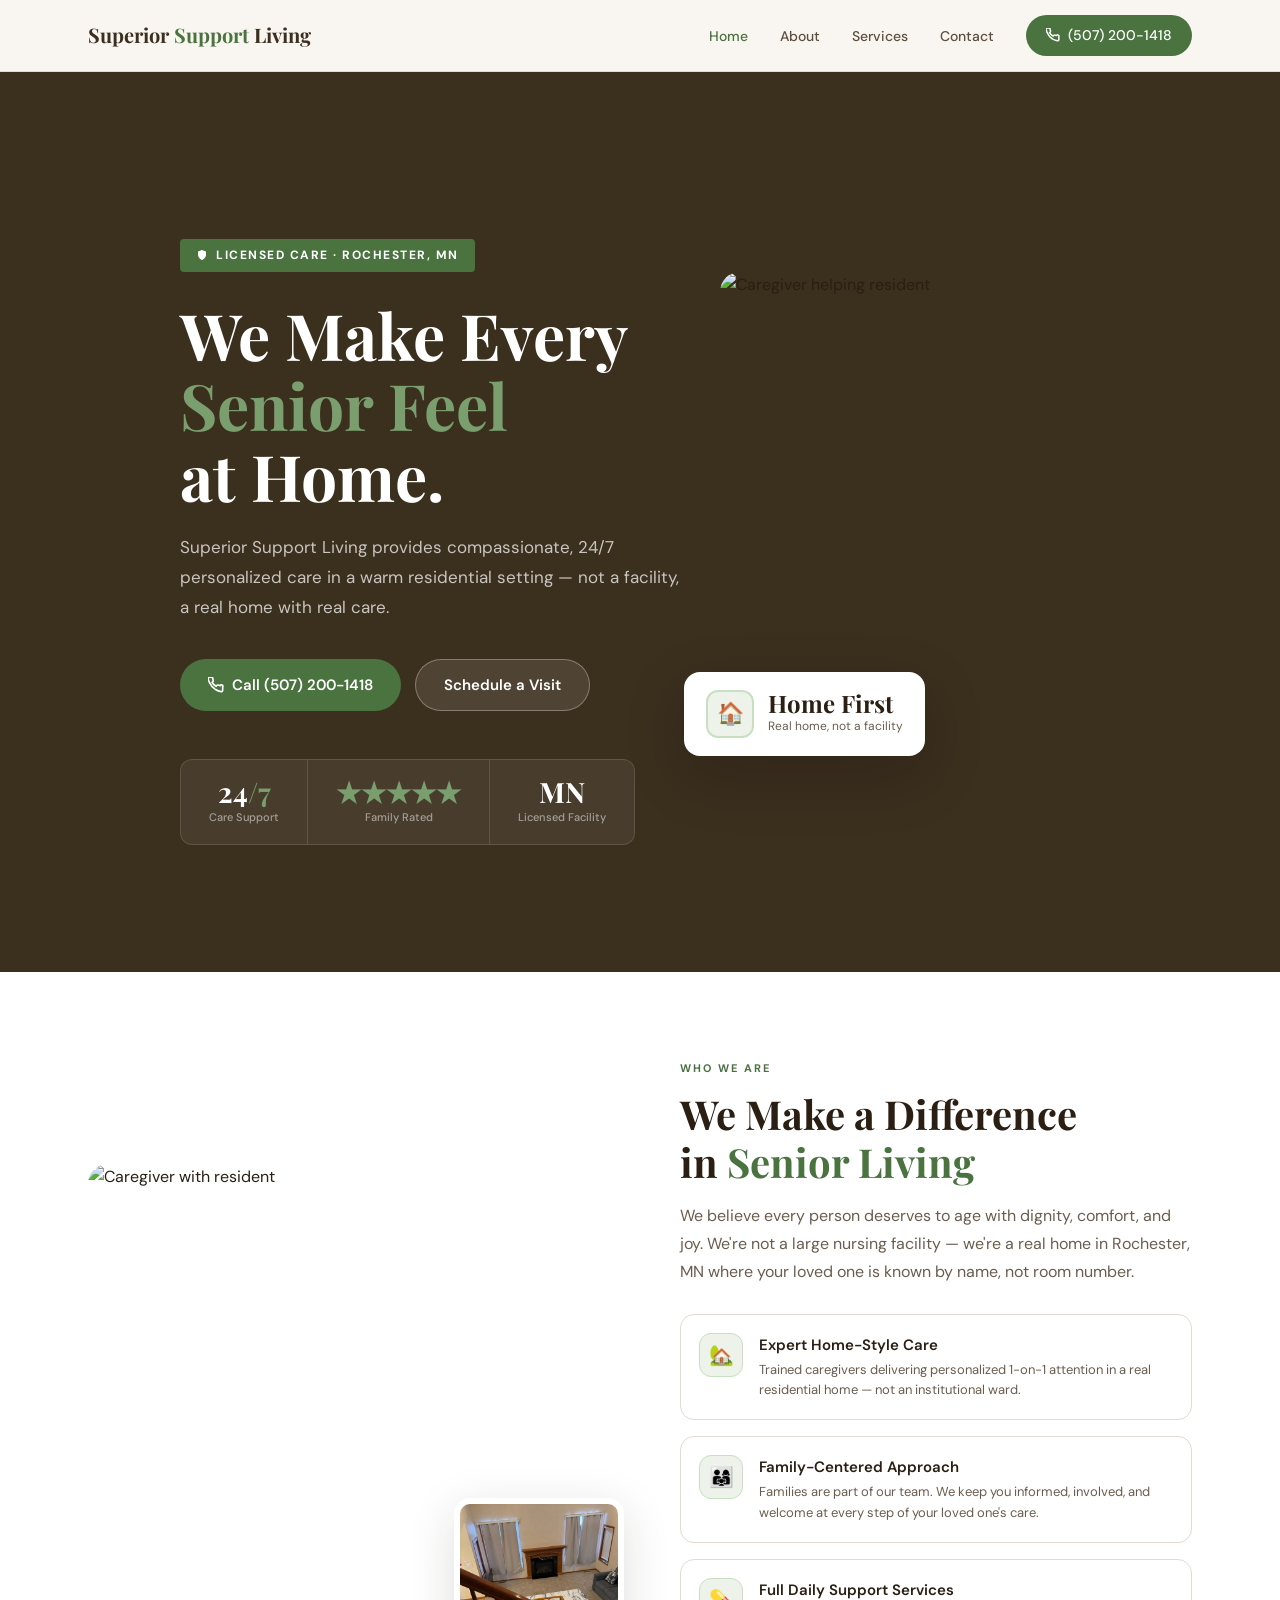
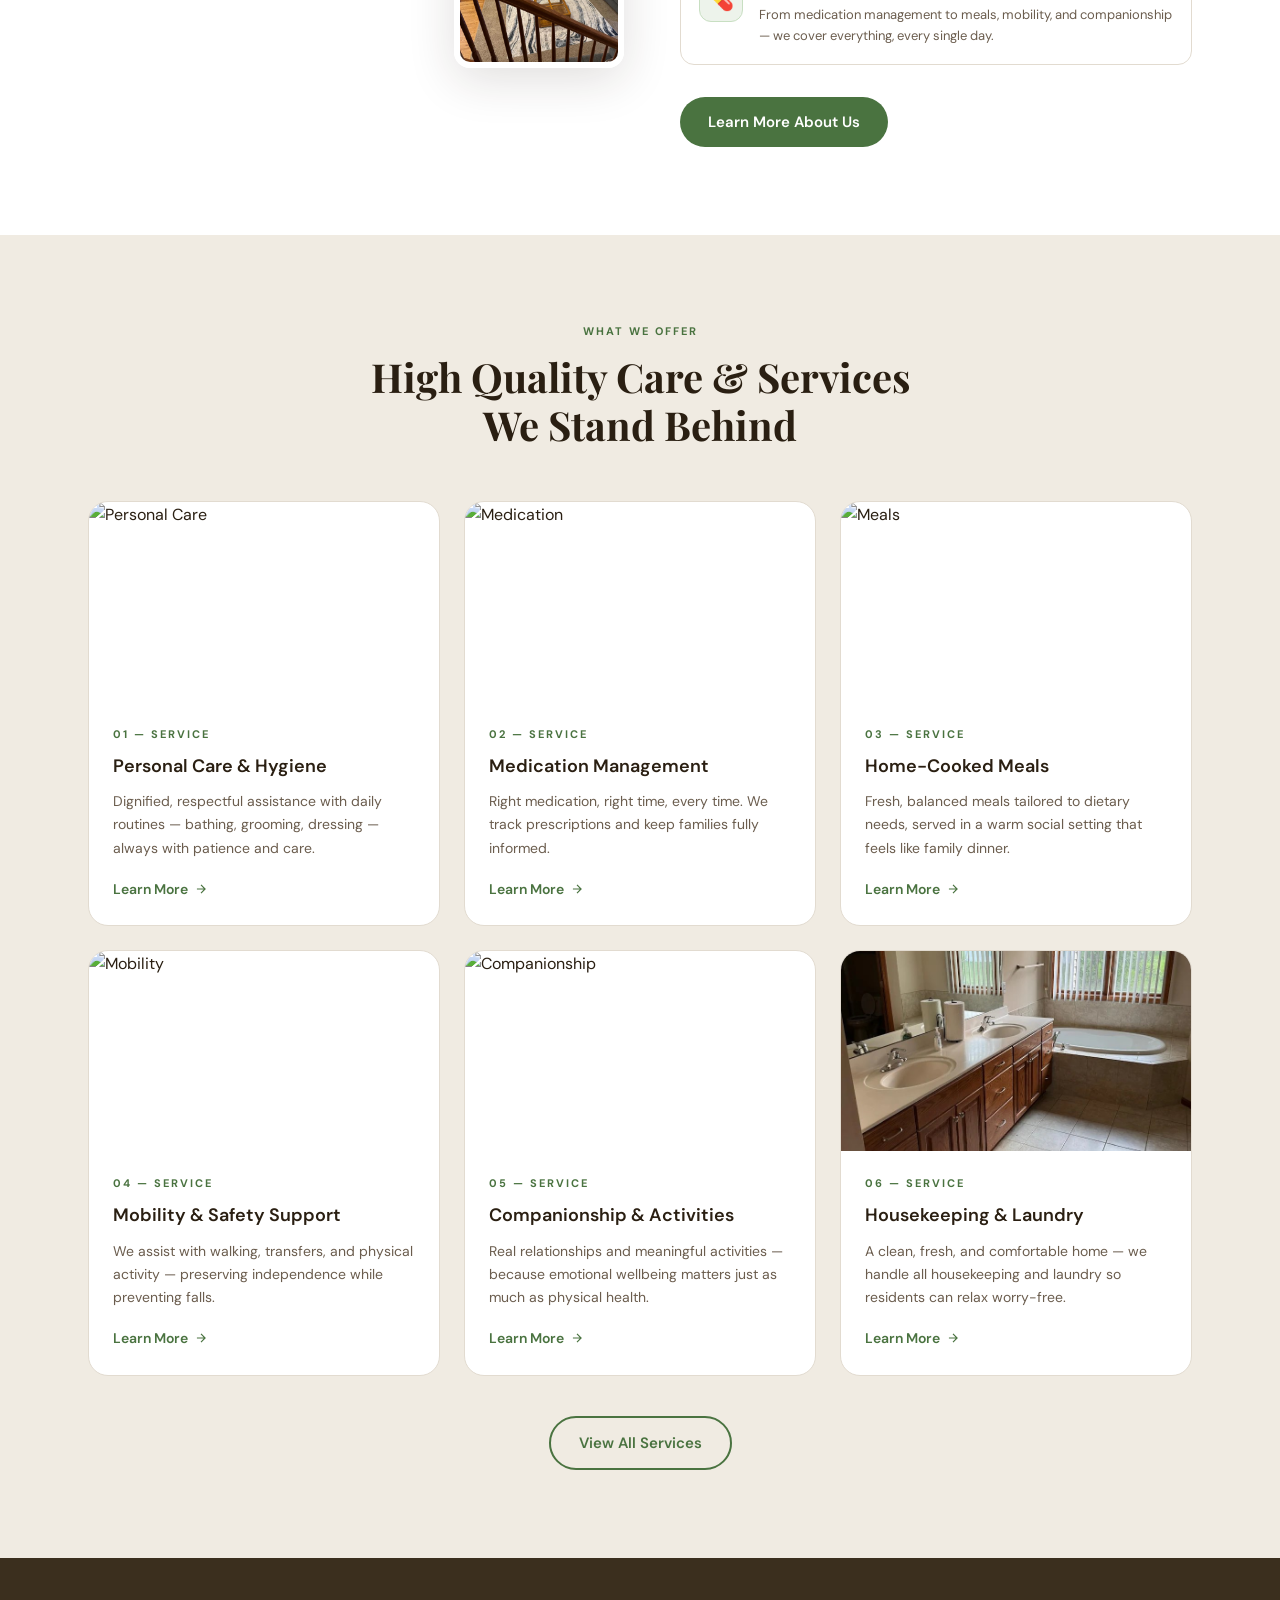
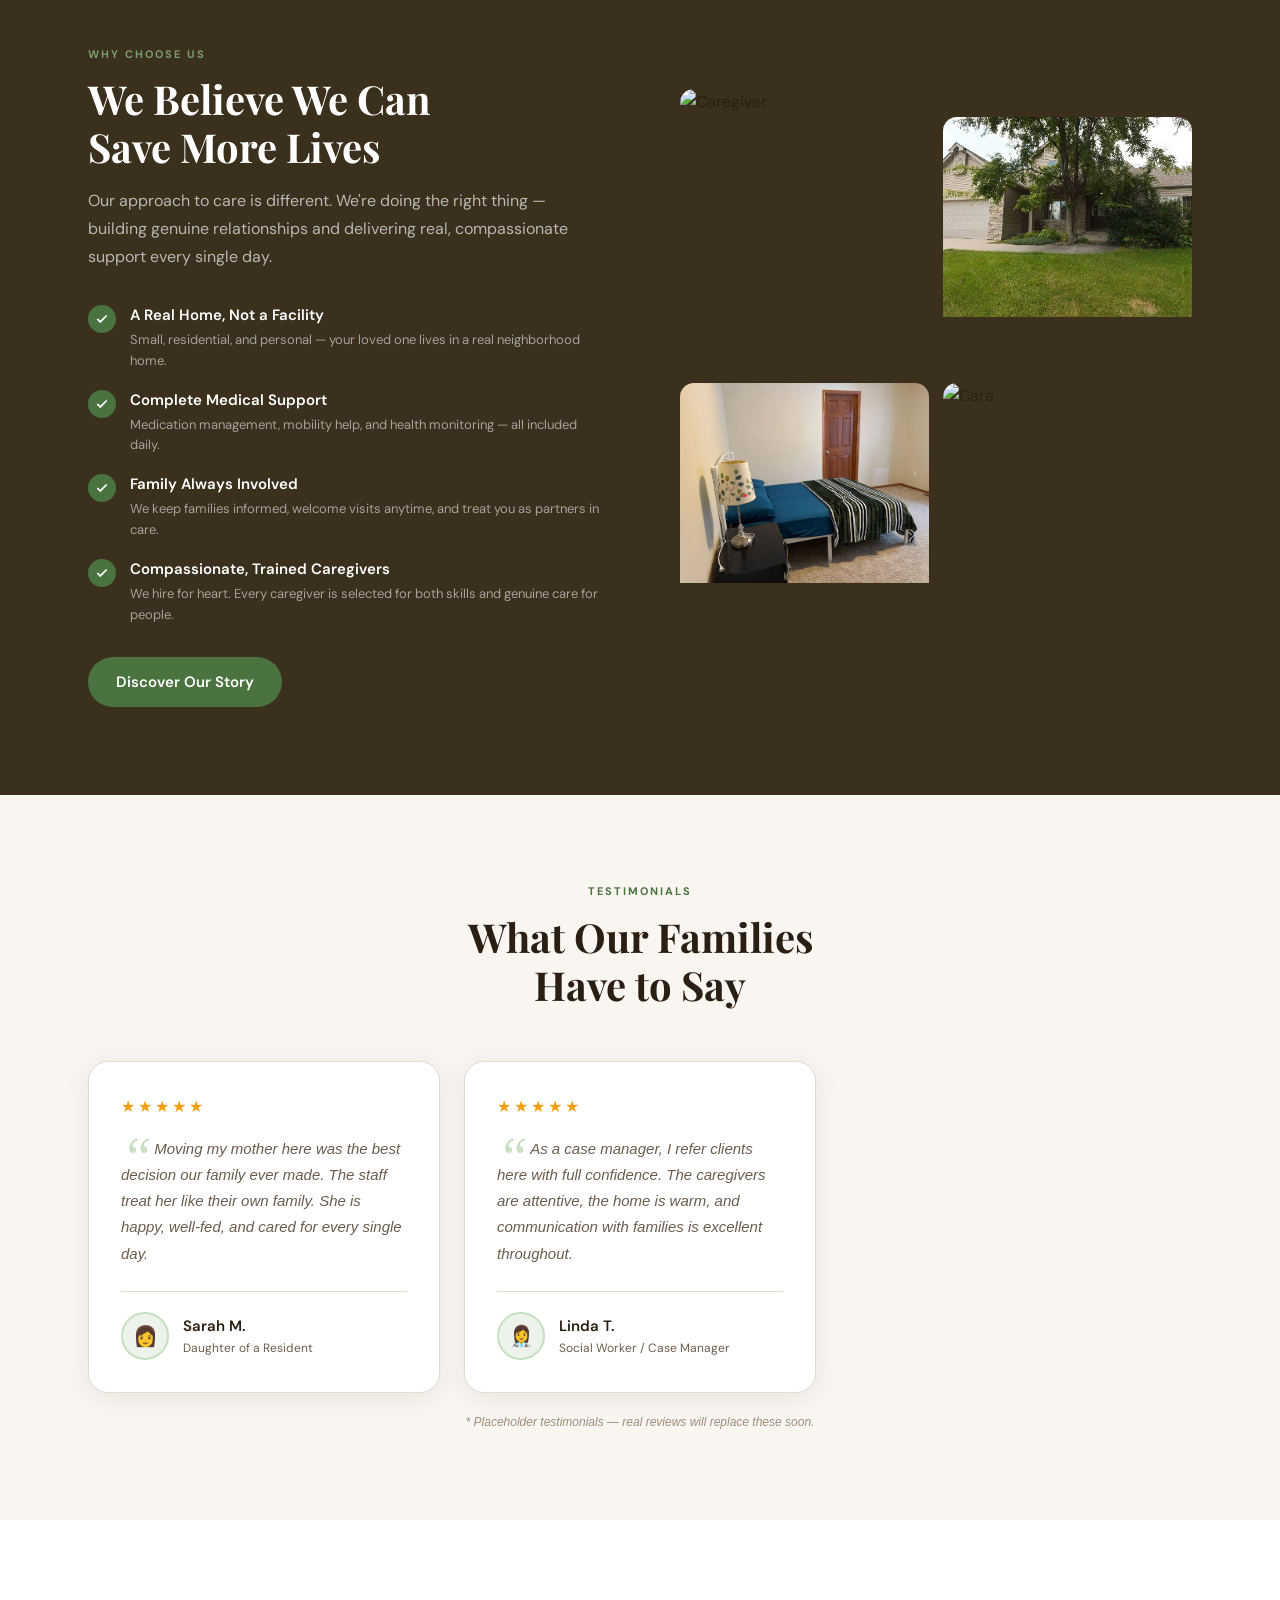
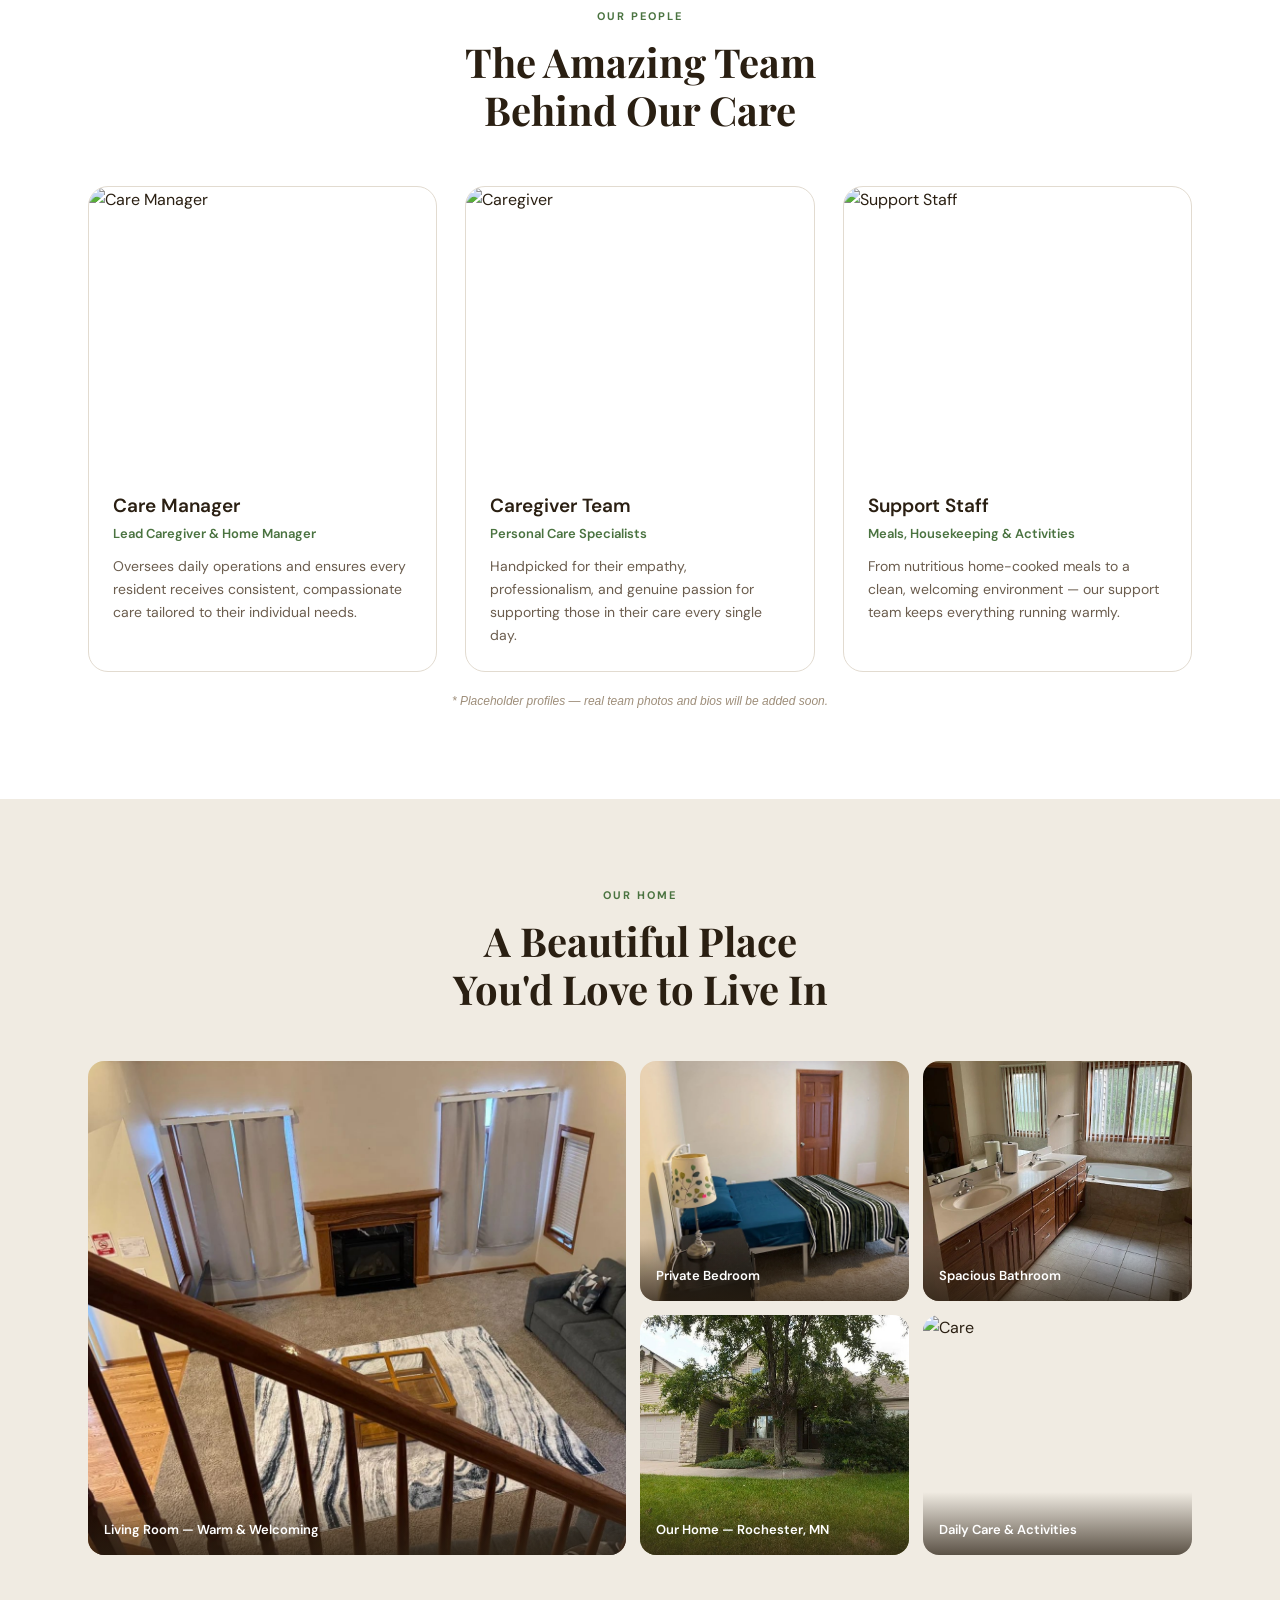
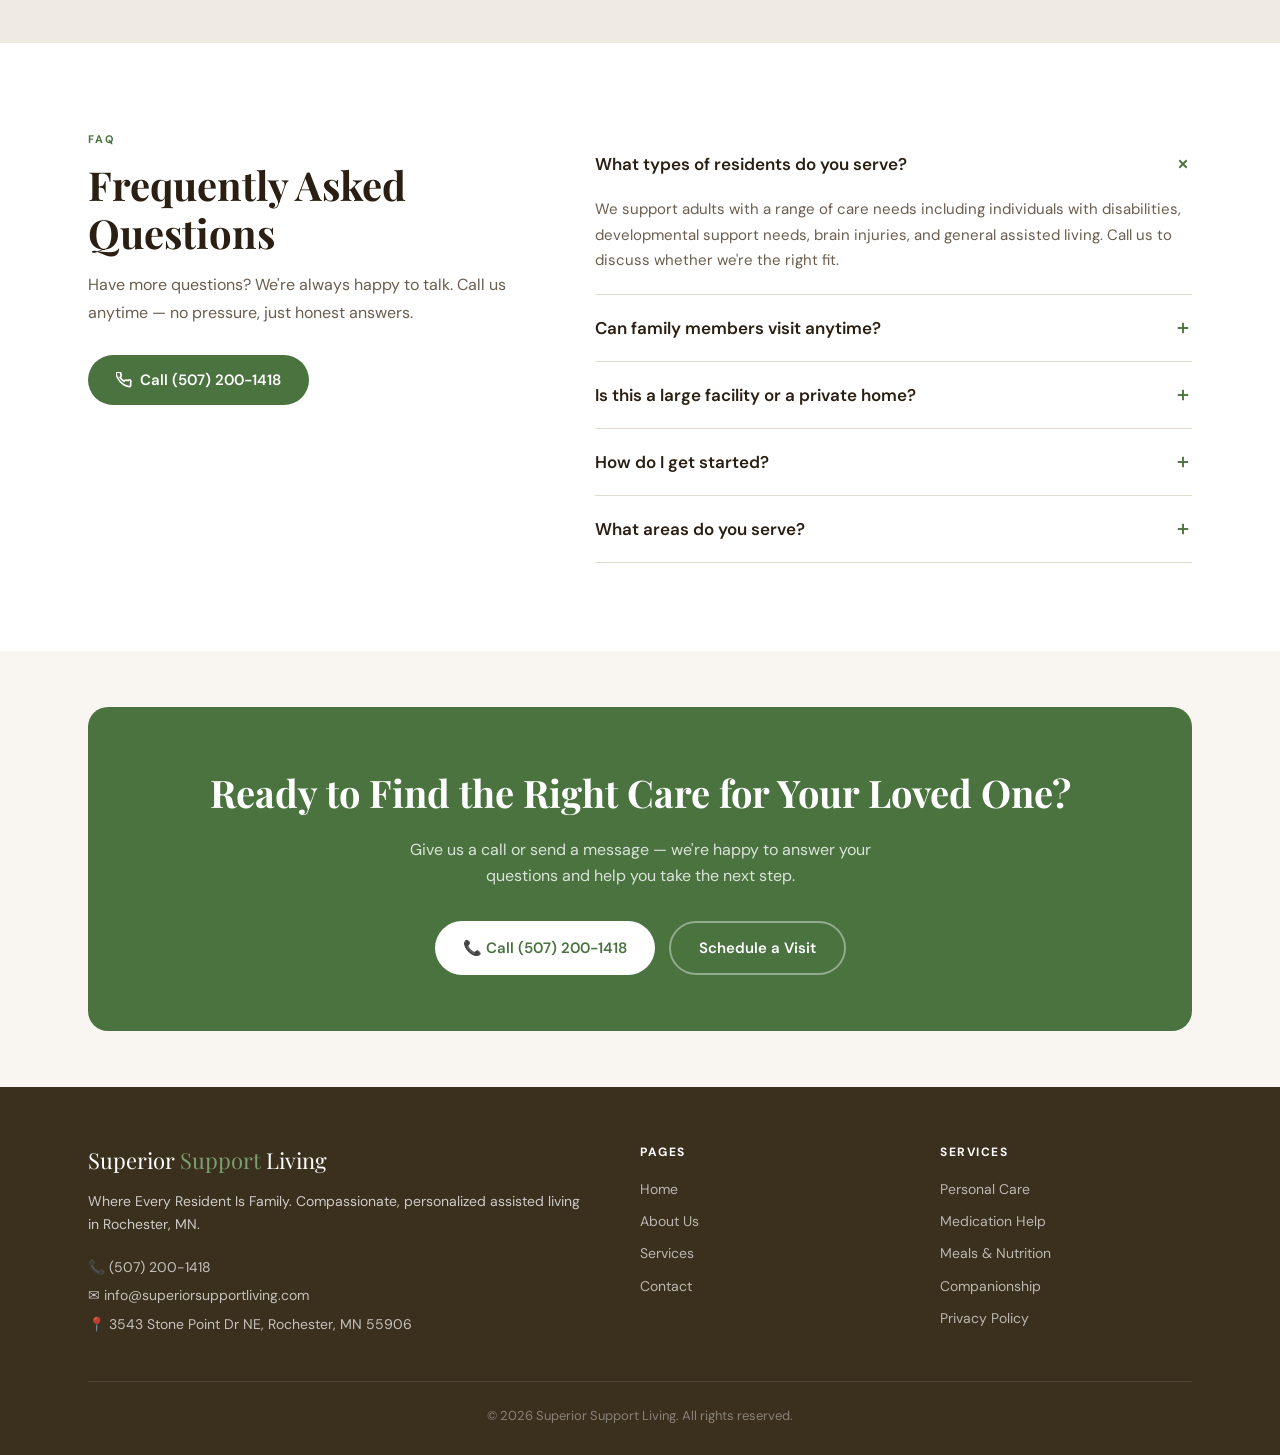
==== commit f3981572: "🔧 Fix content — remove fake stats, experience badge, James R. testimonial" ====
--- a/index.html
+++ b/index.html
@@ -253,8 +253,8 @@
           </div>
           <div class="hero-stats">
             <div class="hero-stat"><div class="hero-stat-num">24<span>/7</span></div><div class="hero-stat-label">Care Support</div></div>
-            <div class="hero-stat"><div class="hero-stat-num">100<span>%</span></div><div class="hero-stat-label">Dedicated Staff</div></div>
-            <div class="hero-stat"><div class="hero-stat-num">5<span>★</span></div><div class="hero-stat-label">Family Rated</div></div>
+            <div class="hero-stat"><div class="hero-stat-num"><span>★★★★★</span></div><div class="hero-stat-label">Family Rated</div></div>
+            <div class="hero-stat"><div class="hero-stat-num">MN<span></span></div><div class="hero-stat-label">Licensed Facility</div></div>
           </div>
         </div>
         <div class="hero-card-col">
@@ -278,7 +278,6 @@
     <div class="container">
       <div class="intro-split">
         <div class="intro-img-wrap">
-          <div class="exp-badge"><div class="num">15+</div><div class="lbl">Years of<br>Experience</div></div>
           <div class="intro-img-main"><img src="https://images.unsplash.com/photo-1576765608866-5b51046452be?w=800&q=80" alt="Caregiver with resident" /></div>
           <div class="intro-img-accent"><img src="1777324866718_image.png" alt="Living room" /></div>
         </div>
@@ -381,17 +380,7 @@
     </div>
   </section>
 
-  <!-- STATS -->
-  <div class="stats-bar">
-    <div class="container">
-      <div class="stats-grid">
-        <div class="stat-item"><div class="stat-num">15<sup>+</sup></div><div class="stat-label">Years of Experience</div></div>
-        <div class="stat-item"><div class="stat-num">50<sup>+</sup></div><div class="stat-label">Families Served</div></div>
-        <div class="stat-item"><div class="stat-num">24<sup>/7</sup></div><div class="stat-label">Hours of Care</div></div>
-        <div class="stat-item"><div class="stat-num">5<sup>★</sup></div><div class="stat-label">Family Satisfaction</div></div>
-      </div>
-    </div>
-  </div>
+  <!-- STATS removed - real numbers needed -->
 
   <!-- TESTIMONIALS -->
   <section class="section" style="background:var(--cream);">
@@ -407,14 +396,6 @@
           <div class="testi-author">
             <div class="testi-avatar">👩</div>
             <div><div class="testi-name">Sarah M.</div><div class="testi-role">Daughter of a Resident</div></div>
-          </div>
-        </div>
-        <div class="testi-card">
-          <div class="testi-stars"><span>★</span><span>★</span><span>★</span><span>★</span><span>★</span></div>
-          <p class="testi-quote">I was worried about finding the right place for my father after his injury. Superior Support Living felt like a home from day one — not a facility. We couldn't be more grateful.</p>
-          <div class="testi-author">
-            <div class="testi-avatar">👨</div>
-            <div><div class="testi-name">James R.</div><div class="testi-role">Son of a Resident</div></div>
           </div>
         </div>
         <div class="testi-card">
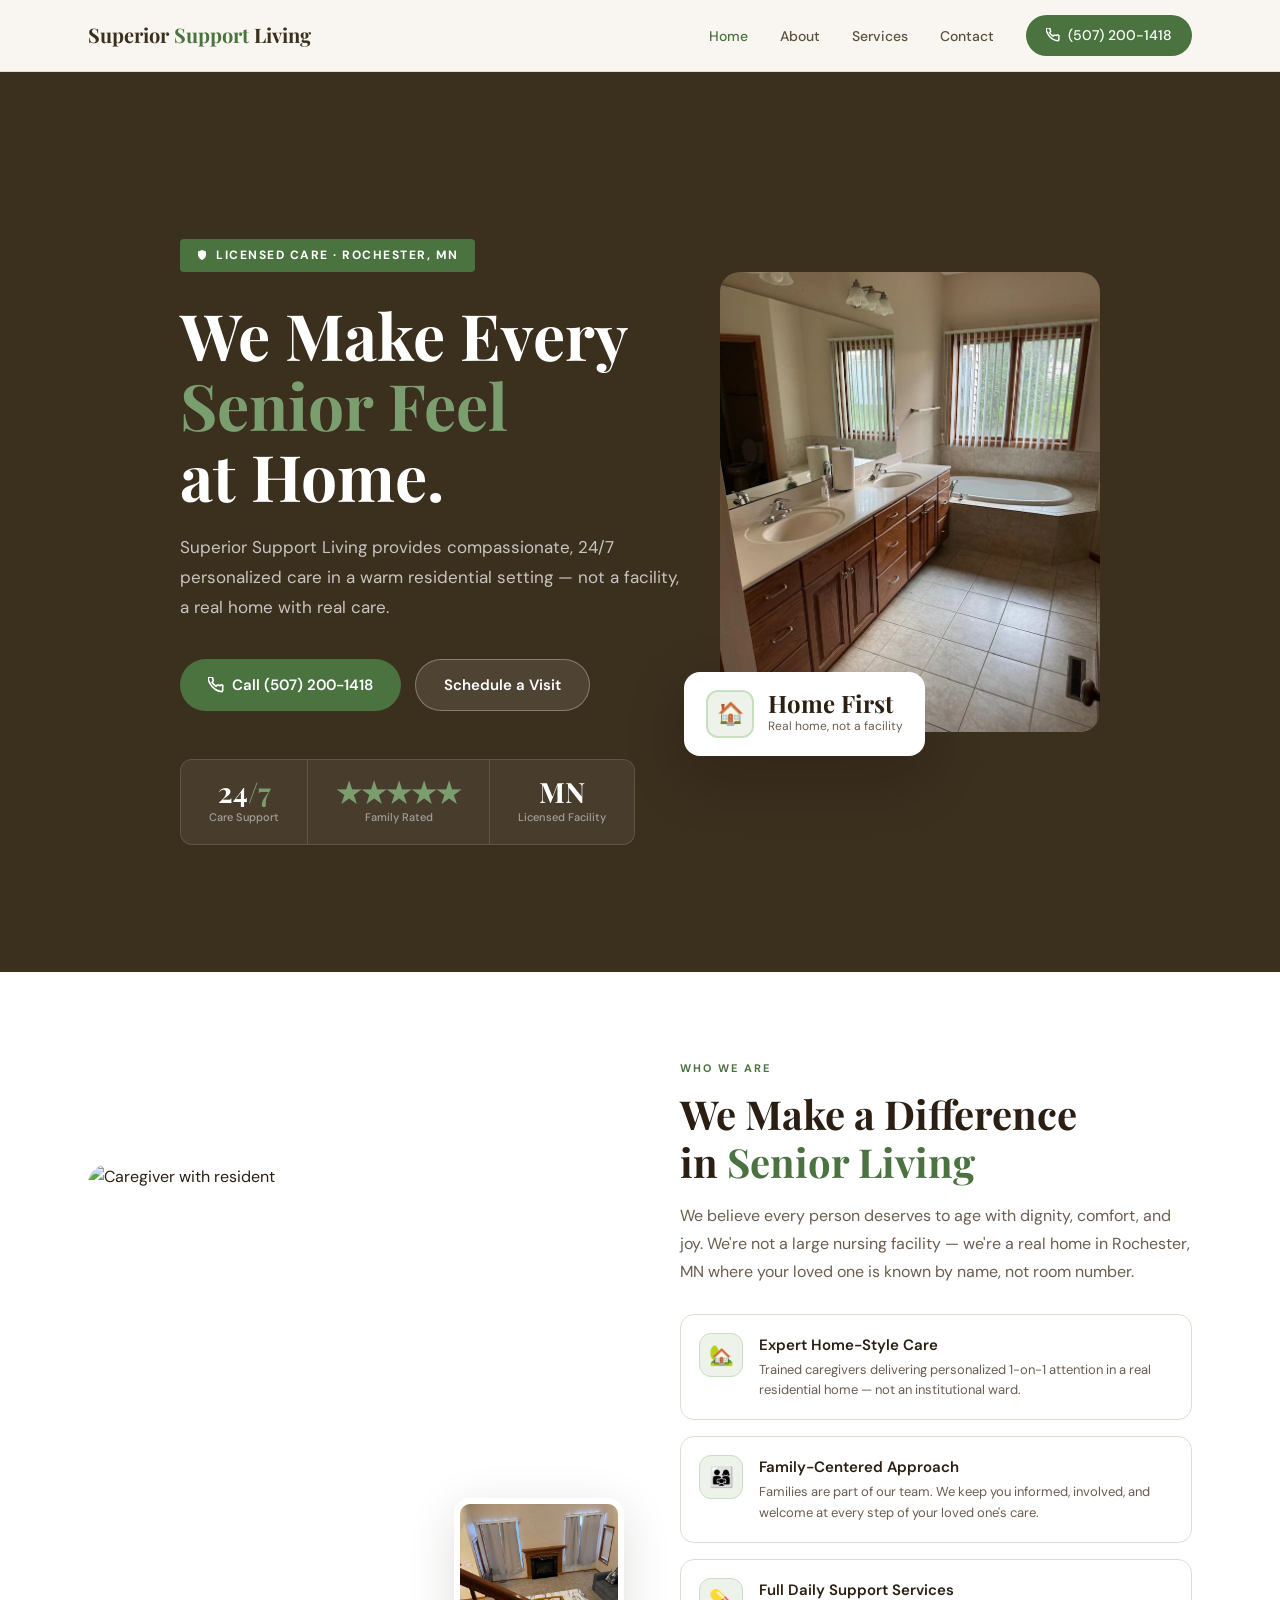
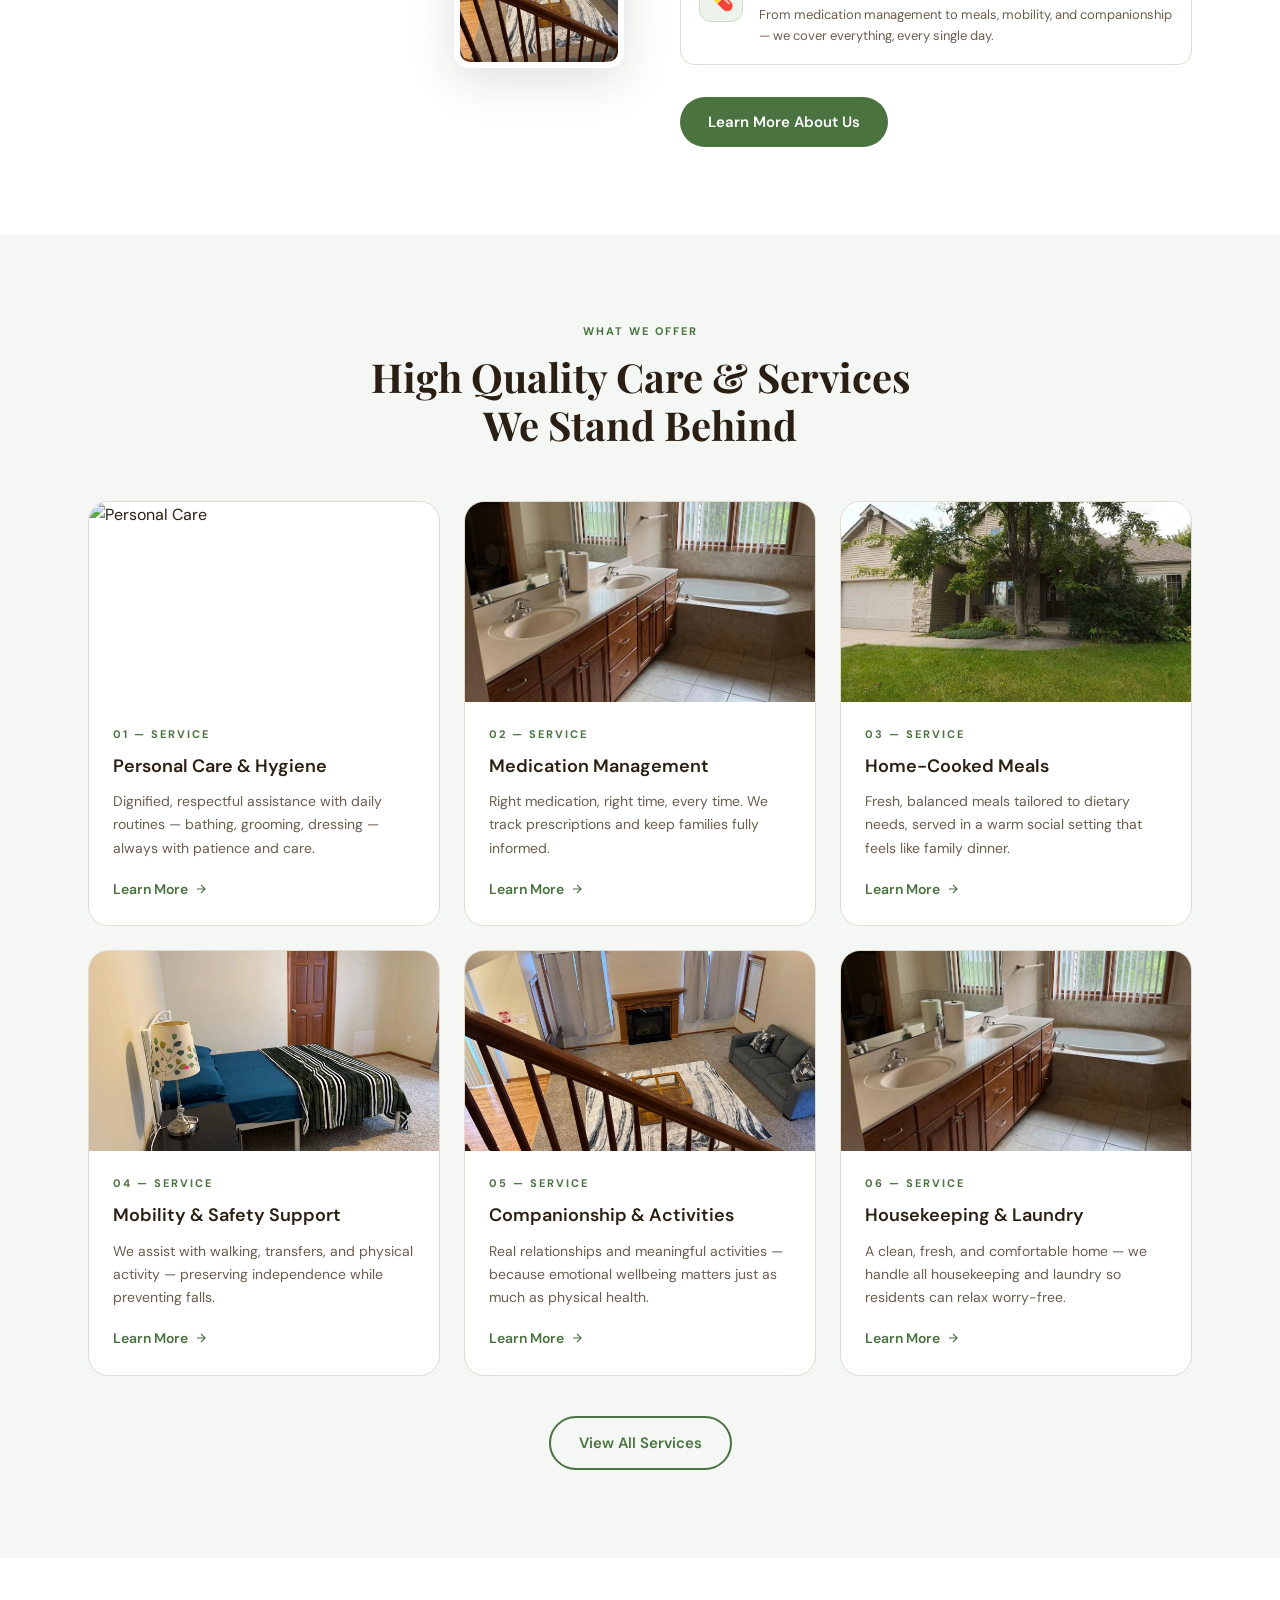
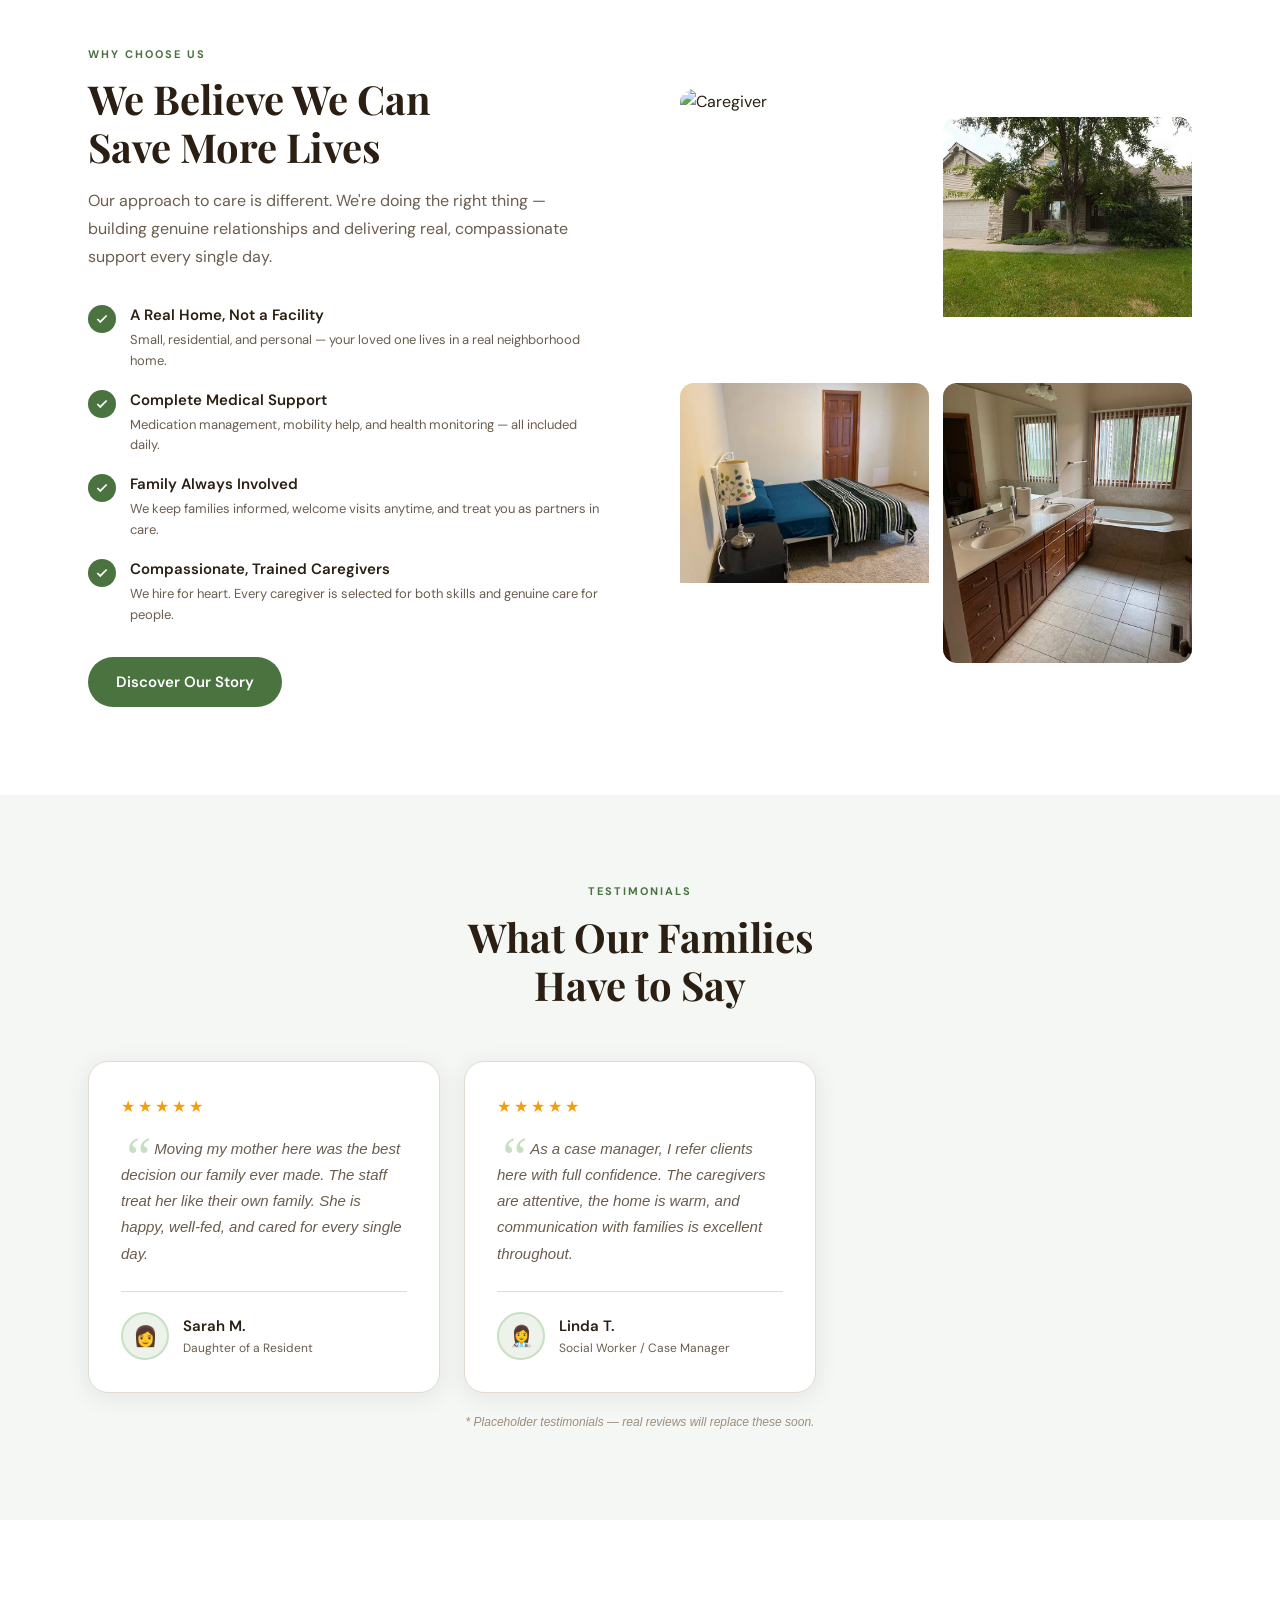
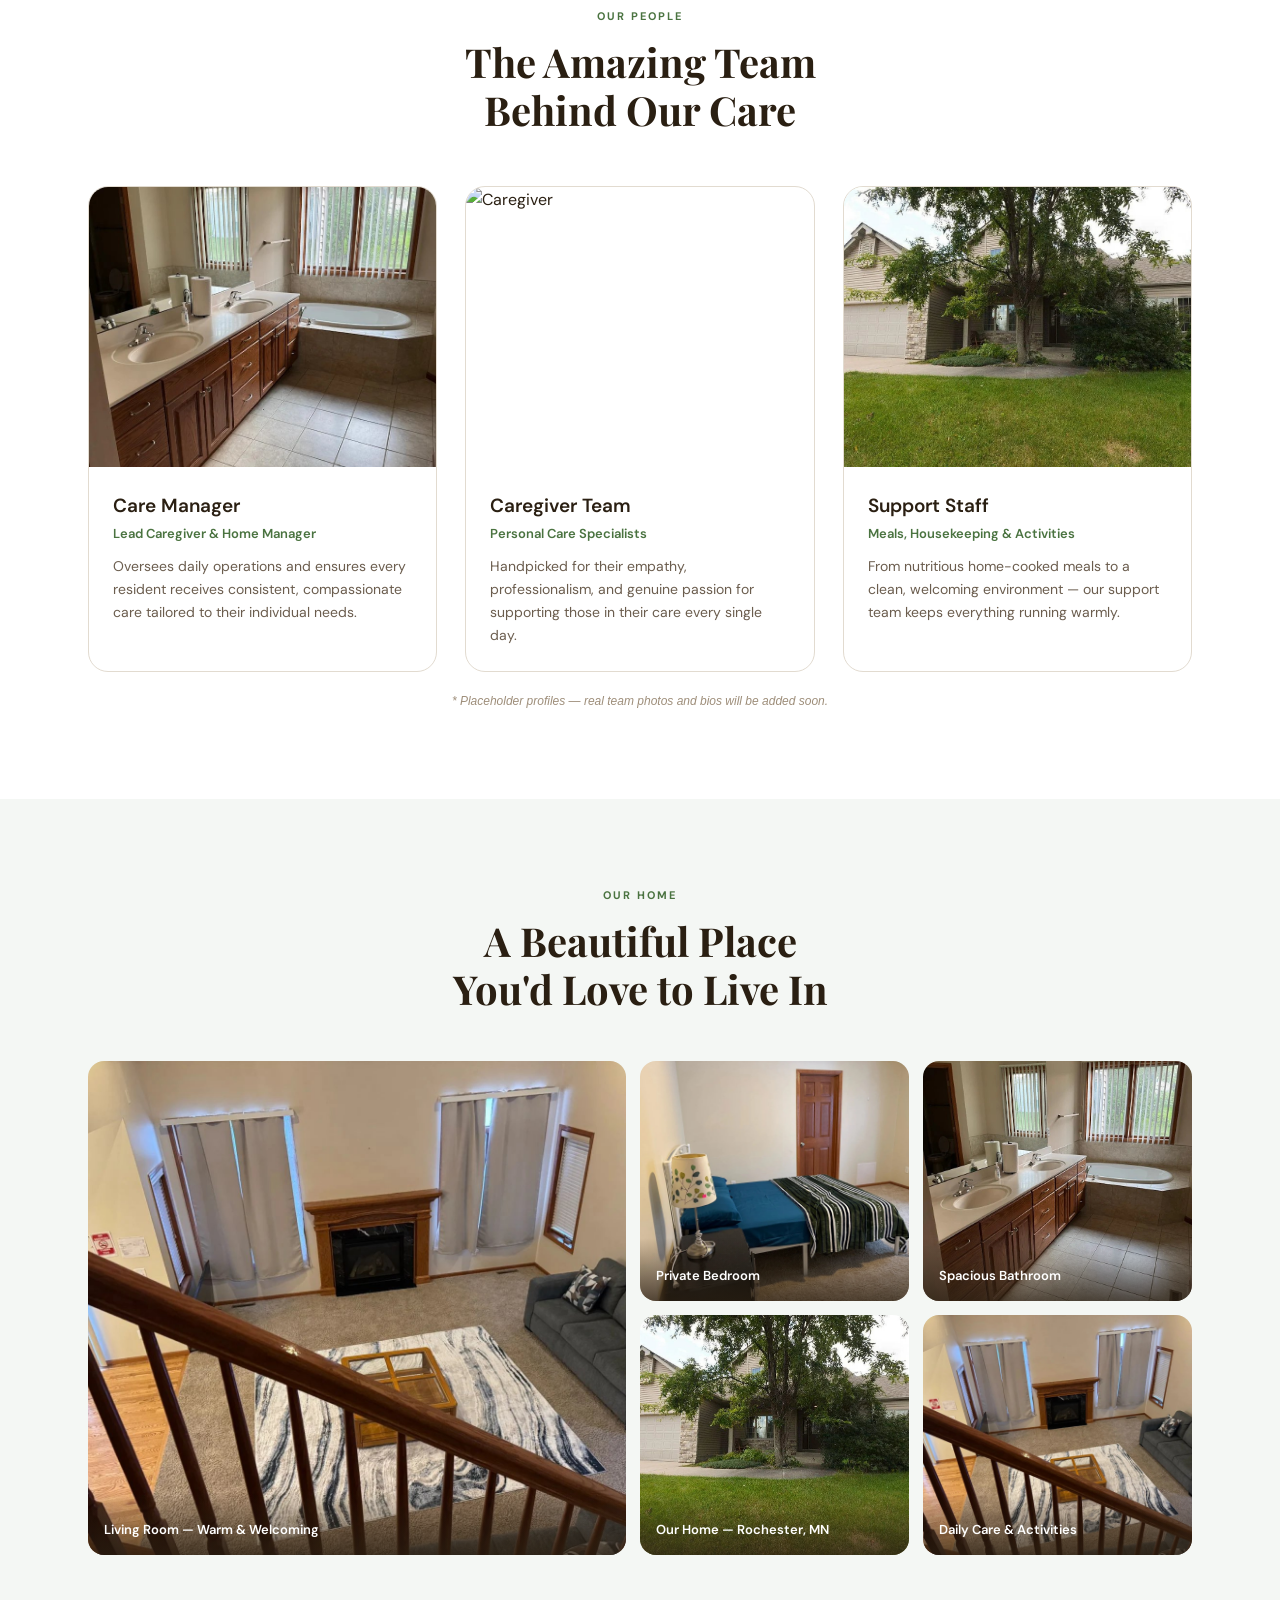
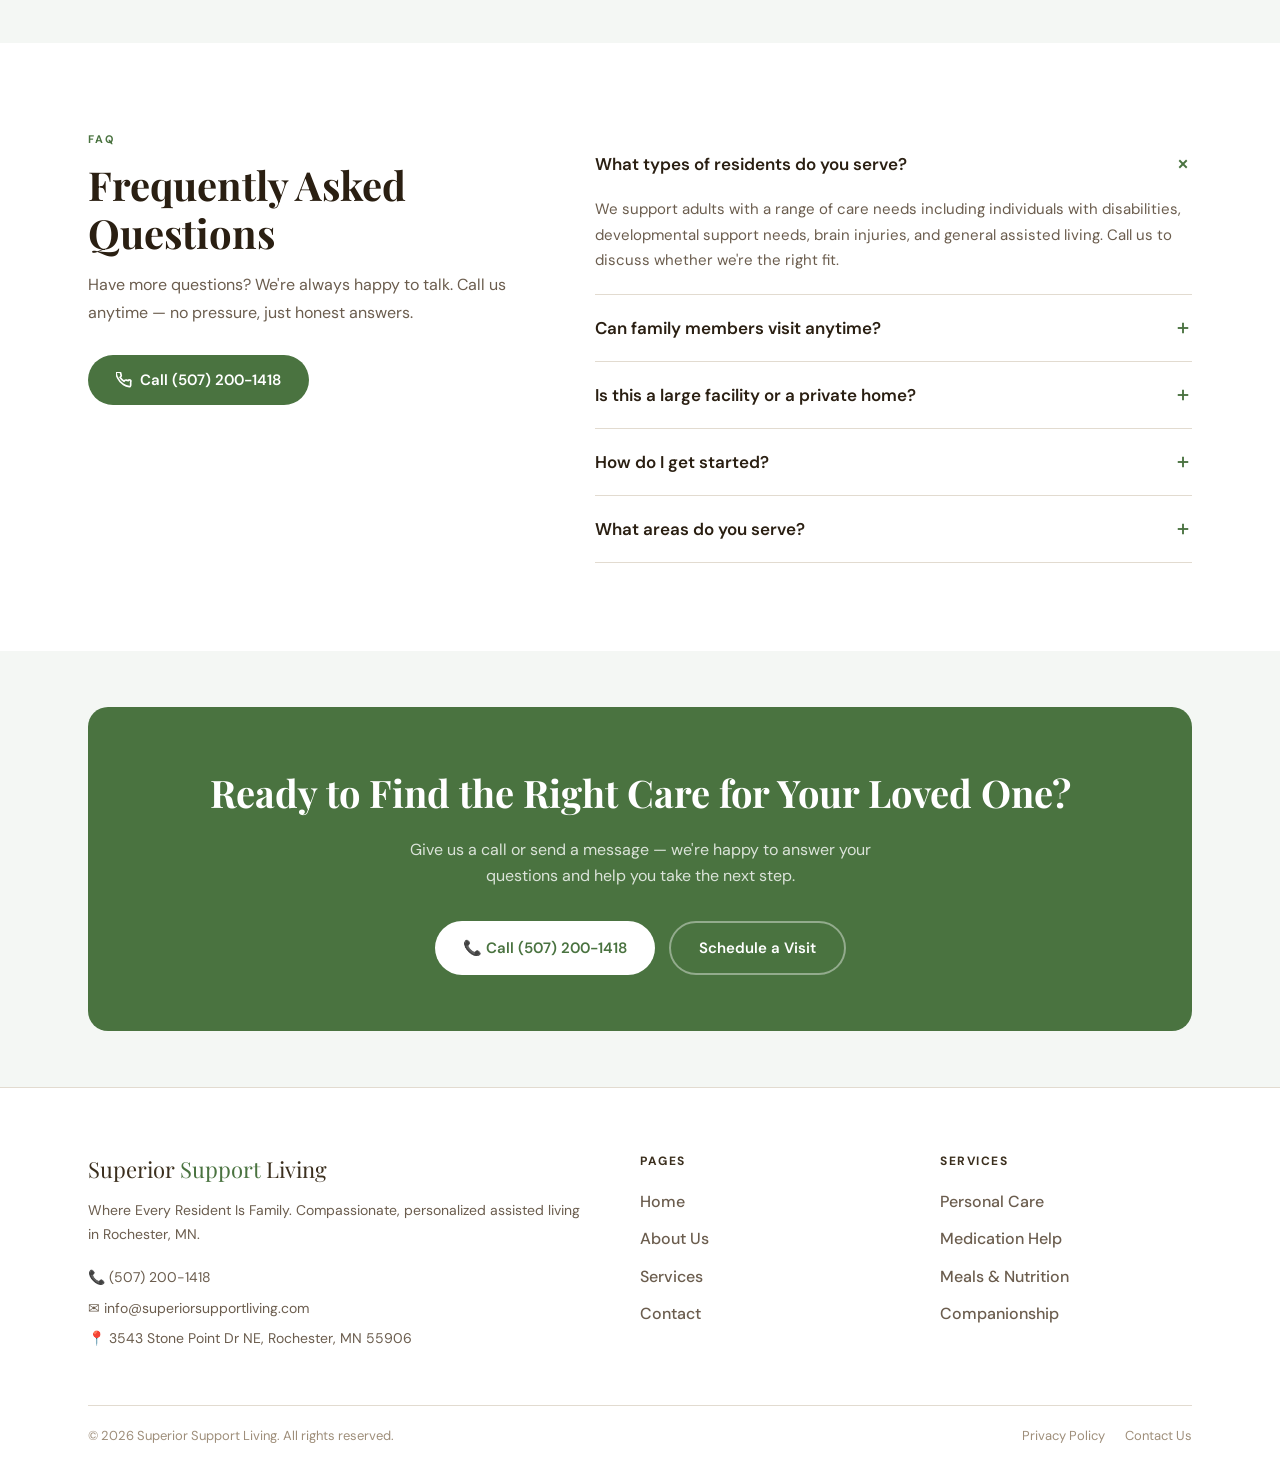
==== commit 135eab20: "✨ Design polish — two bg colors, modern footer, no male/generic photos - Two background colors only:" ====
--- a/index.html
+++ b/index.html
@@ -110,18 +110,17 @@
     .svc-body p { font-size: 14px; color: var(--muted); line-height: 1.65; margin-bottom: 16px; }
 
     /* WHY */
-    .why-section { background: var(--brown); position: relative; overflow: hidden; }
-    .why-section::before { content: ''; position: absolute; inset: 0; background: url('https://images.unsplash.com/photo-1609220136736-443140cffec6?w=1200&q=50') center/cover; opacity: 0.07; }
-    .why-grid { display: grid; grid-template-columns: 1fr 1fr; gap: 80px; align-items: center; position: relative; z-index: 1; }
-    .why-left .eyebrow { color: var(--green-light); }
-    .why-left h2 { color: #fff; }
-    .why-left > p { color: rgba(255,255,255,0.65); font-size: 16px; line-height: 1.75; margin: 16px 0 32px; }
+    .why-section { background: var(--white); }
+    .why-grid { display: grid; grid-template-columns: 1fr 1fr; gap: 80px; align-items: center; }
+    .why-left .eyebrow { color: var(--green); }
+    .why-left h2 { color: var(--text); }
+    .why-left > p { color: var(--muted); font-size: 16px; line-height: 1.75; margin: 16px 0 32px; }
     .why-list { display: flex; flex-direction: column; gap: 16px; }
     .why-item { display: flex; gap: 14px; align-items: flex-start; }
     .why-check { width: 28px; height: 28px; border-radius: 50%; background: var(--green); flex-shrink: 0; display: flex; align-items: center; justify-content: center; margin-top: 2px; }
     .why-check svg { width: 14px; height: 14px; color: #fff; }
-    .why-item h4 { font-size: 15px; font-weight: 600; color: #fff; margin-bottom: 3px; }
-    .why-item p { font-size: 13px; color: rgba(255,255,255,0.55); line-height: 1.6; }
+    .why-item h4 { font-size: 15px; font-weight: 600; color: var(--text); margin-bottom: 3px; }
+    .why-item p { font-size: 13px; color: var(--muted); line-height: 1.6; }
     .why-photos { display: grid; grid-template-columns: 1fr 1fr; gap: 14px; }
     .why-photo { border-radius: 14px; overflow: hidden; }
     .why-photo img { width: 100%; object-fit: cover; display: block; }
@@ -214,9 +213,9 @@
     <a href="index.html" class="nav-logo">Superior <span>Support</span> Living</a>
     <ul class="nav-links">
       <li><a href="index.html" class="active">Home</a></li>
-      <li><a href="about.html">About</a></li>
-      <li><a href="services.html">Services</a></li>
-      <li><a href="contact.html">Contact</a></li>
+      <li><a href="pages.html#about">About</a></li>
+      <li><a href="pages.html#services">Services</a></li>
+      <li><a href="pages.html#contact">Contact</a></li>
       <li><a href="tel:5072001418" class="nav-phone">
         <svg viewBox="0 0 24 24" fill="none" stroke="currentColor" stroke-width="2.5" style="width:14px;height:14px"><path d="M22 16.92v3a2 2 0 01-2.18 2 19.79 19.79 0 01-8.63-3.07A19.5 19.5 0 013.07 9.8a19.79 19.79 0 01-3.07-8.67A2 2 0 012 .11h3a2 2 0 012 1.72c.127.96.361 1.903.7 2.81a2 2 0 01-.45 2.11L6.09 7.91a16 16 0 006 6l1.27-1.27a2 2 0 012.11-.45c.907.339 1.85.573 2.81.7A2 2 0 0122 14.92z"/></svg>
         (507) 200-1418
@@ -226,7 +225,10 @@
   </div>
 </nav>
 <div class="mobile-nav" id="mobile-nav">
-  <a href="index.html">Home</a><a href="about.html">About</a><a href="services.html">Services</a><a href="contact.html">Contact</a>
+  <a href="index.html">Home</a>
+  <a href="pages.html#about">About</a>
+  <a href="pages.html#services">Services</a>
+  <a href="pages.html#contact">Contact</a>
   <a href="tel:5072001418" class="nav-phone" style="width:fit-content">📞 (507) 200-1418</a>
 </div>
 
@@ -249,7 +251,7 @@
               <svg viewBox="0 0 24 24" fill="none" stroke="currentColor" stroke-width="2.5"><path d="M22 16.92v3a2 2 0 01-2.18 2 19.79 19.79 0 01-8.63-3.07A19.5 19.5 0 013.07 9.8a19.79 19.79 0 01-3.07-8.67A2 2 0 012 .11h3a2 2 0 012 1.72c.127.96.361 1.903.7 2.81a2 2 0 01-.45 2.11L6.09 7.91a16 16 0 006 6l1.27-1.27a2 2 0 012.11-.45c.907.339 1.85.573 2.81.7A2 2 0 0122 14.92z"/></svg>
               Call (507) 200-1418
             </a>
-            <a href="contact.html" class="btn" style="background:rgba(255,255,255,0.1);color:#fff;border:1.5px solid rgba(255,255,255,0.3);">Schedule a Visit</a>
+            <a href="pages.html#contact" class="btn" style="background:rgba(255,255,255,0.1);color:#fff;border:1.5px solid rgba(255,255,255,0.3);">Schedule a Visit</a>
           </div>
           <div class="hero-stats">
             <div class="hero-stat"><div class="hero-stat-num">24<span>/7</span></div><div class="hero-stat-label">Care Support</div></div>
@@ -259,7 +261,7 @@
         </div>
         <div class="hero-card-col">
           <div class="hero-img-main">
-            <img src="https://images.unsplash.com/photo-1559839734-2b71ea197ec2?w=700&q=80" alt="Caregiver helping resident" />
+            <img src="1777324900011_image.png" alt="Caregiver helping resident" />
           </div>
           <div class="hero-badge-card">
             <div class="badge-icon">🏠</div>
@@ -299,14 +301,14 @@
               <div><h4>Full Daily Support Services</h4><p>From medication management to meals, mobility, and companionship — we cover everything, every single day.</p></div>
             </div>
           </div>
-          <a href="about.html" class="btn btn-primary">Learn More About Us</a>
+          <a href="pages.html#about" class="btn btn-primary">Learn More About Us</a>
         </div>
       </div>
     </div>
   </section>
 
   <!-- SERVICES -->
-  <section class="section" style="background:var(--cream-dark);">
+  <section class="section" style="background:var(--cream);">
     <div class="container">
       <div style="text-align:center;max-width:600px;margin:0 auto 52px;">
         <div class="eyebrow">What We Offer</div>
@@ -315,30 +317,30 @@
       <div class="svc-grid">
         <div class="svc-card">
           <div class="svc-img"><img src="https://images.unsplash.com/photo-1576765608866-5b51046452be?w=600&q=80" alt="Personal Care" /></div>
-          <div class="svc-body"><div class="svc-num">01 — Service</div><h3>Personal Care &amp; Hygiene</h3><p>Dignified, respectful assistance with daily routines — bathing, grooming, dressing — always with patience and care.</p><a href="services.html" class="link-arrow">Learn More <svg viewBox="0 0 24 24" fill="none" stroke="currentColor" stroke-width="2"><path d="M5 12h14M12 5l7 7-7 7"/></svg></a></div>
+          <div class="svc-body"><div class="svc-num">01 — Service</div><h3>Personal Care &amp; Hygiene</h3><p>Dignified, respectful assistance with daily routines — bathing, grooming, dressing — always with patience and care.</p><a href="pages.html#services" class="link-arrow">Learn More <svg viewBox="0 0 24 24" fill="none" stroke="currentColor" stroke-width="2"><path d="M5 12h14M12 5l7 7-7 7"/></svg></a></div>
         </div>
         <div class="svc-card">
-          <div class="svc-img"><img src="https://images.unsplash.com/photo-1559839734-2b71ea197ec2?w=600&q=80" alt="Medication" /></div>
-          <div class="svc-body"><div class="svc-num">02 — Service</div><h3>Medication Management</h3><p>Right medication, right time, every time. We track prescriptions and keep families fully informed.</p><a href="services.html" class="link-arrow">Learn More <svg viewBox="0 0 24 24" fill="none" stroke="currentColor" stroke-width="2"><path d="M5 12h14M12 5l7 7-7 7"/></svg></a></div>
+          <div class="svc-img"><img src="1777324900011_image.png" alt="Medication" /></div>
+          <div class="svc-body"><div class="svc-num">02 — Service</div><h3>Medication Management</h3><p>Right medication, right time, every time. We track prescriptions and keep families fully informed.</p><a href="pages.html#services" class="link-arrow">Learn More <svg viewBox="0 0 24 24" fill="none" stroke="currentColor" stroke-width="2"><path d="M5 12h14M12 5l7 7-7 7"/></svg></a></div>
         </div>
         <div class="svc-card">
-          <div class="svc-img"><img src="https://images.unsplash.com/photo-1609220136736-443140cffec6?w=600&q=80" alt="Meals" /></div>
-          <div class="svc-body"><div class="svc-num">03 — Service</div><h3>Home-Cooked Meals</h3><p>Fresh, balanced meals tailored to dietary needs, served in a warm social setting that feels like family dinner.</p><a href="services.html" class="link-arrow">Learn More <svg viewBox="0 0 24 24" fill="none" stroke="currentColor" stroke-width="2"><path d="M5 12h14M12 5l7 7-7 7"/></svg></a></div>
+          <div class="svc-img"><img src="1777324919196_image.png" alt="Meals" /></div>
+          <div class="svc-body"><div class="svc-num">03 — Service</div><h3>Home-Cooked Meals</h3><p>Fresh, balanced meals tailored to dietary needs, served in a warm social setting that feels like family dinner.</p><a href="pages.html#services" class="link-arrow">Learn More <svg viewBox="0 0 24 24" fill="none" stroke="currentColor" stroke-width="2"><path d="M5 12h14M12 5l7 7-7 7"/></svg></a></div>
         </div>
         <div class="svc-card">
-          <div class="svc-img"><img src="https://images.unsplash.com/photo-1576091160399-112ba8d25d1d?w=600&q=80" alt="Mobility" /></div>
-          <div class="svc-body"><div class="svc-num">04 — Service</div><h3>Mobility &amp; Safety Support</h3><p>We assist with walking, transfers, and physical activity — preserving independence while preventing falls.</p><a href="services.html" class="link-arrow">Learn More <svg viewBox="0 0 24 24" fill="none" stroke="currentColor" stroke-width="2"><path d="M5 12h14M12 5l7 7-7 7"/></svg></a></div>
+          <div class="svc-img"><img src="1777324880908_image.png" alt="Mobility" /></div>
+          <div class="svc-body"><div class="svc-num">04 — Service</div><h3>Mobility &amp; Safety Support</h3><p>We assist with walking, transfers, and physical activity — preserving independence while preventing falls.</p><a href="pages.html#services" class="link-arrow">Learn More <svg viewBox="0 0 24 24" fill="none" stroke="currentColor" stroke-width="2"><path d="M5 12h14M12 5l7 7-7 7"/></svg></a></div>
         </div>
         <div class="svc-card">
-          <div class="svc-img"><img src="https://images.unsplash.com/photo-1600880292203-757bb62b4baf?w=600&q=80" alt="Companionship" /></div>
-          <div class="svc-body"><div class="svc-num">05 — Service</div><h3>Companionship &amp; Activities</h3><p>Real relationships and meaningful activities — because emotional wellbeing matters just as much as physical health.</p><a href="services.html" class="link-arrow">Learn More <svg viewBox="0 0 24 24" fill="none" stroke="currentColor" stroke-width="2"><path d="M5 12h14M12 5l7 7-7 7"/></svg></a></div>
+          <div class="svc-img"><img src="1777324866718_image.png" alt="Companionship" /></div>
+          <div class="svc-body"><div class="svc-num">05 — Service</div><h3>Companionship &amp; Activities</h3><p>Real relationships and meaningful activities — because emotional wellbeing matters just as much as physical health.</p><a href="pages.html#services" class="link-arrow">Learn More <svg viewBox="0 0 24 24" fill="none" stroke="currentColor" stroke-width="2"><path d="M5 12h14M12 5l7 7-7 7"/></svg></a></div>
         </div>
         <div class="svc-card">
           <div class="svc-img"><img src="1777324900011_image.png" alt="Housekeeping" /></div>
-          <div class="svc-body"><div class="svc-num">06 — Service</div><h3>Housekeeping &amp; Laundry</h3><p>A clean, fresh, and comfortable home — we handle all housekeeping and laundry so residents can relax worry-free.</p><a href="services.html" class="link-arrow">Learn More <svg viewBox="0 0 24 24" fill="none" stroke="currentColor" stroke-width="2"><path d="M5 12h14M12 5l7 7-7 7"/></svg></a></div>
-        </div>
-      </div>
-      <div style="text-align:center;margin-top:40px;"><a href="services.html" class="btn btn-outline">View All Services</a></div>
+          <div class="svc-body"><div class="svc-num">06 — Service</div><h3>Housekeeping &amp; Laundry</h3><p>A clean, fresh, and comfortable home — we handle all housekeeping and laundry so residents can relax worry-free.</p><a href="pages.html#services" class="link-arrow">Learn More <svg viewBox="0 0 24 24" fill="none" stroke="currentColor" stroke-width="2"><path d="M5 12h14M12 5l7 7-7 7"/></svg></a></div>
+        </div>
+      </div>
+      <div style="text-align:center;margin-top:40px;"><a href="pages.html#services" class="btn btn-outline">View All Services</a></div>
     </div>
   </section>
 
@@ -368,19 +370,19 @@
               <div><h4>Compassionate, Trained Caregivers</h4><p>We hire for heart. Every caregiver is selected for both skills and genuine care for people.</p></div>
             </div>
           </div>
-          <a href="about.html" class="btn btn-primary" style="margin-top:32px;">Discover Our Story</a>
+          <a href="pages.html#about" class="btn btn-primary" style="margin-top:32px;">Discover Our Story</a>
         </div>
         <div class="why-photos">
           <div class="why-photo tall"><img src="https://images.unsplash.com/photo-1576765608866-5b51046452be?w=500&q=80" alt="Caregiver" /></div>
           <div class="why-photo short offset"><img src="1777324919196_image.png" alt="Our home" /></div>
           <div class="why-photo short"><img src="1777324880908_image.png" alt="Bedroom" /></div>
-          <div class="why-photo tall"><img src="https://images.unsplash.com/photo-1559839734-2b71ea197ec2?w=500&q=80" alt="Care" /></div>
-        </div>
-      </div>
-    </div>
-  </section>
-
-  <!-- STATS removed - real numbers needed -->
+          <div class="why-photo tall"><img src="1777324900011_image.png" alt="Care" /></div>
+        </div>
+      </div>
+    </div>
+  </section>
+
+
 
   <!-- TESTIMONIALS -->
   <section class="section" style="background:var(--cream);">
@@ -420,7 +422,7 @@
       </div>
       <div class="team-grid">
         <div class="team-card">
-          <div class="team-img"><img src="https://images.unsplash.com/photo-1559839734-2b71ea197ec2?w=500&q=80" alt="Care Manager" /></div>
+          <div class="team-img"><img src="1777324900011_image.png" alt="Care Manager" /></div>
           <div class="team-body"><h3>Care Manager</h3><div class="team-role">Lead Caregiver &amp; Home Manager</div><p>Oversees daily operations and ensures every resident receives consistent, compassionate care tailored to their individual needs.</p></div>
         </div>
         <div class="team-card">
@@ -428,7 +430,7 @@
           <div class="team-body"><h3>Caregiver Team</h3><div class="team-role">Personal Care Specialists</div><p>Handpicked for their empathy, professionalism, and genuine passion for supporting those in their care every single day.</p></div>
         </div>
         <div class="team-card">
-          <div class="team-img"><img src="https://images.unsplash.com/photo-1609220136736-443140cffec6?w=500&q=80" alt="Support Staff" /></div>
+          <div class="team-img"><img src="1777324919196_image.png" alt="Support Staff" /></div>
           <div class="team-body"><h3>Support Staff</h3><div class="team-role">Meals, Housekeeping &amp; Activities</div><p>From nutritious home-cooked meals to a clean, welcoming environment — our support team keeps everything running warmly.</p></div>
         </div>
       </div>
@@ -437,7 +439,7 @@
   </section>
 
   <!-- GALLERY -->
-  <section class="section" style="background:var(--cream-dark);">
+  <section class="section" style="background:var(--cream);">
     <div class="container">
       <div style="text-align:center;max-width:560px;margin:0 auto 48px;">
         <div class="eyebrow">Our Home</div>
@@ -448,7 +450,7 @@
         <div class="gallery-item"><img src="1777324880908_image.png" alt="Bedroom" /><div class="gal-label">Private Bedroom</div></div>
         <div class="gallery-item"><img src="1777324900011_image.png" alt="Bathroom" /><div class="gal-label">Spacious Bathroom</div></div>
         <div class="gallery-item"><img src="1777324919196_image.png" alt="Exterior" /><div class="gal-label">Our Home — Rochester, MN</div></div>
-        <div class="gallery-item"><img src="https://images.unsplash.com/photo-1600880292203-757bb62b4baf?w=600&q=80" alt="Care" /><div class="gal-label">Daily Care &amp; Activities</div></div>
+        <div class="gallery-item"><img src="1777324866718_image.png" alt="Care" /><div class="gal-label">Daily Care &amp; Activities</div></div>
       </div>
     </div>
   </section>
@@ -500,7 +502,7 @@
         <p>Give us a call or send a message — we're happy to answer your questions and help you take the next step.</p>
         <div class="btn-row">
           <a href="tel:5072001418" class="btn btn-white">📞 Call (507) 200-1418</a>
-          <a href="contact.html" class="btn" style="background:transparent;color:white;border:2px solid rgba(255,255,255,0.4);">Schedule a Visit</a>
+          <a href="pages.html#contact" class="btn" style="background:transparent;color:white;border:2px solid rgba(255,255,255,0.4);">Schedule a Visit</a>
         </div>
       </div>
     </div>
@@ -520,12 +522,31 @@
           <a href="https://maps.google.com/?q=3543+Stone+Point+Dr+NE+Rochester+MN" target="_blank">📍 3543 Stone Point Dr NE, Rochester, MN 55906</a>
         </div>
       </div>
-      <div class="footer-col"><h4>Pages</h4><a href="index.html">Home</a><a href="about.html">About Us</a><a href="services.html">Services</a><a href="contact.html">Contact</a></div>
-      <div class="footer-col"><h4>Services</h4><a href="services.html">Personal Care</a><a href="services.html">Medication Help</a><a href="services.html">Meals &amp; Nutrition</a><a href="services.html">Companionship</a><a href="privacy.html">Privacy Policy</a></div>
-    </div>
-    <div class="footer-bottom">© 2026 Superior Support Living. All rights reserved.</div>
+      <div class="footer-col">
+        <h4>Pages</h4>
+        <a href="index.html">Home</a>
+        <a href="pages.html#about">About Us</a>
+        <a href="pages.html#services">Services</a>
+        <a href="pages.html#contact">Contact</a>
+      </div>
+      <div class="footer-col">
+        <h4>Services</h4>
+        <a href="pages.html#services">Personal Care</a>
+        <a href="pages.html#services">Medication Help</a>
+        <a href="pages.html#services">Meals &amp; Nutrition</a>
+        <a href="pages.html#services">Companionship</a>
+      </div>
+    </div>
+    <div class="footer-bottom">
+      <span>© 2026 Superior Support Living. All rights reserved.</span>
+      <div class="footer-bottom-links">
+        <a href="pages.html#privacy">Privacy Policy</a>
+        <a href="pages.html#contact">Contact Us</a>
+      </div>
+    </div>
   </div>
 </footer>
+
 
 <script>
   document.getElementById('hamburger').addEventListener('click', () => {
--- a/style.css
+++ b/style.css
@@ -6,8 +6,8 @@
   --green-light: #7a9e6e;
   --green-pale:  #edf3eb;
   --green-mid:   #c8dfc2;
-  --cream:       #f9f6f1;
-  --cream-dark:  #f0ebe2;
+  --cream:       #f4f7f4;
+  --cream-dark:  #f4f7f4;
   --brown:       #3b2f1e;
   --brown-mid:   #5c4f3d;
   --brown-light: #9e8e7a;
@@ -133,17 +133,35 @@
 .cta-banner .btn-row { display: flex; gap: 14px; justify-content: center; flex-wrap: wrap; }
 
 /* ─── FOOTER ─── */
-footer { background: var(--brown); color: rgba(255,255,255,0.75); padding: 56px 0 28px; }
-.footer-grid { display: grid; grid-template-columns: 2fr 1fr 1fr; gap: 48px; margin-bottom: 40px; }
-.footer-logo { font-family: var(--font-head); font-size: 22px; color: var(--white); margin-bottom: 12px; }
-.footer-logo span { color: var(--green-light); }
-.footer-tagline { font-size: 14px; line-height: 1.65; margin-bottom: 20px; }
-.footer-contact a { display: block; font-size: 14px; color: rgba(255,255,255,0.7); margin-bottom: 6px; transition: color .2s; }
-.footer-contact a:hover { color: var(--white); }
-.footer-col h4 { font-size: 12px; font-weight: 700; letter-spacing: 1.5px; text-transform: uppercase; color: var(--white); margin-bottom: 16px; }
-.footer-col a { display: block; font-size: 14px; color: rgba(255,255,255,0.65); margin-bottom: 10px; transition: color .2s; }
-.footer-col a:hover { color: var(--white); }
-.footer-bottom { border-top: 1px solid rgba(255,255,255,0.1); padding-top: 24px; font-size: 13px; text-align: center; color: rgba(255,255,255,0.4); }
+footer {
+  background: var(--white);
+  border-top: 1px solid var(--border);
+  padding: 64px 0 0;
+}
+.footer-grid { display: grid; grid-template-columns: 2fr 1fr 1fr; gap: 48px; margin-bottom: 48px; }
+.footer-logo { font-family: var(--font-head); font-size: 22px; color: var(--brown); margin-bottom: 12px; }
+.footer-logo span { color: var(--green); }
+.footer-tagline { font-size: 14px; line-height: 1.7; color: var(--muted); margin-bottom: 20px; }
+.footer-contact a { display: block; font-size: 14px; color: var(--muted); margin-bottom: 8px; transition: color .2s; }
+.footer-contact a:hover { color: var(--green); }
+.footer-col h4 { font-size: 12px; font-weight: 700; letter-spacing: 1.5px; text-transform: uppercase; color: var(--brown); margin-bottom: 18px; }
+.footer-col a { display: block; font-size: 16px; font-weight: 500; color: var(--muted); margin-bottom: 12px; transition: color .2s; }
+.footer-col a:hover { color: var(--green); }
+.footer-bottom {
+  border-top: 1px solid var(--border);
+  padding: 20px 0;
+  margin-top: 0;
+  display: flex;
+  justify-content: space-between;
+  align-items: center;
+  font-size: 13px;
+  color: var(--brown-light);
+  flex-wrap: wrap;
+  gap: 8px;
+}
+.footer-bottom-links { display: flex; gap: 20px; }
+.footer-bottom-links a { font-size: 13px; color: var(--brown-light); transition: color .2s; }
+.footer-bottom-links a:hover { color: var(--green); }
 
 /* ─── PAGE HERO (inner pages) ─── */
 .page-hero { background: var(--brown); padding: 72px 0 64px; text-align: center; }
@@ -206,6 +224,7 @@
   .grid-3 { grid-template-columns: 1fr; }
 
   .footer-grid { grid-template-columns: 1fr 1fr; gap: 32px; }
+  .footer-bottom { flex-direction: column; align-items: flex-start; gap: 12px; }
   .form-grid   { grid-template-columns: 1fr; }
   .form-group.full { grid-column: 1; }
 
@@ -329,6 +348,8 @@
 
   /* Footer */
   .footer-grid { grid-template-columns: 1fr; gap: 28px; }
+  .footer-bottom { flex-direction: column; align-items: flex-start; }
+  .footer-bottom-links { flex-wrap: wrap; }
   .footer-logo { font-size: 18px; }
 
   /* CTA banner */
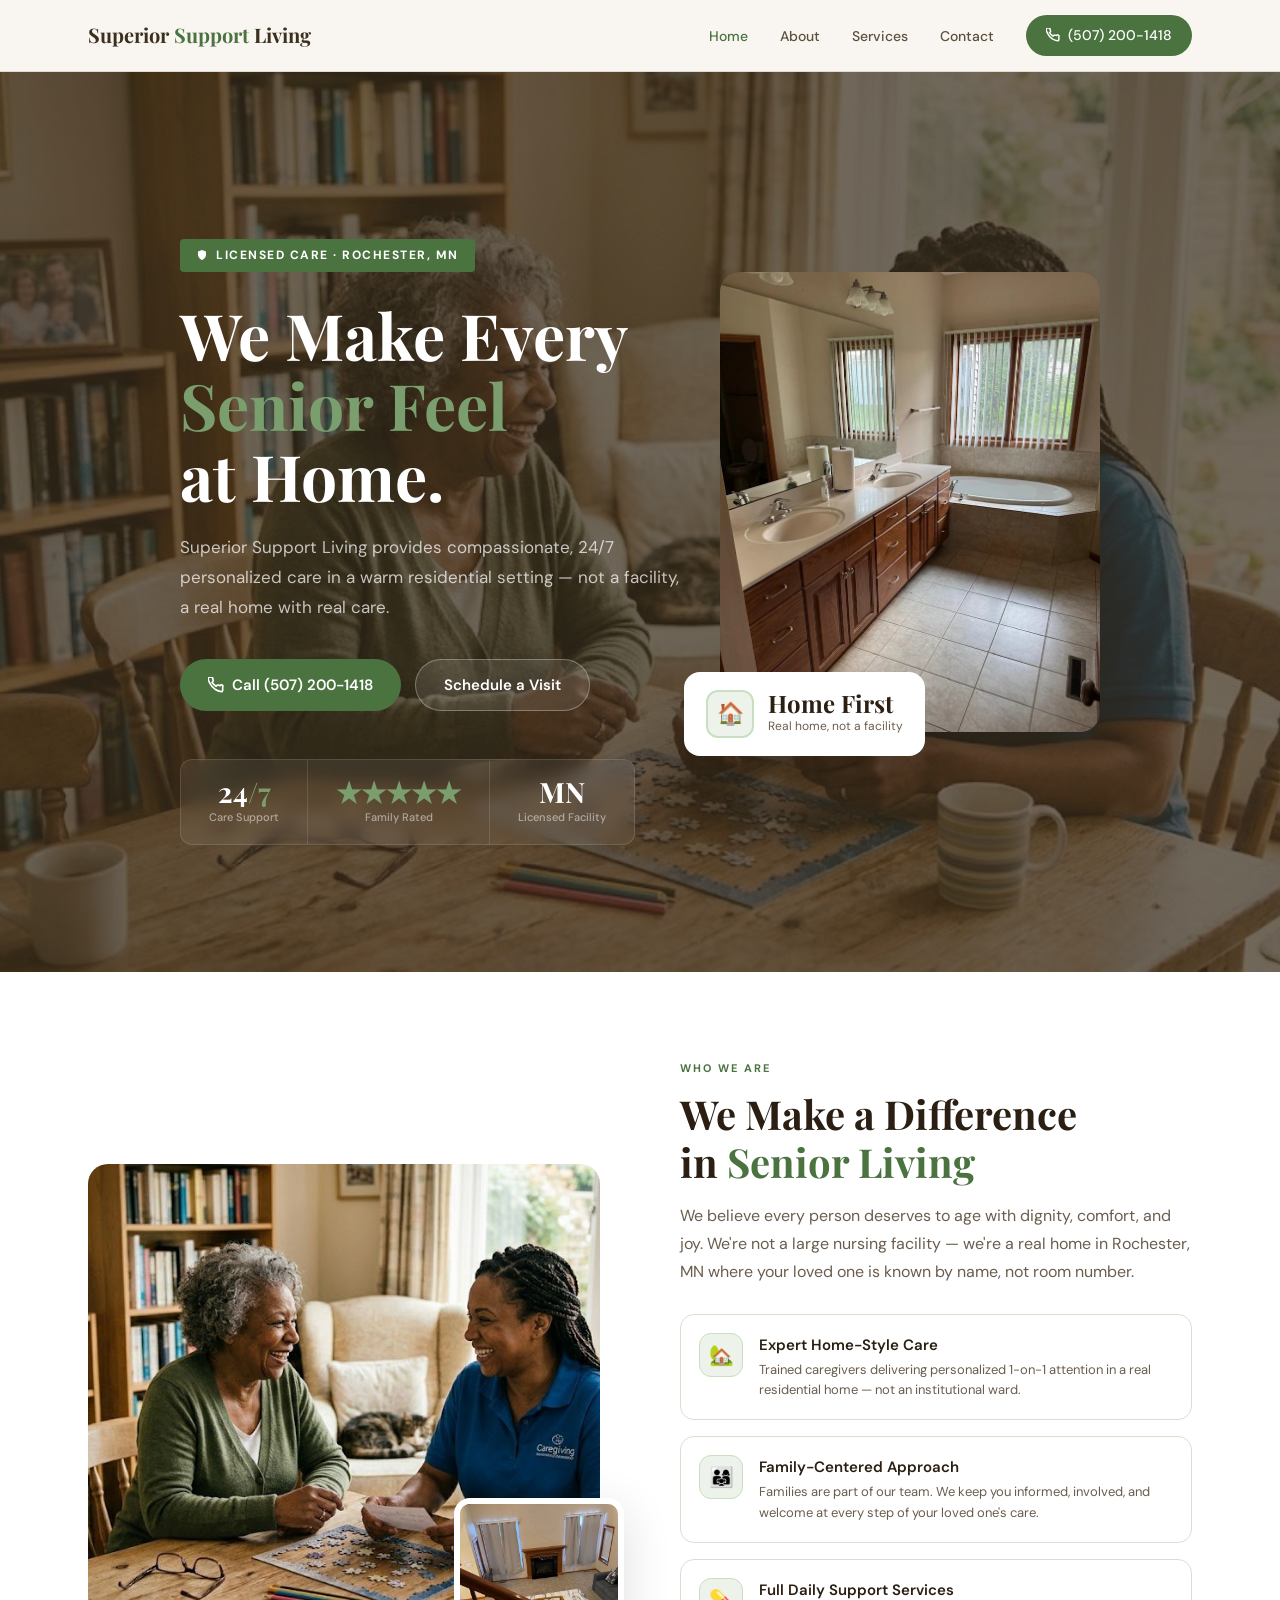
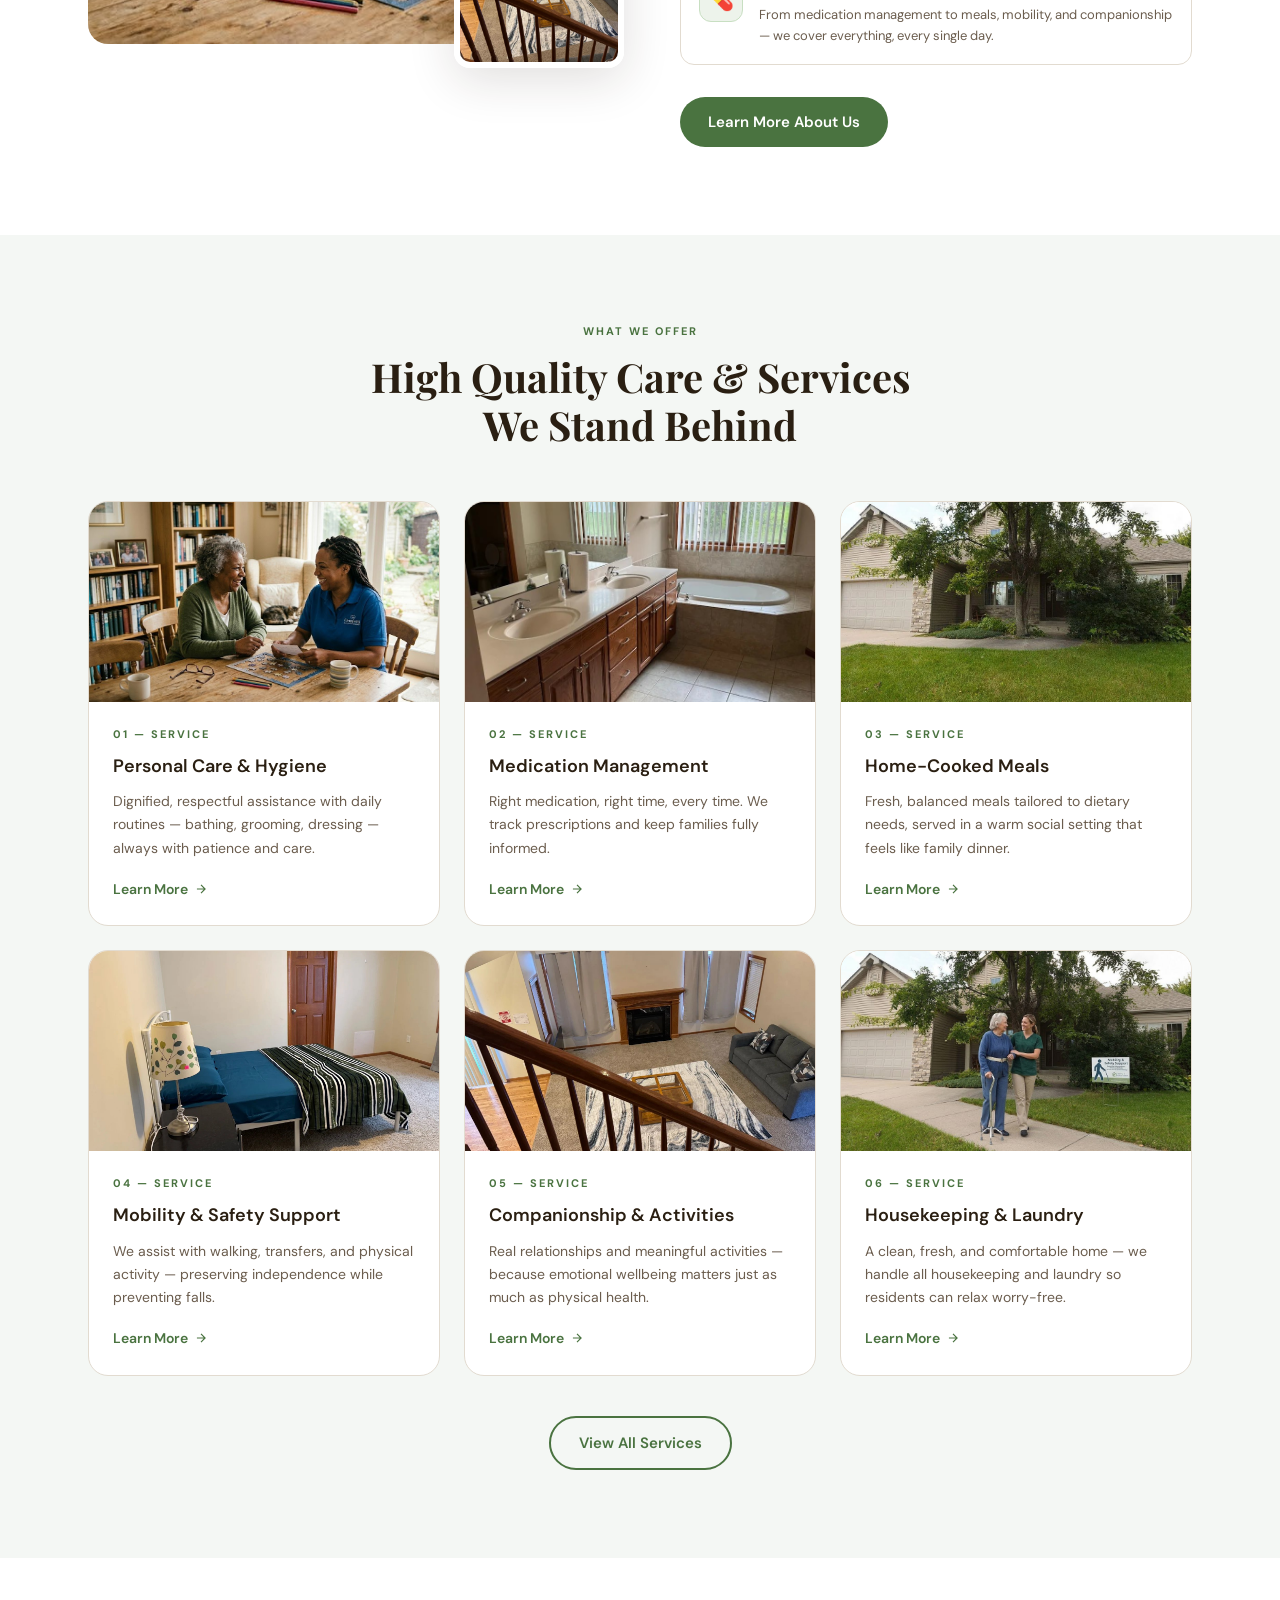
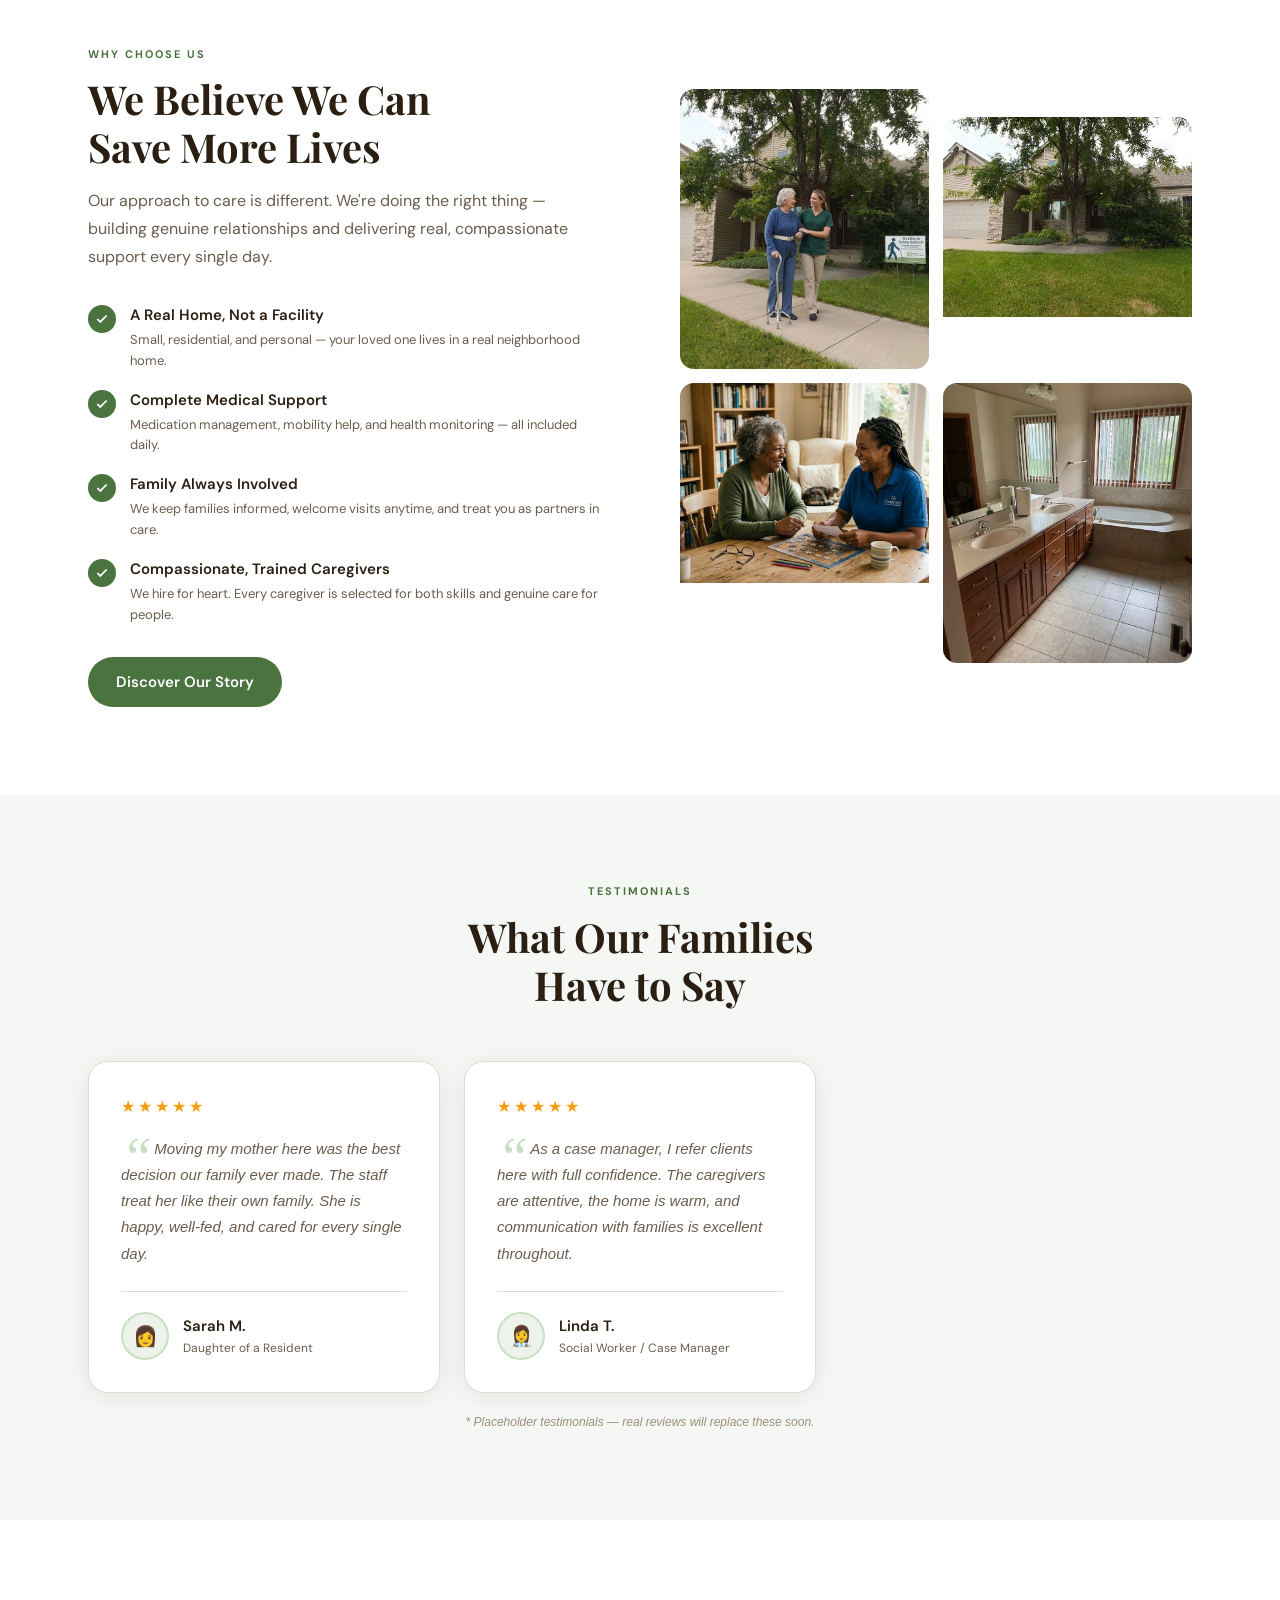
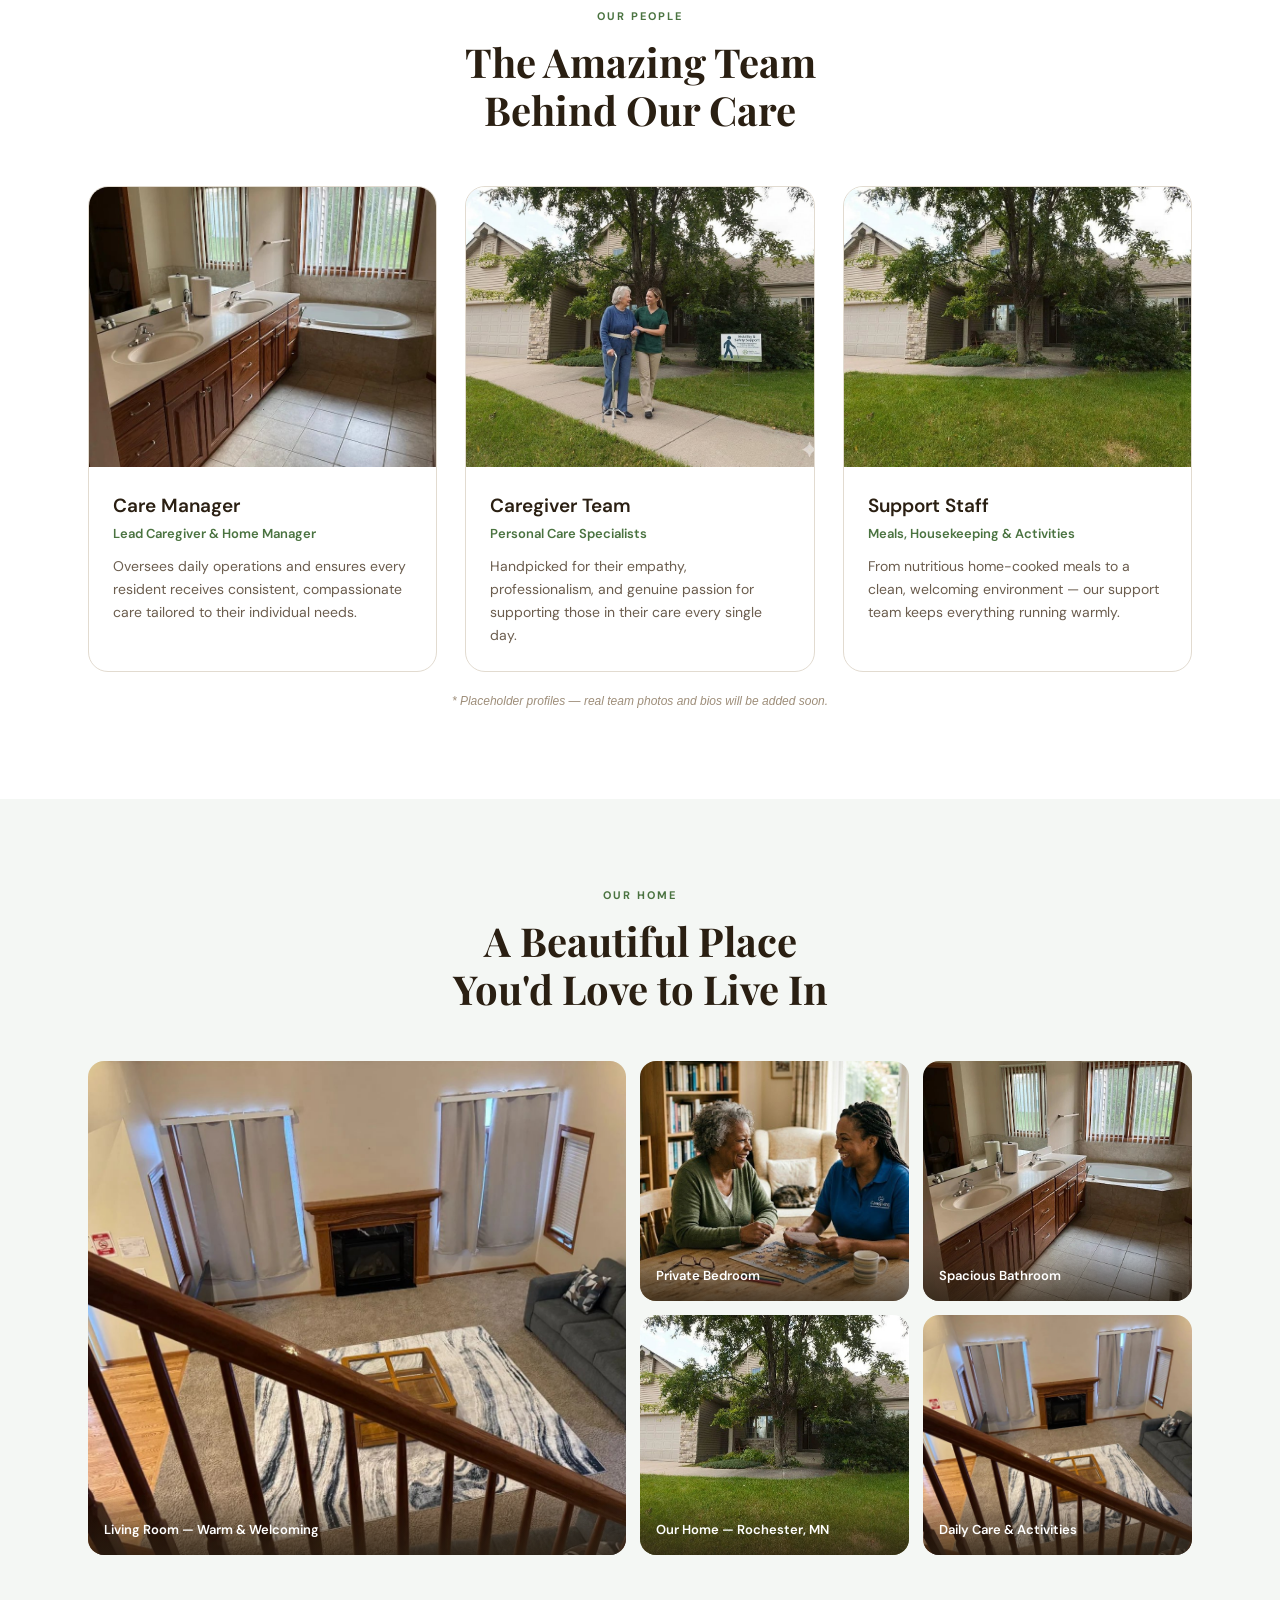
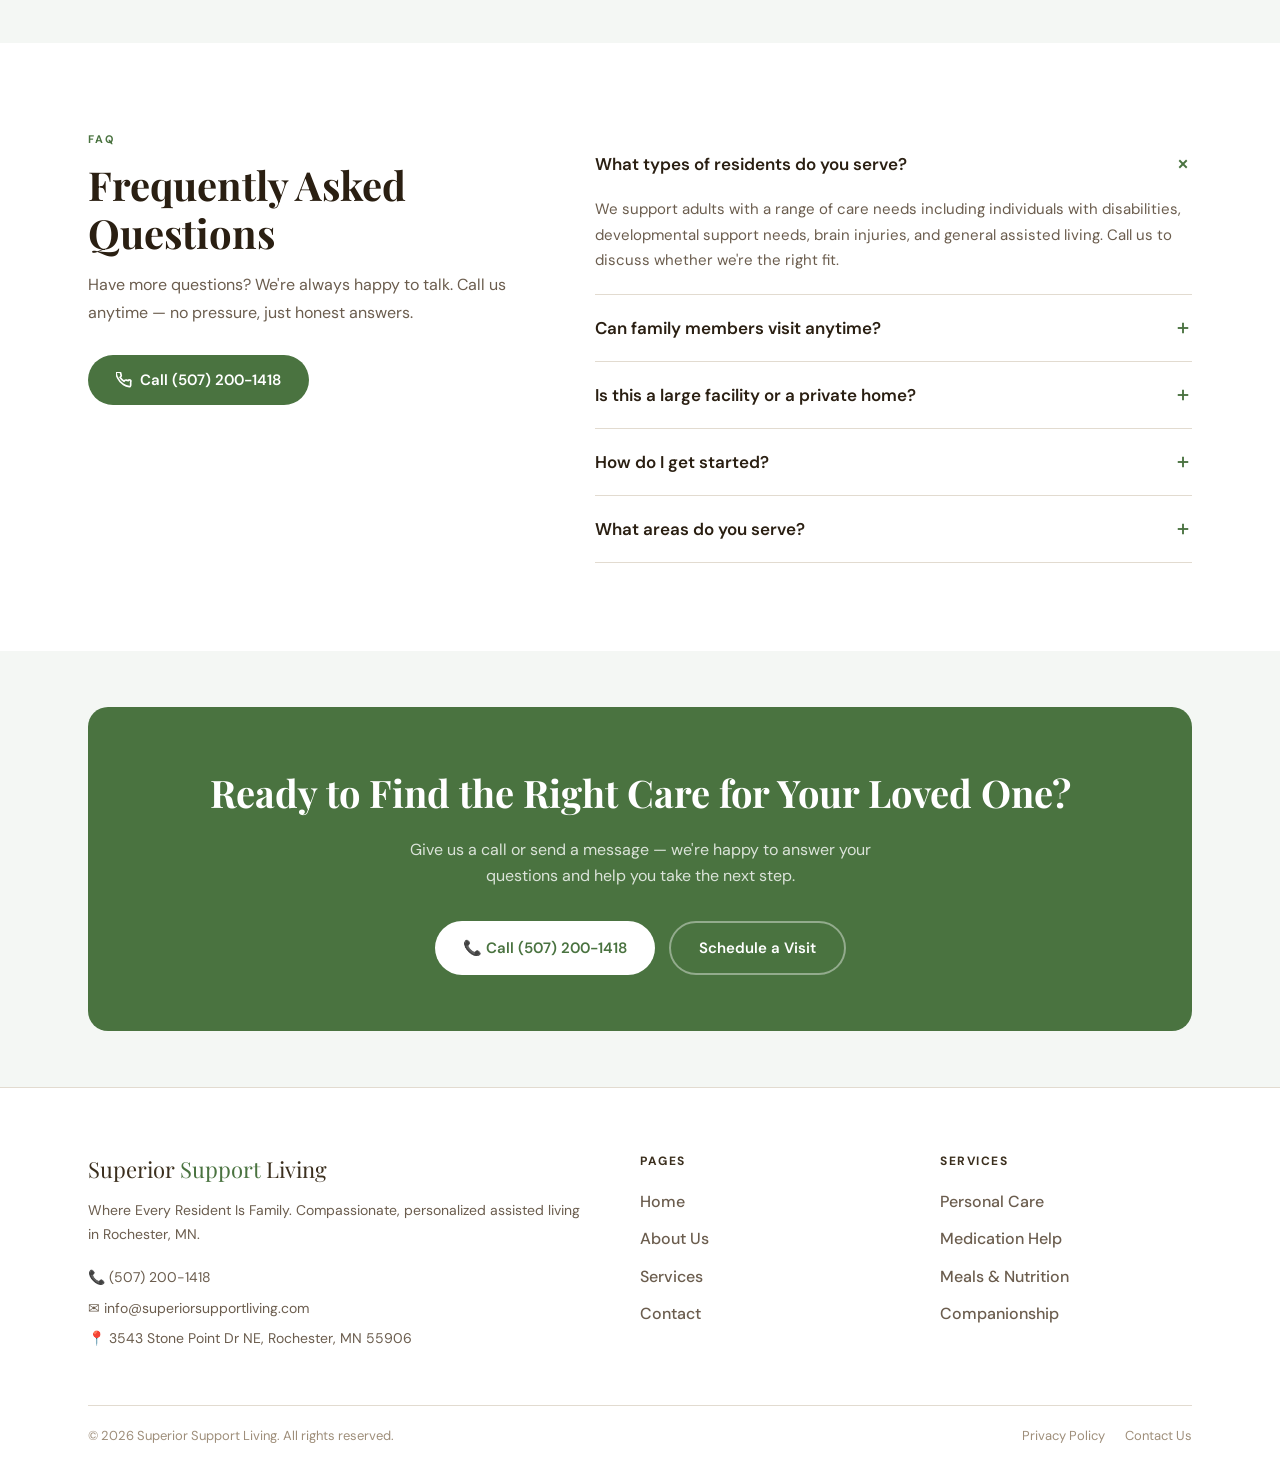
==== commit edf66db6: "🎨 Major design update — clean pages, real photos, proper structure Pages: - index.html: Home (standa" ====
--- a/index.html
+++ b/index.html
@@ -14,7 +14,7 @@
     }
     .hero-bg {
       position: absolute; inset: 0;
-      background: url('https://images.unsplash.com/photo-1576765608866-5b51046452be?w=1400&q=80') center/cover no-repeat;
+      background: url('img_companionship.png') center/cover no-repeat;
       opacity: 0.28;
     }
     .hero-inner {
@@ -214,7 +214,7 @@
     <ul class="nav-links">
       <li><a href="index.html" class="active">Home</a></li>
       <li><a href="pages.html#about">About</a></li>
-      <li><a href="pages.html#services">Services</a></li>
+      <li><a href="services.html">Services</a></li>
       <li><a href="pages.html#contact">Contact</a></li>
       <li><a href="tel:5072001418" class="nav-phone">
         <svg viewBox="0 0 24 24" fill="none" stroke="currentColor" stroke-width="2.5" style="width:14px;height:14px"><path d="M22 16.92v3a2 2 0 01-2.18 2 19.79 19.79 0 01-8.63-3.07A19.5 19.5 0 013.07 9.8a19.79 19.79 0 01-3.07-8.67A2 2 0 012 .11h3a2 2 0 012 1.72c.127.96.361 1.903.7 2.81a2 2 0 01-.45 2.11L6.09 7.91a16 16 0 006 6l1.27-1.27a2 2 0 012.11-.45c.907.339 1.85.573 2.81.7A2 2 0 0122 14.92z"/></svg>
@@ -227,7 +227,7 @@
 <div class="mobile-nav" id="mobile-nav">
   <a href="index.html">Home</a>
   <a href="pages.html#about">About</a>
-  <a href="pages.html#services">Services</a>
+  <a href="services.html">Services</a>
   <a href="pages.html#contact">Contact</a>
   <a href="tel:5072001418" class="nav-phone" style="width:fit-content">📞 (507) 200-1418</a>
 </div>
@@ -280,7 +280,7 @@
     <div class="container">
       <div class="intro-split">
         <div class="intro-img-wrap">
-          <div class="intro-img-main"><img src="https://images.unsplash.com/photo-1576765608866-5b51046452be?w=800&q=80" alt="Caregiver with resident" /></div>
+          <div class="intro-img-main"><img src="img_companionship.png" alt="Caregiver with resident" /></div>
           <div class="intro-img-accent"><img src="1777324866718_image.png" alt="Living room" /></div>
         </div>
         <div>
@@ -316,7 +316,7 @@
       </div>
       <div class="svc-grid">
         <div class="svc-card">
-          <div class="svc-img"><img src="https://images.unsplash.com/photo-1576765608866-5b51046452be?w=600&q=80" alt="Personal Care" /></div>
+          <div class="svc-img"><img src="img_companionship.png" alt="Personal Care" /></div>
           <div class="svc-body"><div class="svc-num">01 — Service</div><h3>Personal Care &amp; Hygiene</h3><p>Dignified, respectful assistance with daily routines — bathing, grooming, dressing — always with patience and care.</p><a href="pages.html#services" class="link-arrow">Learn More <svg viewBox="0 0 24 24" fill="none" stroke="currentColor" stroke-width="2"><path d="M5 12h14M12 5l7 7-7 7"/></svg></a></div>
         </div>
         <div class="svc-card">
@@ -336,7 +336,7 @@
           <div class="svc-body"><div class="svc-num">05 — Service</div><h3>Companionship &amp; Activities</h3><p>Real relationships and meaningful activities — because emotional wellbeing matters just as much as physical health.</p><a href="pages.html#services" class="link-arrow">Learn More <svg viewBox="0 0 24 24" fill="none" stroke="currentColor" stroke-width="2"><path d="M5 12h14M12 5l7 7-7 7"/></svg></a></div>
         </div>
         <div class="svc-card">
-          <div class="svc-img"><img src="1777324900011_image.png" alt="Housekeeping" /></div>
+          <div class="svc-img"><img src="img_mobility.png" alt="Mobility support" /></div>
           <div class="svc-body"><div class="svc-num">06 — Service</div><h3>Housekeeping &amp; Laundry</h3><p>A clean, fresh, and comfortable home — we handle all housekeeping and laundry so residents can relax worry-free.</p><a href="pages.html#services" class="link-arrow">Learn More <svg viewBox="0 0 24 24" fill="none" stroke="currentColor" stroke-width="2"><path d="M5 12h14M12 5l7 7-7 7"/></svg></a></div>
         </div>
       </div>
@@ -373,9 +373,9 @@
           <a href="pages.html#about" class="btn btn-primary" style="margin-top:32px;">Discover Our Story</a>
         </div>
         <div class="why-photos">
-          <div class="why-photo tall"><img src="https://images.unsplash.com/photo-1576765608866-5b51046452be?w=500&q=80" alt="Caregiver" /></div>
+          <div class="why-photo tall"><img src="img_mobility.png" alt="Caregiver" /></div>
           <div class="why-photo short offset"><img src="1777324919196_image.png" alt="Our home" /></div>
-          <div class="why-photo short"><img src="1777324880908_image.png" alt="Bedroom" /></div>
+          <div class="why-photo short"><img src="img_companionship.png" alt="Caregiver with resident" /></div>
           <div class="why-photo tall"><img src="1777324900011_image.png" alt="Care" /></div>
         </div>
       </div>
@@ -426,7 +426,7 @@
           <div class="team-body"><h3>Care Manager</h3><div class="team-role">Lead Caregiver &amp; Home Manager</div><p>Oversees daily operations and ensures every resident receives consistent, compassionate care tailored to their individual needs.</p></div>
         </div>
         <div class="team-card">
-          <div class="team-img"><img src="https://images.unsplash.com/photo-1576765608866-5b51046452be?w=500&q=80" alt="Caregiver" /></div>
+          <div class="team-img"><img src="img_mobility.png" alt="Caregiver" /></div>
           <div class="team-body"><h3>Caregiver Team</h3><div class="team-role">Personal Care Specialists</div><p>Handpicked for their empathy, professionalism, and genuine passion for supporting those in their care every single day.</p></div>
         </div>
         <div class="team-card">
@@ -447,7 +447,7 @@
       </div>
       <div class="gallery-grid">
         <div class="gallery-item span2"><img src="1777324866718_image.png" alt="Living room" /><div class="gal-label">Living Room — Warm &amp; Welcoming</div></div>
-        <div class="gallery-item"><img src="1777324880908_image.png" alt="Bedroom" /><div class="gal-label">Private Bedroom</div></div>
+        <div class="gallery-item"><img src="img_companionship.png" alt="Caregiver with resident" /><div class="gal-label">Private Bedroom</div></div>
         <div class="gallery-item"><img src="1777324900011_image.png" alt="Bathroom" /><div class="gal-label">Spacious Bathroom</div></div>
         <div class="gallery-item"><img src="1777324919196_image.png" alt="Exterior" /><div class="gal-label">Our Home — Rochester, MN</div></div>
         <div class="gallery-item"><img src="1777324866718_image.png" alt="Care" /><div class="gal-label">Daily Care &amp; Activities</div></div>
@@ -526,7 +526,7 @@
         <h4>Pages</h4>
         <a href="index.html">Home</a>
         <a href="pages.html#about">About Us</a>
-        <a href="pages.html#services">Services</a>
+        <a href="services.html">Services</a>
         <a href="pages.html#contact">Contact</a>
       </div>
       <div class="footer-col">
